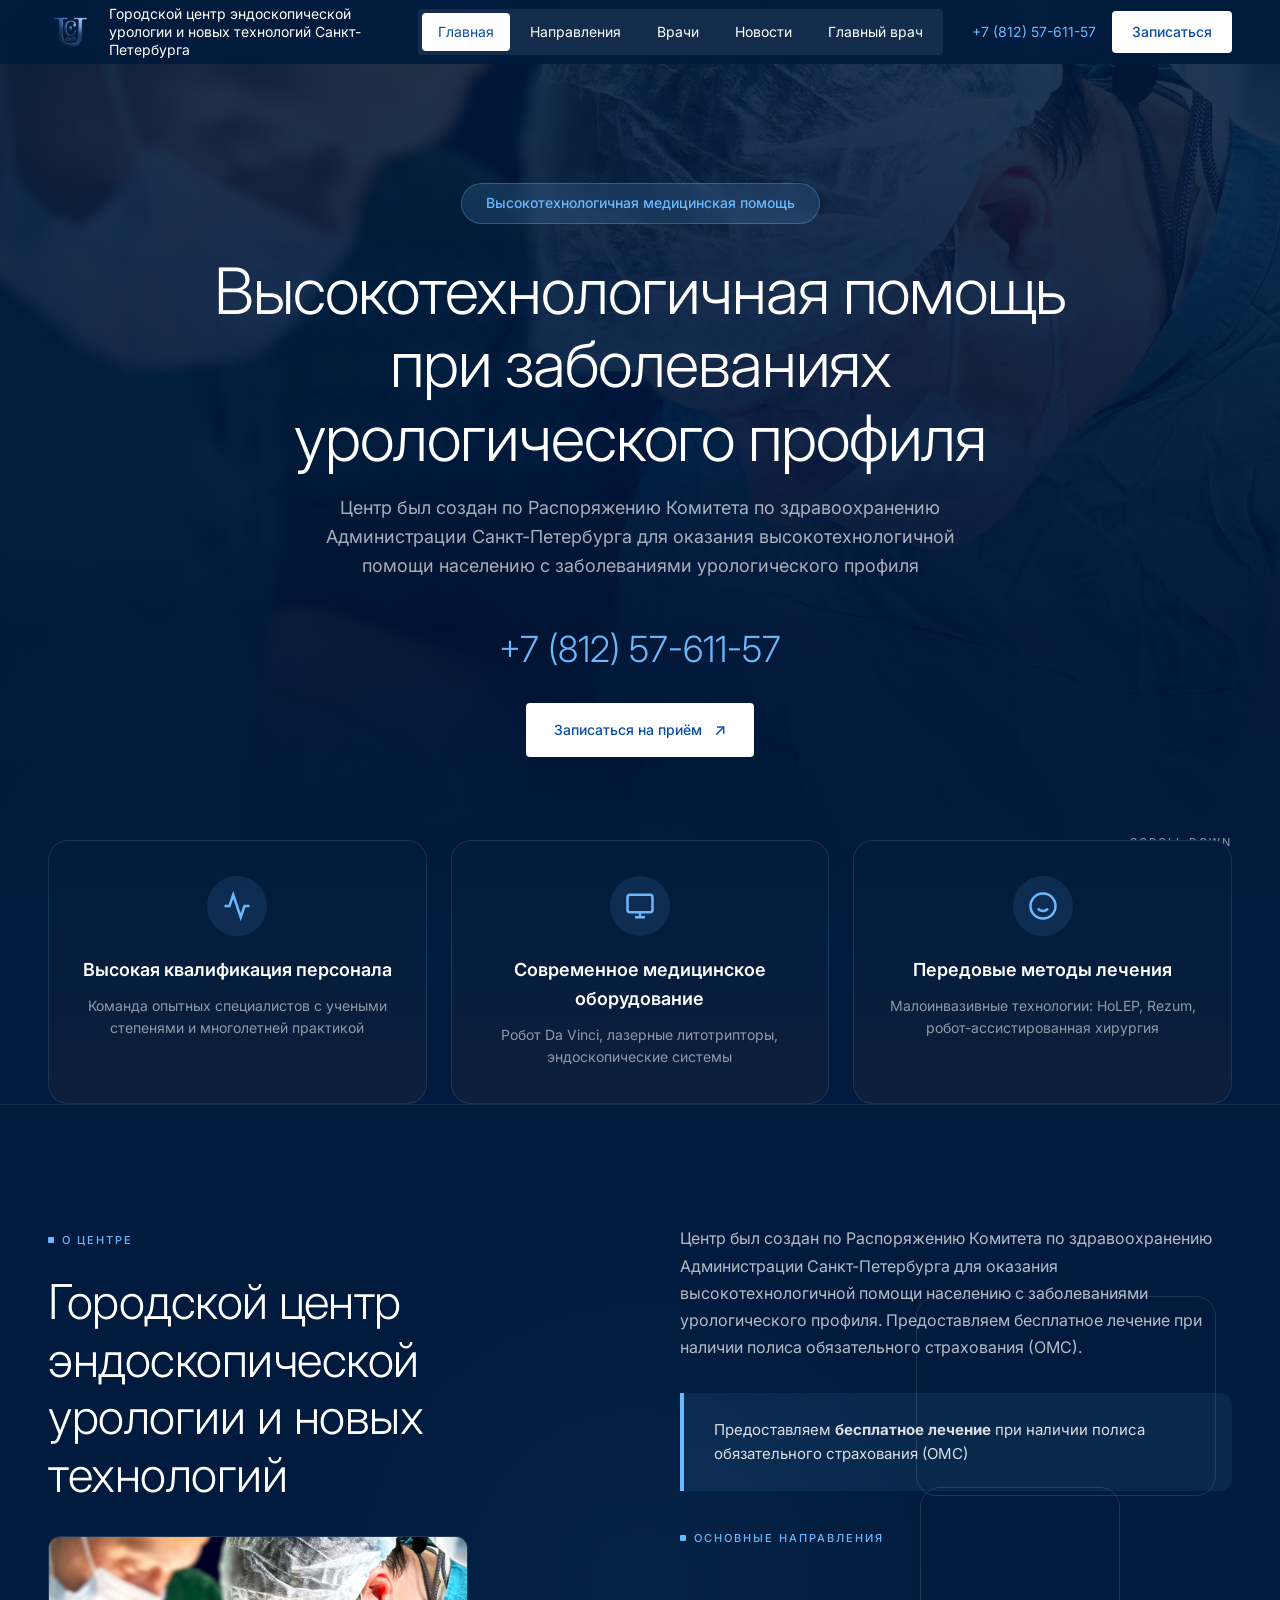
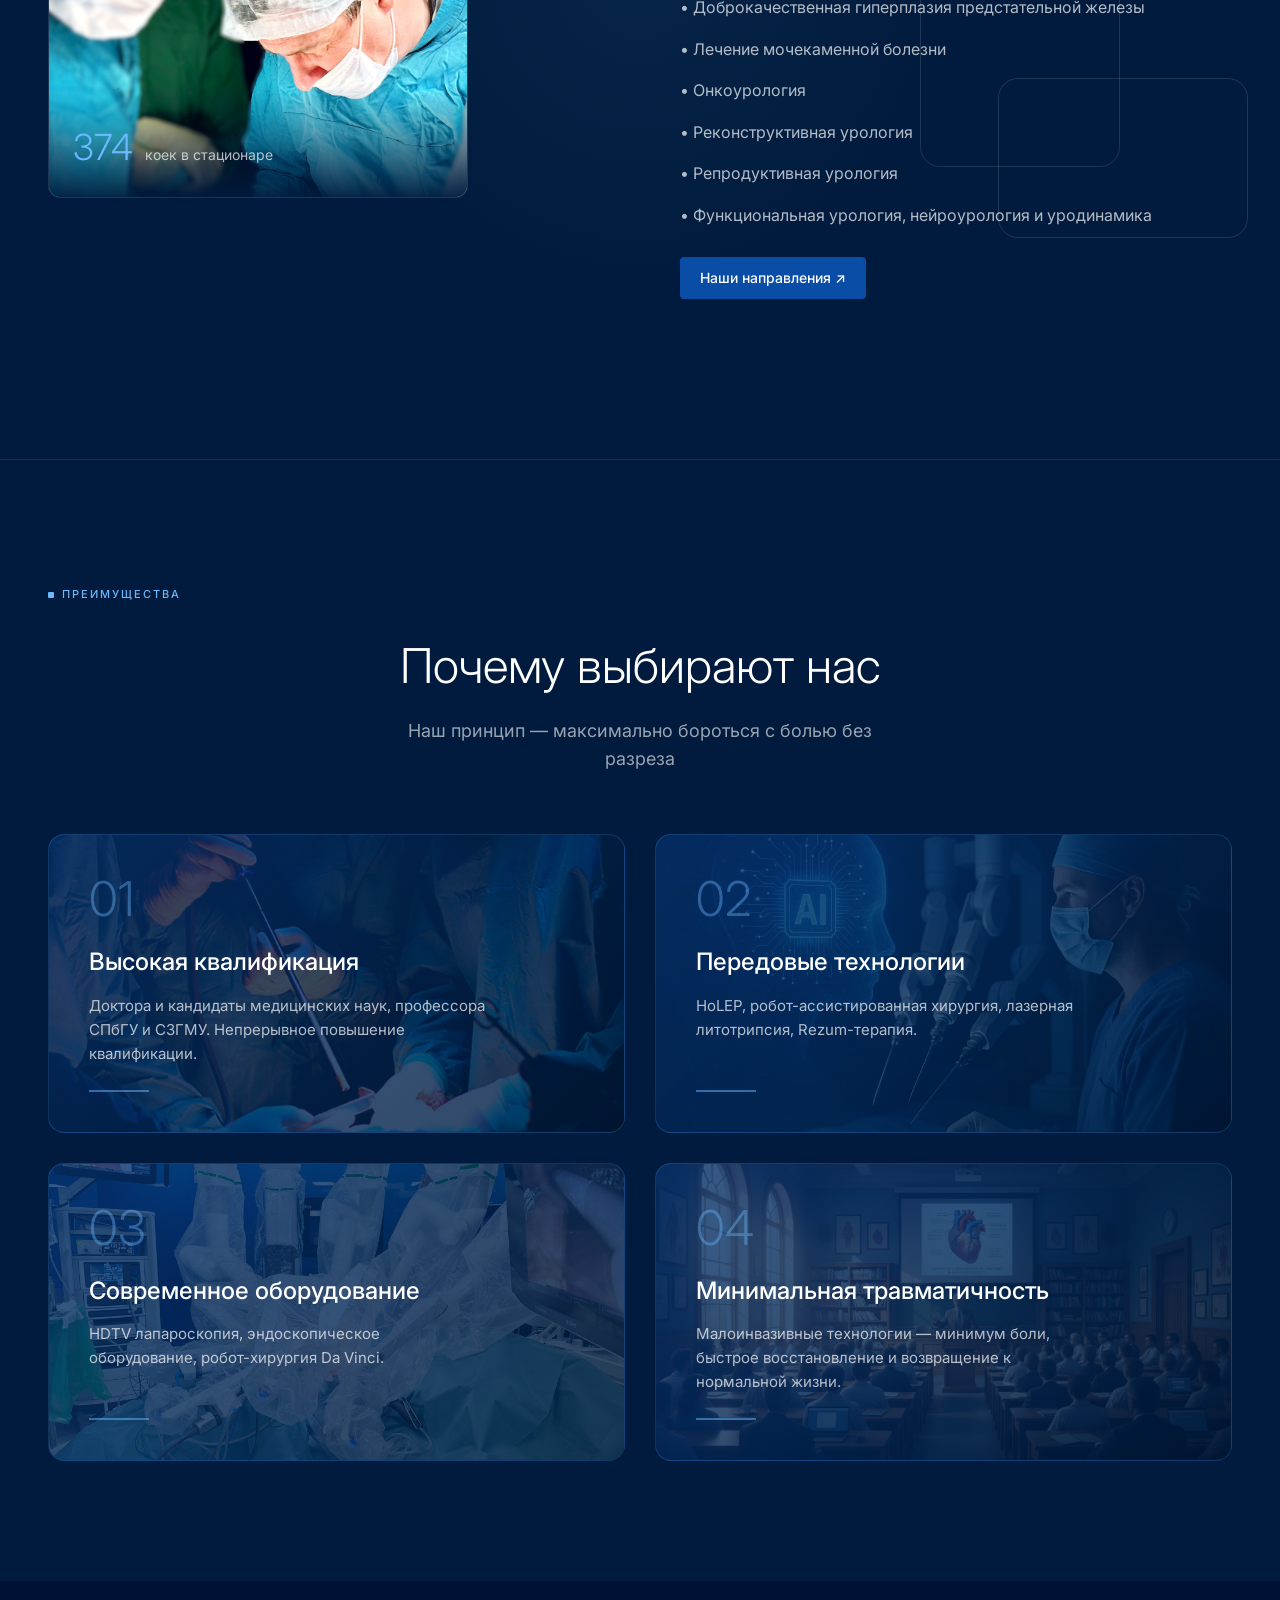
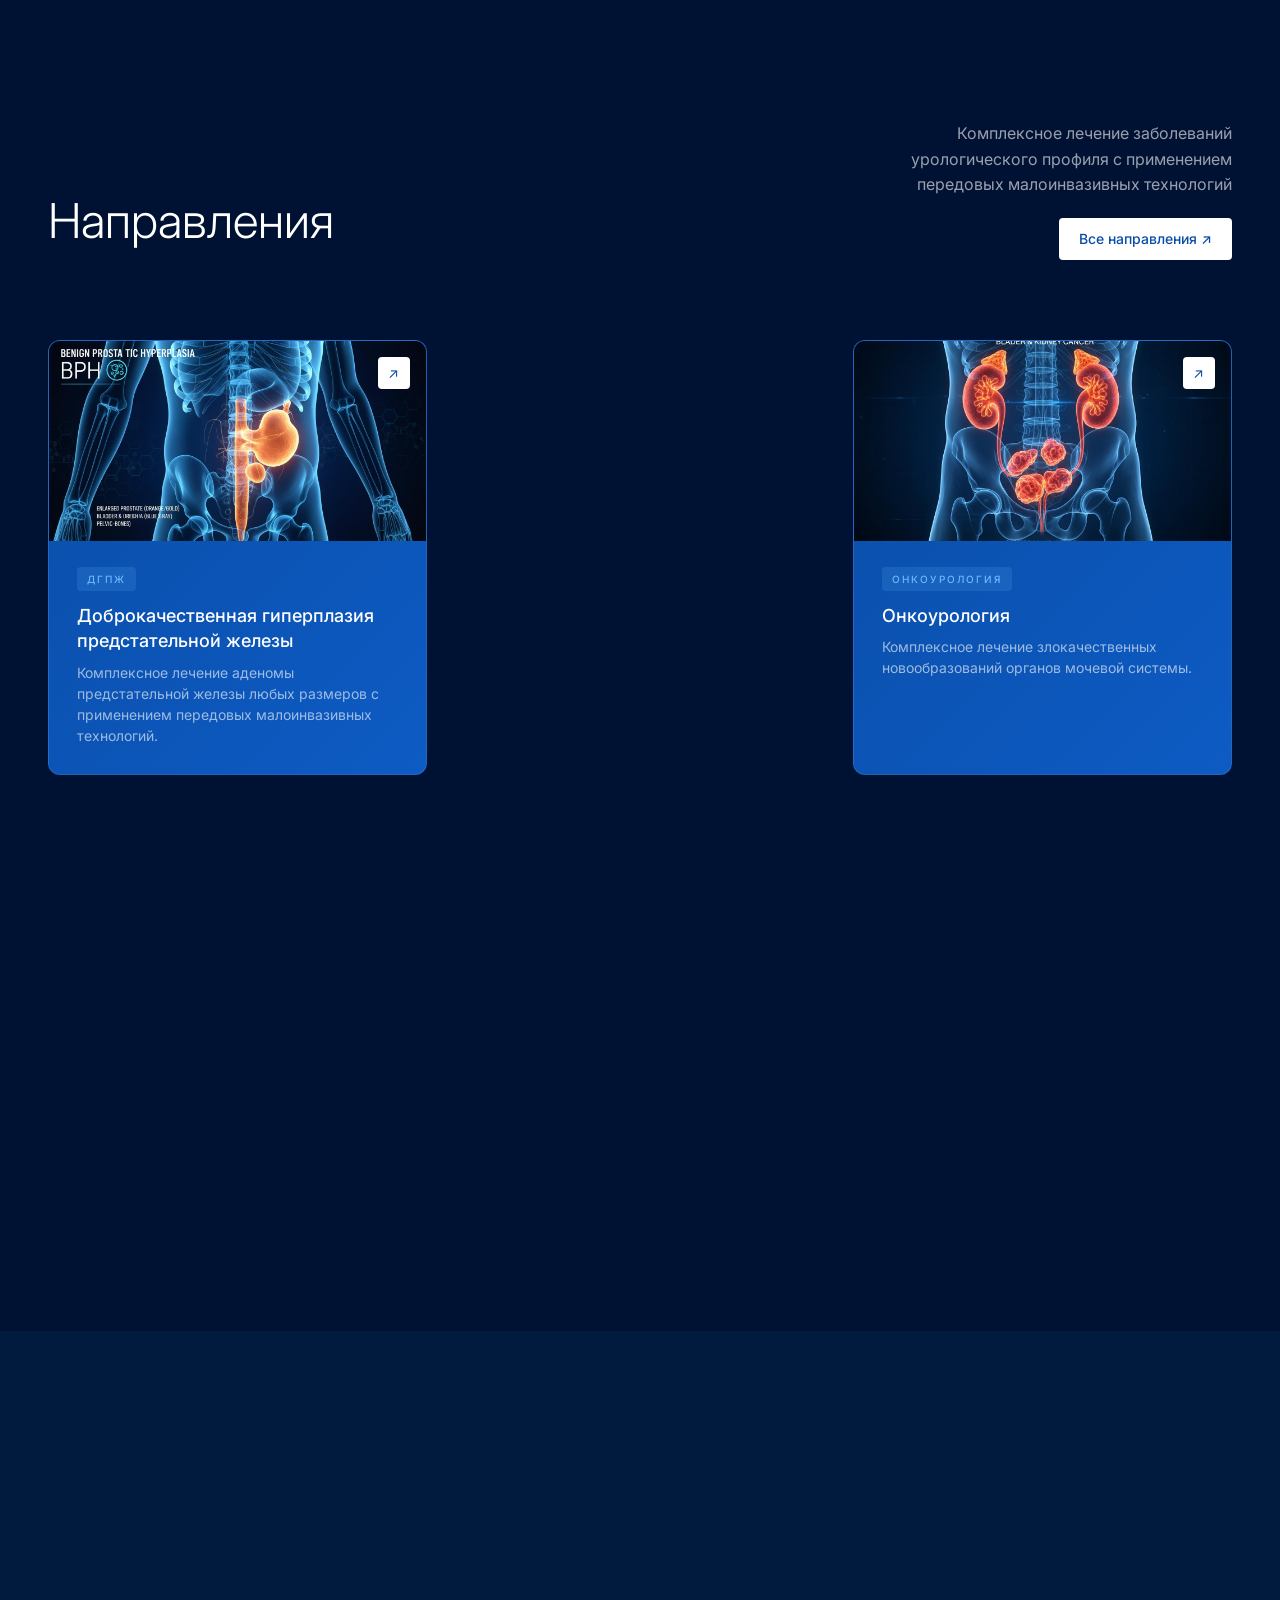
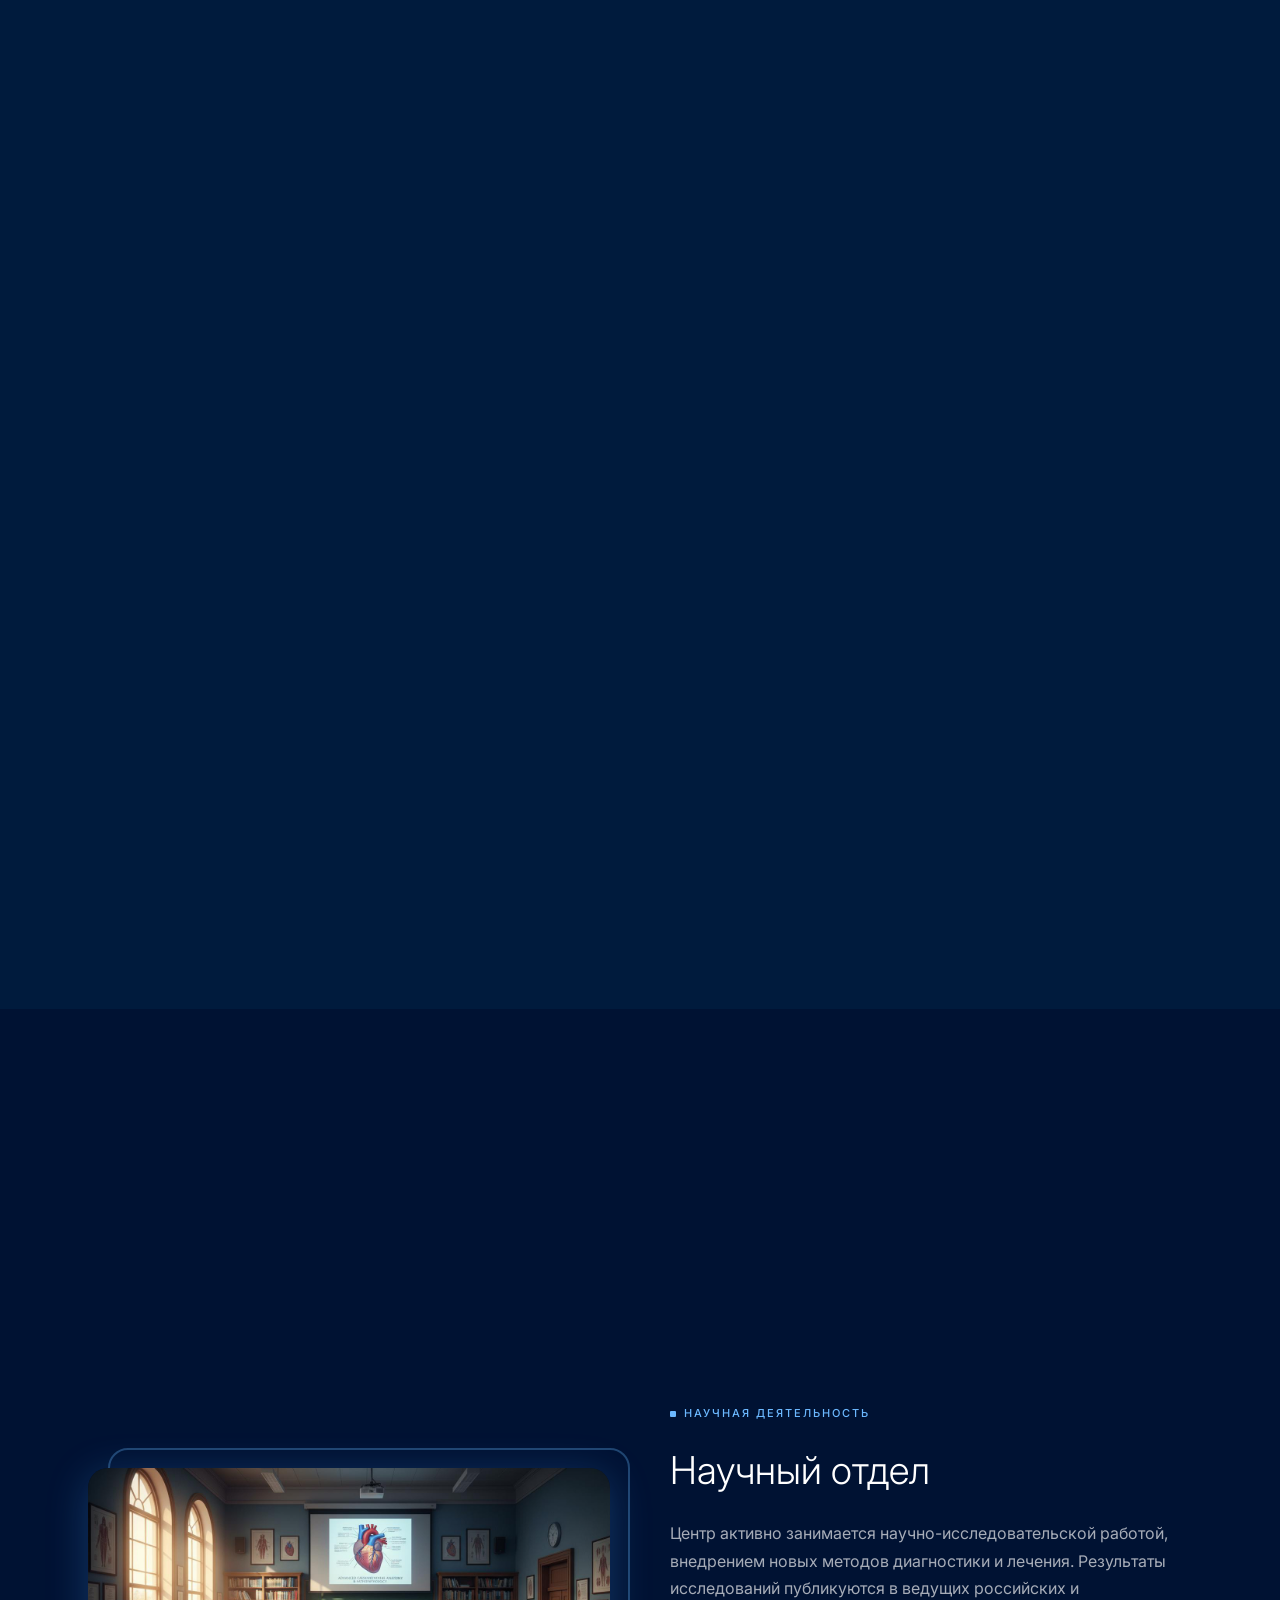
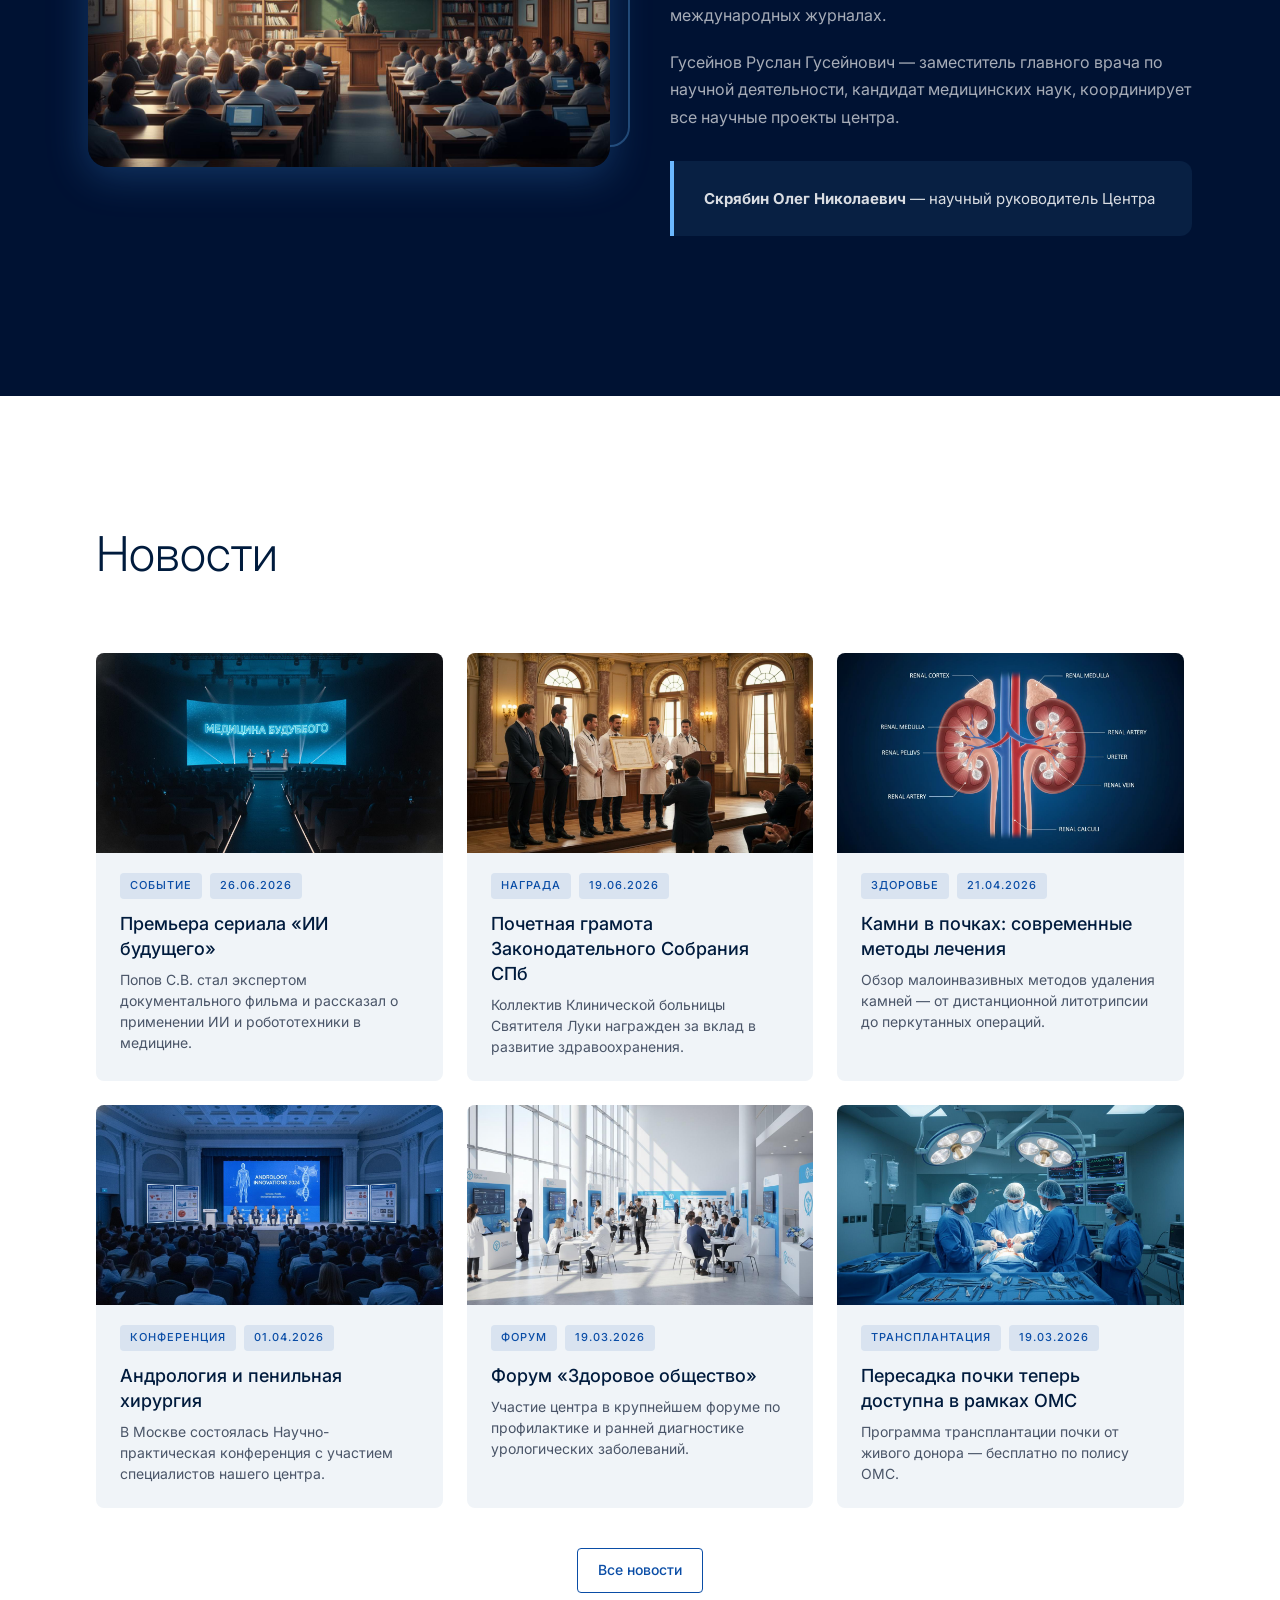
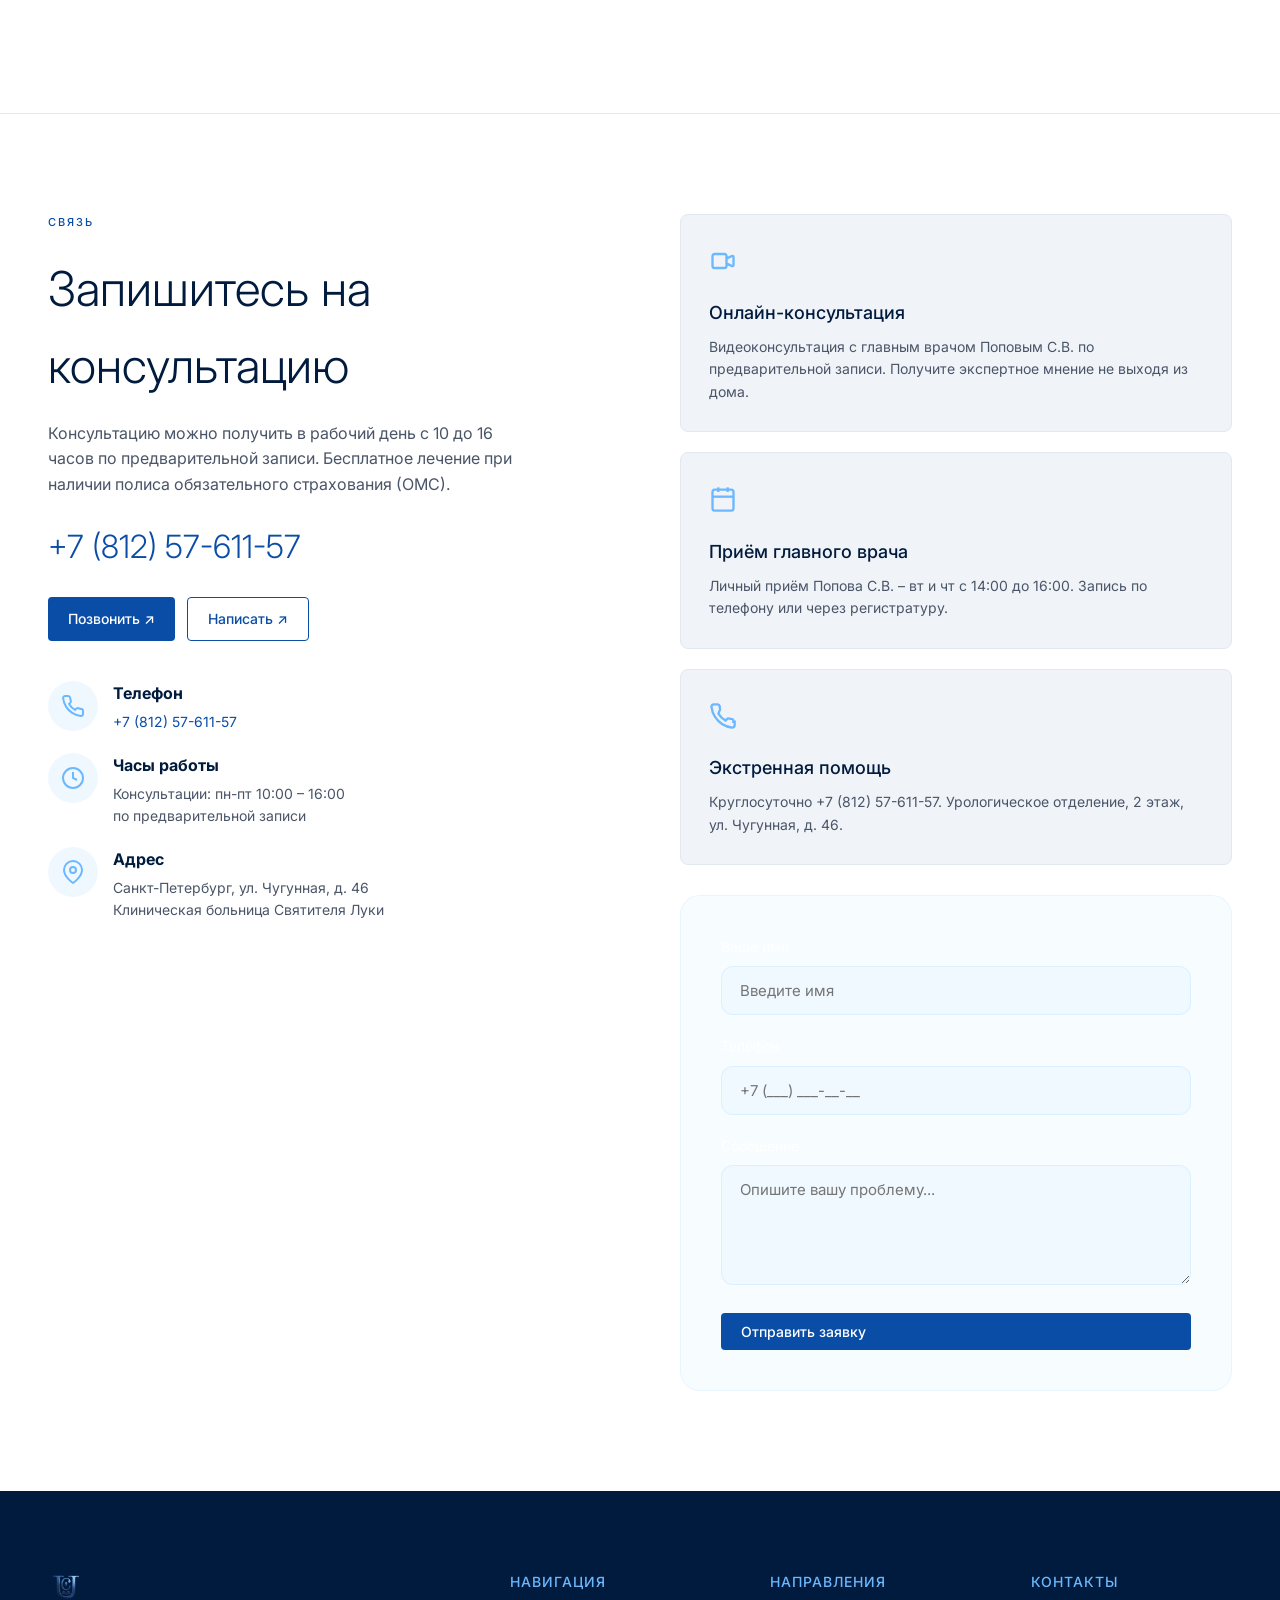
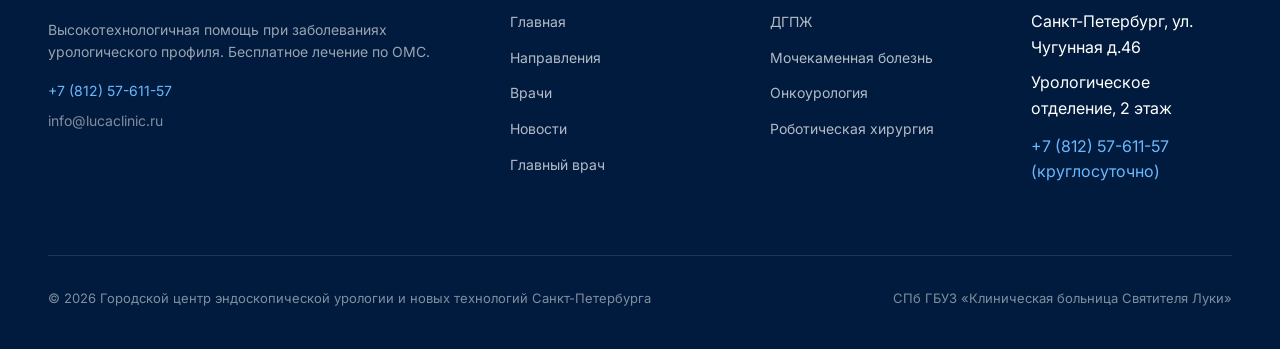
==== index.html @ 93023b6d "Add files via upload" ====
<!DOCTYPE html>
<html lang="ru">
<head>
  <meta charset="UTF-8">
  <meta name="viewport" content="width=device-width, initial-scale=1.0">
  <title>Городской центр эндоскопической урологии и новых технологий Санкт-Петербурга</title>
  <link rel="preconnect" href="https://fonts.googleapis.com">
  <link rel="preconnect" href="https://fonts.gstatic.com" crossorigin>
  <link href="https://fonts.googleapis.com/css2?family=Inter:wght@300;400;500;600;700&display=swap" rel="stylesheet">
  <link rel="stylesheet" href="style.css?v=2">
  <link rel="icon" href="images/logo.png" type="image/png">
</head>
<body>

  <!-- ============================================
       HEADER
       ============================================ -->
  <header class="header">
    <div class="header-left">
      <a href="index.html"><img src="images/logo.png" alt="Логотип" class="header-logo"></a>
      <span class="header-brand"><a href="index.html">Городской центр эндоскопической урологии и новых технологий Санкт-Петербурга</a></span>
    </div>
    <nav class="header-nav">
      <a href="index.html" class="nav-link active">Главная</a>
      <a href="directions.html" class="nav-link">Направления</a>
      <a href="doctors.html" class="nav-link">Врачи</a>
      <a href="news.html" class="nav-link">Новости</a>
      <a href="chief.html" class="nav-link">Главный врач</a>
    </nav>
    <div class="header-right">
      <a href="tel:+78125761157" class="header-phone">+7 (812) 57-611-57</a>
      <a href="tel:+78125761157" class="btn btn-white">Записаться</a>
      <button class="menu-toggle" aria-label="Menu">
        <span></span><span></span><span></span>
      </button>
    </div>
  </header>

  <!-- ============================================
       HERO (с фоновым фото из второго сайта)
       ============================================ -->
  <section class="hero">
    <div class="hero-bg">
      <img src="images/hero-surgery.jpg" alt="Операционная">
    </div>
    <div class="hero-overlay"></div>
    <div class="hero-content">
      <div class="hero-badge">Высокотехнологичная медицинская помощь</div>
      <h1 class="hero-title">Высокотехнологичная помощь<br>при заболеваниях<br>урологического профиля</h1>
      <p class="hero-subtitle">Центр был создан по Распоряжению Комитета по здравоохранению Администрации Санкт-Петербурга для оказания высокотехнологичной помощи населению с заболеваниями урологического профиля</p>
      <div class="hero-phone">+7 (812) 57-611-57</div>
      <a href="tel:+78125761157" class="hero-cta">Записаться на приём <span style="font-size:16px;">&#8599;</span></a>
    </div>
    <div class="hero-scroll">SCROLL DOWN</div>
  </section>

  <!-- ============================================
       FEATURES BAR (из второго сайта)
       ============================================ -->
  <div class="features-bar">
    <div class="features-grid">
      <div class="feature-card reveal">
        <div class="feature-icon">
          <svg width="30" height="30" viewBox="0 0 24 24" fill="none" stroke="#6BB8FF" stroke-width="2">
            <path d="M22 12h-4l-3 9L9 3l-3 9H2"/>
          </svg>
        </div>
        <h3>Высокая квалификация персонала</h3>
        <p>Команда опытных специалистов с учеными степенями и многолетней практикой</p>
      </div>
      <div class="feature-card reveal">
        <div class="feature-icon">
          <svg width="30" height="30" viewBox="0 0 24 24" fill="none" stroke="#6BB8FF" stroke-width="2">
            <rect x="2" y="3" width="20" height="14" rx="2" ry="2"/>
            <line x1="8" y1="21" x2="16" y2="21"/>
            <line x1="12" y1="17" x2="12" y2="21"/>
          </svg>
        </div>
        <h3>Современное медицинское оборудование</h3>
        <p>Робот Da Vinci, лазерные литотрипторы, эндоскопические системы</p>
      </div>
      <div class="feature-card reveal">
        <div class="feature-icon">
          <svg width="30" height="30" viewBox="0 0 24 24" fill="none" stroke="#6BB8FF" stroke-width="2">
            <circle cx="12" cy="12" r="10"/>
            <path d="M8 14s1.5 2 4 2 4-2 4-2"/>
            <line x1="9" y1="9" x2="9.01" y2="9"/>
            <line x1="15" y1="9" x2="15.01" y2="9"/>
          </svg>
        </div>
        <h3>Передовые методы лечения</h3>
        <p>Малоинвазивные технологии: HoLEP, Rezum, робот-ассистированная хирургия</p>
      </div>
    </div>
  </div>

  <!-- ============================================
       FOUNDATION / ABOUT
       ============================================ -->
  <section class="foundation">
    <div class="outlines">
      <div class="outline outline-1"></div>
      <div class="outline outline-2"></div>
      <div class="outline outline-3"></div>
    </div>
    <div class="section-bg-glow"></div>
    <div class="foundation-grid">
      <div>
        <div class="section-label reveal">О ЦЕНТРЕ</div>
        <h2 class="foundation-heading reveal">Городской центр эндоскопической урологии и новых технологий</h2>
        <div class="foundation-image-wrap reveal">
          <img src="images/hero-surgery.jpg" alt="Операционная" class="foundation-image">
          <div class="foundation-image-overlay">
            <span class="foundation-image-stat">374</span>
            <span class="foundation-image-label">коек в стационаре</span>
          </div>
        </div>
      </div>
      <div>
        <p class="foundation-text reveal">
          Центр был создан по Распоряжению Комитета по здравоохранению Администрации Санкт-Петербурга
          для оказания высокотехнологичной помощи населению с заболеваниями урологического профиля.
          Предоставляем бесплатное лечение при наличии полиса обязательного страхования (ОМС).
        </p>
        <div class="about-info-box reveal">
          <p>Предоставляем <strong>бесплатное лечение</strong> при наличии полиса обязательного страхования (ОМС)</p>
        </div>
        <div class="reveal" style="margin-top:32px;">
          <span class="section-label">ОСНОВНЫЕ НАПРАВЛЕНИЯ</span>
          <ul style="list-style:none;margin-top:16px;">
            <li style="padding:8px 0;color:rgba(255,255,255,0.7);">&#8226; Доброкачественная гиперплазия предстательной железы</li>
            <li style="padding:8px 0;color:rgba(255,255,255,0.7);">&#8226; Лечение мочекаменной болезни</li>
            <li style="padding:8px 0;color:rgba(255,255,255,0.7);">&#8226; Онкоурология</li>
            <li style="padding:8px 0;color:rgba(255,255,255,0.7);">&#8226; Реконструктивная урология</li>
            <li style="padding:8px 0;color:rgba(255,255,255,0.7);">&#8226; Репродуктивная урология</li>
            <li style="padding:8px 0;color:rgba(255,255,255,0.7);">&#8226; Функциональная урология, нейроурология и уродинамика</li>
          </ul>
          <a href="directions.html" class="btn btn-blue" style="margin-top:20px;">Наши направления &#8599;</a>
        </div>
      </div>
    </div>
  </section>

  <!-- ============================================
       ADVANTAGES / WHY CHOOSE US
       ============================================ -->
  <section class="advantages">
    <div class="advantages-container">
      <div class="section-label reveal" style="justify-content:center;">ПРЕИМУЩЕСТВА</div>
      <h2 class="advantages-heading reveal">Почему выбирают нас</h2>
      <p class="advantages-desc reveal">Наш принцип — максимально бороться с болью без разреза</p>
      <div class="advantages-grid">
        <div class="advantage-card reveal">
          <div class="advantage-card-bg" style="background-image:url('images/surgery.jpg')"></div>
          <div class="advantage-card-content">
            <div class="advantage-card-number">01</div>
            <h3 class="advantage-card-title">Высокая квалификация</h3>
            <p class="advantage-card-text">Доктора и кандидаты медицинских наук, профессора СПбГУ и СЗГМУ. Непрерывное повышение квалификации.</p>
            <div class="advantage-card-line"></div>
          </div>
        </div>
        <div class="advantage-card reveal">
          <div class="advantage-card-bg" style="background-image:url('images/robot-surgery.jpg')"></div>
          <div class="advantage-card-content">
            <div class="advantage-card-number">02</div>
            <h3 class="advantage-card-title">Передовые технологии</h3>
            <p class="advantage-card-text">HoLEP, робот-ассистированная хирургия, лазерная литотрипсия, Rezum-терапия.</p>
            <div class="advantage-card-line"></div>
          </div>
        </div>
        <div class="advantage-card reveal">
          <div class="advantage-card-bg" style="background-image:url('images/robot-da-vinci.jpg')"></div>
          <div class="advantage-card-content">
            <div class="advantage-card-number">03</div>
            <h3 class="advantage-card-title">Современное оборудование</h3>
            <p class="advantage-card-text">HDTV лапароскопия, эндоскопическое оборудование, робот-хирургия Da Vinci.</p>
            <div class="advantage-card-line"></div>
          </div>
        </div>
        <div class="advantage-card reveal">
          <div class="advantage-card-bg" style="background-image:url('images/scientific.jpg')"></div>
          <div class="advantage-card-content">
            <div class="advantage-card-number">04</div>
            <h3 class="advantage-card-title">Минимальная травматичность</h3>
            <p class="advantage-card-text">Малоинвазивные технологии — минимум боли, быстрое восстановление и возвращение к нормальной жизни.</p>
            <div class="advantage-card-line"></div>
          </div>
        </div>
      </div>
    </div>
  </section>

  <!-- ============================================
       DIRECTIONS
       ============================================ -->
  <section class="directions-home">
    <div class="directions-header">
      <h2 class="reveal">Направления</h2>
      <div style="text-align:right">
        <p class="reveal">Комплексное лечение заболеваний урологического профиля с применением передовых малоинвазивных технологий</p>
        <a href="directions.html" class="btn btn-white reveal" style="margin-top:20px;">Все направления &#8599;</a>
      </div>
    </div>
    <div class="directions-grid">
      <div class="direction-card reveal">
        <div class="direction-card-arrow">&#8599;</div>
        <img src="images/dir-dgpzh.jpg" alt="ДГПЖ" class="direction-card-img">
        <div class="direction-card-content">
          <span class="direction-card-label">ДГПЖ</span>
          <h3 class="direction-card-title">Доброкачественная гиперплазия предстательной железы</h3>
          <p class="direction-card-desc">Комплексное лечение аденомы предстательной железы любых размеров с применением передовых малоинвазивных технологий.</p>
        </div>
      </div>
      <div class="direction-card reveal">
        <div class="direction-card-arrow">&#8599;</div>
        <img src="images/dir-urolithiasis.jpg" alt="Мочекаменная болезнь" class="direction-card-img">
        <div class="direction-card-content">
          <span class="direction-card-label">МОЧЕКАМЕННАЯ БОЛЕЗНЬ</span>
          <h3 class="direction-card-title">Лечение мочекаменной болезни</h3>
          <p class="direction-card-desc">Современные методы диагностики и лечения мочекаменной болезни любой сложности.</p>
        </div>
      </div>
      <div class="direction-card reveal">
        <div class="direction-card-arrow">&#8599;</div>
        <img src="images/dir-oncology.jpg" alt="Онкоурология" class="direction-card-img">
        <div class="direction-card-content">
          <span class="direction-card-label">ОНКОУРОЛОГИЯ</span>
          <h3 class="direction-card-title">Онкоурология</h3>
          <p class="direction-card-desc">Комплексное лечение злокачественных новообразований органов мочевой системы.</p>
        </div>
      </div>
      <div class="direction-card reveal">
        <div class="direction-card-arrow">&#8599;</div>
        <img src="images/dir-reconstructive.jpg" alt="Реконструктивная" class="direction-card-img">
        <div class="direction-card-content">
          <span class="direction-card-label">РЕКОНСТРУКТИВНАЯ</span>
          <h3 class="direction-card-title">Реконструктивная урология</h3>
          <p class="direction-card-desc">Восстановительные операции на мочевыводящих путях, лечение стриктур, недержания, врожденных аномалий.</p>
        </div>
      </div>
      <div class="direction-card reveal">
        <div class="direction-card-arrow">&#8599;</div>
        <img src="images/dir-reproductive.jpg" alt="Репродуктивная" class="direction-card-img">
        <div class="direction-card-content">
          <span class="direction-card-label">РЕПРОДУКТИВНАЯ</span>
          <h3 class="direction-card-title">Репродуктивная урология</h3>
          <p class="direction-card-desc">Лечение заболеваний, влияющих на мужское репродуктивное здоровье и качество половой жизни.</p>
        </div>
      </div>
      <div class="direction-card reveal">
        <div class="direction-card-arrow">&#8599;</div>
        <img src="images/dir-functional.jpg" alt="Функциональная" class="direction-card-img">
        <div class="direction-card-content">
          <span class="direction-card-label">ФУНКЦИОНАЛЬНАЯ</span>
          <h3 class="direction-card-title">Функциональная урология, нейроурология и уродинамика</h3>
          <p class="direction-card-desc">Диагностика и лечение функциональных нарушений мочевыделительной системы.</p>
        </div>
      </div>
    </div>
  </section>

  <!-- ============================================
       TECH SHOWCASE (робот да Винчи)
       ============================================ -->
  <section class="section" style="background:var(--bg-dark); padding:100px 48px;">
    <div class="container" style="position:relative;z-index:1">
      <div class="tech-showcase reveal">
        <div class="tech-showcase-grid">
          <div class="tech-showcase-content">
            <span class="section-label">Роботизированная хирургия</span>
            <h2>Центр роботической хирургии</h2>
            <p>Робот-ассистированная хирургия открывает новые возможности в лечении сложных урологических заболеваний. Хирургический робот da Vinci обеспечивает высочайшую точность движений, 3D-визуализацию и минимальную травматичность.</p>
            <div style="margin-top: 20px;">
              <span class="tech-tag">Радикальная простатэктомия</span>
              <span class="tech-tag">Кистэктомия</span>
              <span class="tech-tag">Паренхимосохраняющие операции</span>
              <span class="tech-tag">Лимфаденэктомия</span>
              <span class="tech-tag">Реконструкция мочеточника</span>
            </div>
            <br>
            <a href="directions.html" class="btn btn-outline">Узнать больше</a>
          </div>
          <div class="tech-showcase-img">
            <img src="images/grok-image-22.png" alt="Хирургический робот da Vinci">
          </div>
        </div>
      </div>
    </div>
  </section>

  <!-- ============================================
       PRINCIPLE VIDEO
       ============================================ -->
  <section class="section" style="background:var(--bg-dark); padding-top:0;">
    <div class="container">
      <div class="video-section reveal">
        <video autoplay muted loop playsinline>
          <source src="images/surgery-video.mp4" type="video/mp4">
        </video>
        <div class="video-overlay">
          <h2>Наш принцип — максимально бороться с болью без разреза</h2>
        </div>
      </div>
    </div>
  </section>

  <!-- ============================================
       STATS
       ============================================ -->
  <section class="stats-section">
    <div class="container">
      <div class="stats-grid">
        <div class="stat-item reveal">
          <div class="stat-number">15+</div>
          <div class="stat-label">лет работы центра</div>
        </div>
        <div class="stat-item reveal">
          <div class="stat-number">30+</div>
          <div class="stat-label">врачей-специалистов</div>
        </div>
        <div class="stat-item reveal">
          <div class="stat-number">1000+</div>
          <div class="stat-label">операций ежегодно</div>
        </div>
        <div class="stat-item reveal">
          <div class="stat-number">6</div>
          <div class="stat-label">основных направлений</div>
        </div>
      </div>
    </div>
  </section>

  <!-- ============================================
       SCIENTIFIC DEPARTMENT
       ============================================ -->
  <section class="section" style="background:var(--bg-darker); padding-bottom:160px;">
    <div class="section-bg-glow"></div>
    <div class="container" style="position:relative;z-index:1">
      <div class="about-grid">
        <div class="about-image reveal">
          <img src="images/scientific.jpg" alt="Научная деятельность">
        </div>
        <div class="about-content reveal">
          <span class="section-label">Научная деятельность</span>
          <h2>Научный отдел</h2>
          <p>Центр активно занимается научно-исследовательской работой, внедрением новых методов диагностики и лечения. Результаты исследований публикуются в ведущих российских и международных журналах.</p>
          <p>Гусейнов Руслан Гусейнович — заместитель главного врача по научной деятельности, кандидат медицинских наук, координирует все научные проекты центра.</p>
          <div class="about-info-box">
            <p><strong>Скрябин Олег Николаевич</strong> — научный руководитель Центра</p>
          </div>
        </div>
      </div>
    </div>
  </section>

  <!-- ============================================
       NEWSROOM
       ============================================ -->
  <section class="newsroom">
    <div class="container">
      <h2 class="reveal">Новости</h2>
      <div class="news-grid">
        <div class="news-card reveal">
          <img src="images/news-1.jpg" alt="" class="news-card-img">
          <div class="news-card-content">
            <div class="news-card-tags">
              <span class="news-tag">СОБЫТИЕ</span>
              <span class="news-tag">26.06.2026</span>
            </div>
            <h3 class="news-card-title">Премьера сериала «ИИ будущего»</h3>
            <p class="news-card-desc">Попов С.В. стал экспертом документального фильма и рассказал о применении ИИ и робототехники в медицине.</p>
          </div>
        </div>
        <div class="news-card reveal">
          <img src="images/news-2.jpg" alt="" class="news-card-img">
          <div class="news-card-content">
            <div class="news-card-tags">
              <span class="news-tag">НАГРАДА</span>
              <span class="news-tag">19.06.2026</span>
            </div>
            <h3 class="news-card-title">Почетная грамота Законодательного Собрания СПб</h3>
            <p class="news-card-desc">Коллектив Клинической больницы Святителя Луки награжден за вклад в развитие здравоохранения.</p>
          </div>
        </div>
        <div class="news-card reveal">
          <img src="images/news-3.jpg" alt="" class="news-card-img">
          <div class="news-card-content">
            <div class="news-card-tags">
              <span class="news-tag">ЗДОРОВЬЕ</span>
              <span class="news-tag">21.04.2026</span>
            </div>
            <h3 class="news-card-title">Камни в почках: современные методы лечения</h3>
            <p class="news-card-desc">Обзор малоинвазивных методов удаления камней — от дистанционной литотрипсии до перкутанных операций.</p>
          </div>
        </div>
        <div class="news-card reveal">
          <img src="images/news-4.jpg" alt="" class="news-card-img">
          <div class="news-card-content">
            <div class="news-card-tags">
              <span class="news-tag">КОНФЕРЕНЦИЯ</span>
              <span class="news-tag">01.04.2026</span>
            </div>
            <h3 class="news-card-title">Андрология и пенильная хирургия</h3>
            <p class="news-card-desc">В Москве состоялась Научно-практическая конференция с участием специалистов нашего центра.</p>
          </div>
        </div>
        <div class="news-card reveal">
          <img src="images/news-5.jpg" alt="" class="news-card-img">
          <div class="news-card-content">
            <div class="news-card-tags">
              <span class="news-tag">ФОРУМ</span>
              <span class="news-tag">19.03.2026</span>
            </div>
            <h3 class="news-card-title">Форум «Здоровое общество»</h3>
            <p class="news-card-desc">Участие центра в крупнейшем форуме по профилактике и ранней диагностике урологических заболеваний.</p>
          </div>
        </div>
        <div class="news-card reveal">
          <img src="images/news-6.jpg" alt="" class="news-card-img">
          <div class="news-card-content">
            <div class="news-card-tags">
              <span class="news-tag">ТРАНСПЛАНТАЦИЯ</span>
              <span class="news-tag">19.03.2026</span>
            </div>
            <h3 class="news-card-title">Пересадка почки теперь доступна в рамках ОМС</h3>
            <p class="news-card-desc">Программа трансплантации почки от живого донора — бесплатно по полису ОМС.</p>
          </div>
        </div>
      </div>
      <div style="text-align:center; margin-top: 40px;">
        <a href="news.html" class="btn btn-outline-blue">Все новости</a>
      </div>
    </div>
  </section>

  <!-- ============================================
       CTA / CONTACT (объединённый)
       ============================================ -->
  <section class="cta-section">
    <div class="cta-inner">
      <div class="cta-top">
        <div class="cta-left">
          <div class="cta-label">СВЯЗЬ</div>
          <h2 class="cta-heading">Запишитесь на консультацию</h2>
          <p class="cta-subtext">Консультацию можно получить в рабочий день с 10 до 16 часов по предварительной записи. Бесплатное лечение при наличии полиса обязательного страхования (ОМС).</p>
          <a href="tel:+78125761157" class="cta-phone">+7 (812) 57-611-57</a>
          <div style="margin-top:20px;display:flex;gap:12px;flex-wrap:wrap;">
            <a href="tel:+78125761157" class="btn btn-blue">Позвонить &#8599;</a>
            <a href="mailto:info@lucaclinic.ru" class="btn btn-outline-blue">Написать &#8599;</a>
          </div>
          <!-- Contact items from second site -->
          <div style="margin-top:40px; display:flex; flex-direction:column; gap:20px;">
            <div class="contact-item" style="margin-bottom:0;">
              <div class="contact-item-icon">
                <svg width="24" height="24" viewBox="0 0 24 24" fill="none" stroke="#6BB8FF" stroke-width="2">
                  <path d="M22 16.92v3a2 2 0 0 1-2.18 2 19.79 19.79 0 0 1-8.63-3.07 19.5 19.5 0 0 1-6-6 19.79 19.79 0 0 1-3.07-8.67A2 2 0 0 1 4.11 2h3a2 2 0 0 1 2 1.72 12.84 12.84 0 0 0 .7 2.81 2 2 0 0 1-.45 2.11L8.09 9.91a16 16 0 0 0 6 6l1.27-1.27a2 2 0 0 1 2.11-.45 12.84 12.84 0 0 0 2.81.7A2 2 0 0 1 22 16.92z"/>
                </svg>
              </div>
              <div>
                <h4 style="color:var(--text-dark);font-size:16px;margin-bottom:4px;">Телефон</h4>
                <p style="color:#4A5568;font-size:14px;"><a href="tel:+78125761157" style="color:var(--bg-blue);">+7 (812) 57-611-57</a></p>
              </div>
            </div>
            <div class="contact-item" style="margin-bottom:0;">
              <div class="contact-item-icon">
                <svg width="24" height="24" viewBox="0 0 24 24" fill="none" stroke="#6BB8FF" stroke-width="2">
                  <circle cx="12" cy="12" r="10"/>
                  <path d="M12 6v6l4 2"/>
                </svg>
              </div>
              <div>
                <h4 style="color:var(--text-dark);font-size:16px;margin-bottom:4px;">Часы работы</h4>
                <p style="color:#4A5568;font-size:14px;">Консультации: пн-пт 10:00 &#8211; 16:00<br>по предварительной записи</p>
              </div>
            </div>
            <div class="contact-item" style="margin-bottom:0;">
              <div class="contact-item-icon">
                <svg width="24" height="24" viewBox="0 0 24 24" fill="none" stroke="#6BB8FF" stroke-width="2">
                  <path d="M21 10c0 7-9 13-9 13s-9-6-9-13a9 9 0 0 1 18 0z"/>
                  <circle cx="12" cy="10" r="3"/>
                </svg>
              </div>
              <div>
                <h4 style="color:var(--text-dark);font-size:16px;margin-bottom:4px;">Адрес</h4>
                <p style="color:#4A5568;font-size:14px;">Санкт-Петербург, ул. Чугунная, д. 46<br>Клиническая больница Святителя Луки</p>
              </div>
            </div>
          </div>
        </div>
        <div class="cta-right">
          <div class="cta-info-card reveal">
            <div class="cta-info-icon">
              <svg width="28" height="28" viewBox="0 0 24 24" fill="none" stroke="#6BB8FF" stroke-width="2"><path d="M15 10l4.553-2.276A1 1 0 0121 8.618v6.764a1 1 0 01-1.447.894L15 14M5 18h8a2 2 0 002-2V8a2 2 0 00-2-2H5a2 2 0 00-2 2v8a2 2 0 002 2z"/></svg>
            </div>
            <h4>Онлайн-консультация</h4>
            <p>Видеоконсультация с главным врачом Поповым С.В. по предварительной записи. Получите экспертное мнение не выходя из дома.</p>
          </div>
          <div class="cta-info-card reveal">
            <div class="cta-info-icon">
              <svg width="28" height="28" viewBox="0 0 24 24" fill="none" stroke="#6BB8FF" stroke-width="2"><rect x="3" y="4" width="18" height="18" rx="2" ry="2"/><line x1="16" y1="2" x2="16" y2="6"/><line x1="8" y1="2" x2="8" y2="6"/><line x1="3" y1="10" x2="21" y2="10"/></svg>
            </div>
            <h4>Приём главного врача</h4>
            <p>Личный приём Попова С.В. &#8211; вт и чт с 14:00 до 16:00. Запись по телефону или через регистратуру.</p>
          </div>
          <div class="cta-info-card reveal">
            <div class="cta-info-icon">
              <svg width="28" height="28" viewBox="0 0 24 24" fill="none" stroke="#6BB8FF" stroke-width="2"><path d="M22 16.92v3a2 2 0 0 1-2.18 2 19.79 19.79 0 0 1-8.63-3.07 19.5 19.5 0 0 1-6-6 19.79 19.79 0 0 1-3.07-8.67A2 2 0 0 1 4.11 2h3a2 2 0 0 1 2 1.72c.13.59.22 1.2.29 1.83a2 2 0 0 1-.45 2.11L8.09 9.91a16 16 0 0 0 6 6l1.27-1.27a2 2 0 0 1 2.11-.45c.63.07 1.24.16 1.83.29A2 2 0 0 1 21 16.92z"/></svg>
            </div>
            <h4>Экстренная помощь</h4>
            <p>Круглосуточно +7 (812) 57-611-57. Урологическое отделение, 2 этаж, ул. Чугунная, д. 46.</p>
          </div>
          <!-- Contact form from second site -->
          <div class="contact-form reveal" style="margin-top:10px;">
            <form onsubmit="handleSubmit(event)">
              <div class="form-group">
                <label>Ваше имя</label>
                <input type="text" placeholder="Введите имя" required>
              </div>
              <div class="form-group">
                <label>Телефон</label>
                <input type="tel" placeholder="+7 (___) ___-__-__" required>
              </div>
              <div class="form-group">
                <label>Сообщение</label>
                <textarea placeholder="Опишите вашу проблему..."></textarea>
              </div>
              <button type="submit" class="btn btn-blue" style="width:100%">Отправить заявку</button>
            </form>
          </div>
        </div>
      </div>
    </div>
  </section>

  <!-- ============================================
       FOOTER
       ============================================ -->
  <footer class="footer">
    <div class="footer-grid footer-grid-4">
      <div>
        <a href="index.html"><img src="images/logo.png" alt="" class="footer-logo" style="margin-bottom:16px;"></a>
        <p style="font-size:14px;color:rgba(255,255,255,0.6);margin-bottom:16px;line-height:1.6;">
          Высокотехнологичная помощь при заболеваниях урологического профиля. Бесплатное лечение по ОМС.
        </p>
        <p style="font-size:14px;color:var(--text-blue-light);">+7 (812) 57-611-57</p>
        <p style="font-size:14px;color:rgba(255,255,255,0.5);margin-top:8px;">info@lucaclinic.ru</p>
      </div>
      <div>
        <h4 class="footer-nav-title">Навигация</h4>
        <ul class="footer-nav-links">
          <li><a href="index.html">Главная</a></li>
          <li><a href="directions.html">Направления</a></li>
          <li><a href="doctors.html">Врачи</a></li>
          <li><a href="news.html">Новости</a></li>
          <li><a href="chief.html">Главный врач</a></li>
        </ul>
      </div>
      <div>
        <h4 class="footer-nav-title">Направления</h4>
        <ul class="footer-nav-links">
          <li><a href="directions.html#dgpzh">ДГПЖ</a></li>
          <li><a href="directions.html#urolithiasis">Мочекаменная болезнь</a></li>
          <li><a href="directions.html#oncology">Онкоурология</a></li>
          <li><a href="directions.html#robot">Роботическая хирургия</a></li>
        </ul>
      </div>
      <div>
        <h4 class="footer-nav-title">Контакты</h4>
        <ul class="footer-nav-links">
          <li>Санкт-Петербург, ул. Чугунная д.46</li>
          <li>Урологическое отделение, 2 этаж</li>
          <li style="margin-top:12px;color:var(--text-blue-light);">+7 (812) 57-611-57 (круглосуточно)</li>
        </ul>
      </div>
    </div>
    <div class="footer-bottom">
      <span class="footer-copyright">&copy; 2026 Городской центр эндоскопической урологии и новых технологий Санкт-Петербурга</a></span>
      <span class="footer-copyright">СПб ГБУЗ &laquo;Клиническая больница Святителя Луки&raquo;</span>
    </div>
  </footer>

  <script src="script.js?v=2"></script>
</body>
</html>
---- style.css ----
/* ============================================
   Городской центр эндоскопической урологии
   Объединённый стиль
   ============================================ */

:root {
  --bg-dark: #001B3D;
  --bg-darker: #001233;
  --bg-blue: #0A4DA6;
  --bg-card: #0D5BC4;
  --bg-light: #FFFFFF;
  --bg-news: #F0F4F8;
  --text-white: #FFFFFF;
  --text-blue-light: #6BB8FF;
  --text-dark: #001B3D;
  --border-light: rgba(255, 255, 255, 0.12);
  --gradient-blue: linear-gradient(135deg, #0A4DA6 0%, #0D5BC4 100%);
  --transition: all 0.3s ease;
  /* Дополнительные переменные из второго сайта */
  --color-sky: #4da6ff;
  --color-sky-light: #7accff;
  --color-text-muted: #8fb3d3;
  --shadow-blue: 0 0 30px rgba(77, 166, 255, 0.15);
  --shadow-glow: 0 8px 40px rgba(77, 166, 255, 0.25);
  --radius: 12px;
  --radius-lg: 20px;
}

* { margin: 0; padding: 0; box-sizing: border-box; }
html { scroll-behavior: smooth; }

body {
  font-family: 'Inter', -apple-system, BlinkMacSystemFont, sans-serif;
  background: var(--bg-dark);
  color: var(--text-white);
  line-height: 1.6;
  overflow-x: hidden;
  -webkit-font-smoothing: antialiased;
}

a { color: inherit; text-decoration: none; }
button { cursor: pointer; border: none; font-family: inherit; }
img { max-width: 100%; display: block; }

::-webkit-scrollbar { width: 6px; }
::-webkit-scrollbar-track { background: var(--bg-dark); }
::-webkit-scrollbar-thumb { background: var(--bg-blue); border-radius: 3px; }

/* ============================================
   HEADER
   ============================================ */
.header {
  position: fixed;
  top: 0; left: 0; right: 0;
  height: 64px;
  display: flex;
  align-items: center;
  justify-content: space-between;
  padding: 0 48px;
  z-index: 1000;
  transition: var(--transition);
  background: rgba(0, 27, 61, 0.95);
  backdrop-filter: blur(12px);
}

.header-left { display: flex; align-items: center; gap: 16px; }
.header-logo { height: 40px; width: auto; }
.header-brand {
  font-size: 14px; font-weight: 400; color: var(--text-white);
  max-width: 280px; line-height: 1.3;
}

.header-nav {
  display: flex; align-items: center; gap: 4px;
  background: rgba(255,255,255,0.08);
  border-radius: 4px; padding: 4px;
}

.nav-link {
  padding: 8px 16px; font-size: 14px; font-weight: 400;
  color: var(--text-white); border-radius: 4px;
  transition: var(--transition); white-space: nowrap;
}
.nav-link:hover { background: rgba(255,255,255,0.1); }
.nav-link.active { background: var(--text-white); color: var(--bg-blue); }

.header-right { display: flex; align-items: center; gap: 16px; }
.header-phone { font-size: 14px; color: var(--text-blue-light); white-space: nowrap; }

/* ============================================
   BUTTONS
   ============================================ */
.btn {
  display: inline-flex; align-items: center; gap: 8px;
  padding: 10px 20px; font-size: 14px; font-weight: 500;
  border-radius: 4px; transition: var(--transition); white-space: nowrap;
}
.btn-white { background: var(--text-white); color: var(--bg-blue); }
.btn-white:hover { transform: scale(1.02); box-shadow: 0 4px 20px rgba(255,255,255,0.15); }
.btn-blue { background: var(--bg-blue); color: var(--text-white); }
.btn-blue:hover { background: var(--bg-card); transform: scale(1.02); }
.btn-outline {
  background: transparent; color: var(--text-white);
  border: 1px solid var(--border-light);
}
.btn-outline:hover { border-color: var(--text-blue-light); }
.btn-outline-blue {
  background: transparent; color: var(--bg-blue);
  border: 1px solid var(--bg-blue);
}
.btn-outline-blue:hover { background: var(--bg-blue); color: var(--text-white); }

.menu-toggle {
  display: none; flex-direction: column; gap: 4px;
  background: none; padding: 8px;
}
.menu-toggle span { display: block; width: 24px; height: 2px; background: var(--text-white); }

/* ============================================
   HERO (с фоновым фото из второго сайта)
   ============================================ */
.hero {
  position: relative;
  min-height: 100vh;
  display: flex;
  align-items: center;
  justify-content: center;
  overflow: hidden;
}

.hero-bg {
  position: absolute;
  top: 0; left: 0; right: 0; bottom: 0;
  z-index: 0;
}

.hero-bg img {
  width: 100%;
  height: 100%;
  object-fit: cover;
  opacity: 0.35;
}

.hero-overlay {
  position: absolute;
  top: 0; left: 0; right: 0; bottom: 0;
  background: linear-gradient(180deg, rgba(0,27,61,0.6) 0%, rgba(0,18,51,0.9) 70%, var(--bg-dark) 100%);
  z-index: 1;
}

.hero-content {
  position: relative;
  z-index: 2;
  text-align: center;
  max-width: 900px;
  padding: 120px 20px 80px;
}

.hero-badge {
  display: inline-block;
  background: rgba(107, 184, 255, 0.15);
  border: 1px solid rgba(107, 184, 255, 0.3);
  color: var(--text-blue-light);
  padding: 8px 24px;
  border-radius: 30px;
  font-size: 14px;
  font-weight: 500;
  margin-bottom: 30px;
  backdrop-filter: blur(10px);
}

.hero-title {
  font-size: clamp(36px, 5vw, 64px);
  font-weight: 300;
  line-height: 1.15;
  letter-spacing: -1px;
  margin-bottom: 20px;
  text-shadow: 0 0 60px rgba(107, 184, 255, 0.3);
}

.hero-subtitle {
  font-size: 18px;
  color: rgba(255,255,255,0.65);
  margin-bottom: 40px;
  max-width: 700px;
  margin-left: auto;
  margin-right: auto;
}

.hero-phone {
  font-size: 36px;
  font-weight: 300;
  color: var(--text-blue-light);
  margin-bottom: 25px;
  display: block;
}

.hero-cta {
  display: inline-flex; align-items: center; gap: 12px;
  padding: 14px 28px; background: var(--text-white); color: var(--bg-blue);
  font-size: 14px; font-weight: 500; border-radius: 4px; transition: var(--transition);
}
.hero-cta:hover { transform: scale(1.02); box-shadow: 0 4px 24px rgba(255,255,255,0.2); }

.hero-scroll {
  position: absolute; bottom: 48px; right: 48px; z-index: 2;
  font-size: 11px; font-weight: 500; letter-spacing: 2px;
  text-transform: uppercase; color: rgba(255,255,255,0.5);
  animation: bounce 2s infinite;
}
@keyframes bounce { 0%,100%{transform:translateY(0)} 50%{transform:translateY(8px)} }

/* ============================================
   FEATURES BAR (из второго сайта)
   ============================================ */
.features-bar {
  position: relative;
  z-index: 3;
  margin-top: -60px;
  padding: 0 48px;
}

.features-grid {
  display: grid;
  grid-template-columns: repeat(3, 1fr);
  gap: 24px;
  max-width: 1200px;
  margin: 0 auto;
}

.feature-card {
  background: linear-gradient(180deg, #001B3D 0%, #0d1f3c 100%);
  border: 1px solid rgba(107, 184, 255, 0.15);
  border-radius: var(--radius-lg);
  padding: 35px 30px;
  text-align: center;
  transition: var(--transition);
  position: relative;
  overflow: hidden;
}

.feature-card::before {
  content: '';
  position: absolute;
  top: 0; left: 0; right: 0;
  height: 3px;
  background: linear-gradient(135deg, var(--bg-blue) 0%, var(--text-blue-light) 100%);
  transform: scaleX(0);
  transition: transform 0.3s ease;
}

.feature-card:hover {
  transform: translateY(-5px);
  box-shadow: var(--shadow-blue);
  border-color: rgba(107, 184, 255, 0.3);
}

.feature-card:hover::before {
  transform: scaleX(1);
}

.feature-icon {
  width: 60px;
  height: 60px;
  margin: 0 auto 20px;
  background: rgba(107, 184, 255, 0.1);
  border-radius: 50%;
  display: flex;
  align-items: center;
  justify-content: center;
  font-size: 28px;
}

.feature-card h3 {
  color: var(--text-white);
  font-size: 18px;
  font-weight: 600;
  margin-bottom: 10px;
}

.feature-card p {
  color: rgba(255,255,255,0.55);
  font-size: 14px;
  line-height: 1.6;
}

/* ============================================
   SECTION LABELS & COMMON
   ============================================ */
.section-label {
  display: inline-flex; align-items: center; gap: 8px;
  font-size: 11px; font-weight: 500; letter-spacing: 2px;
  text-transform: uppercase; color: var(--text-blue-light); margin-bottom: 24px;
}
.section-label::before { content:''; width: 6px; height: 6px;
  background: var(--text-blue-light); border-radius: 1px; }

.container {
  max-width: 1200px;
  margin: 0 auto;
  padding: 0 48px;
}

.divider {
  height: 1px;
  background: linear-gradient(to right, transparent, rgba(107,184,255,0.2), transparent);
  margin: 0 48px;
}

/* ============================================
   ABOUT / FOUNDATION SECTION
   ============================================ */
.foundation {
  background: var(--bg-dark); padding: 120px 48px 160px;
  border-top: 1px solid rgba(255,255,255,0.08);
  position: relative; overflow: hidden;
}
.foundation-grid {
  display: grid; grid-template-columns: 1fr 1fr;
  gap: 80px; max-width: 1200px; margin: 0 auto;
  position: relative; z-index: 2;
}
.foundation-heading {
  font-size: clamp(32px, 4vw, 48px); font-weight: 300;
  line-height: 1.2; letter-spacing: -0.5px; margin-bottom: 32px;
}
.foundation-text { font-size: 16px; color: rgba(255,255,255,0.7);
  line-height: 1.7; margin-bottom: 32px; }
.foundation-image-wrap {
  position: relative; border-radius: 12px; overflow: hidden;
  border: 1px solid var(--border-light); max-width: 420px;
}
.foundation-image { width: 100%; height: 260px; object-fit: cover; display: block; }
.foundation-image-overlay {
  position: absolute; bottom: 0; left: 0; right: 0;
  background: linear-gradient(to top, rgba(0,27,61,0.95), transparent);
  padding: 32px 24px 20px; display: flex; align-items: baseline; gap: 12px;
}
.foundation-image-stat { font-size: 36px; font-weight: 300; color: var(--text-blue-light); }
.foundation-image-label { font-size: 14px; color: rgba(255,255,255,0.7); }

/* About section (from second site, adapted) */
.about-grid {
  display: grid; grid-template-columns: 1fr 1fr;
  gap: 60px; align-items: center;
}
.about-content h2 {
  font-size: clamp(28px, 3vw, 40px); font-weight: 300;
  line-height: 1.3; margin-bottom: 24px;
}
.about-content p {
  color: rgba(255,255,255,0.65);
  font-size: 16px; margin-bottom: 20px; line-height: 1.7;
}
.about-info-box {
  background: rgba(107, 184, 255, 0.08);
  border-left: 4px solid var(--text-blue-light);
  padding: 25px 30px;
  border-radius: 0 12px 12px 0;
  margin-top: 30px;
}
.about-info-box p {
  margin: 0;
  color: rgba(255,255,255,0.85);
  font-size: 15px;
}
.about-image {
  position: relative;
}
.about-image img {
  border-radius: 20px;
  box-shadow: var(--shadow-glow);
  width: 100%;
}
.about-image::after {
  content: '';
  position: absolute;
  top: -20px; right: -20px;
  bottom: 20px; left: 20px;
  border: 2px solid var(--text-blue-light);
  border-radius: 20px;
  opacity: 0.3;
  z-index: -1;
}

/* Decorative outlines for foundation */
.outlines { position: absolute; top: 0; right: 0; width: 50%; height: 100%;
  z-index: 1; pointer-events: none; }
.outline { position: absolute; border: 1px solid rgba(255,255,255,0.12);
  border-radius: 20px; animation: float 6s ease-in-out infinite alternate; }
.outline-1 { width: 300px; height: 200px; top: 20%; right: 10%; }
.outline-2 { width: 200px; height: 280px; top: 40%; right: 25%; animation-delay: -2s; }
.outline-3 { width: 250px; height: 160px; top: 60%; right: 5%; animation-delay: -4s; }
@keyframes float { from{transform:translateY(0)} to{transform:translateY(-10px)} }

/* Section background glow */
.section-bg-glow {
  position: absolute;
  top: 50%;
  left: 50%;
  transform: translate(-50%, -50%);
  width: 600px;
  height: 600px;
  background: radial-gradient(circle, rgba(107,184,255,0.06) 0%, transparent 70%);
  pointer-events: none;
  z-index: 0;
}

/* ============================================
   ADVANTAGES / WHY CHOOSE US
   ============================================ */
.advantages {
  background: var(--bg-dark); padding: 120px 48px;
  border-top: 1px solid rgba(255,255,255,0.08);
  position: relative;
  overflow: hidden;
}
.advantages-container { max-width: 1200px; margin: 0 auto; }
.advantages-heading { font-size: clamp(32px, 4vw, 48px); font-weight: 300;
  text-align: center; margin-bottom: 12px; }
.advantages-desc { font-size: 18px; color: rgba(255,255,255,0.6);
  text-align: center; max-width: 500px; margin: 0 auto 60px; }

/* Advantages grid from second site */
.advantages-grid {
  display: grid;
  grid-template-columns: repeat(2, 1fr);
  gap: 30px;
  max-width: 1200px;
  margin: 0 auto;
}

.advantage-card {
  position: relative;
  border-radius: 16px;
  overflow: hidden;
  min-height: 280px;
  border: 1px solid rgba(107, 184, 255, 0.15);
  transition: var(--transition);
  background: linear-gradient(135deg, rgba(10,77,166,0.5) 0%, rgba(0,27,61,0.8) 100%);
}

.advantage-card:hover {
  transform: translateY(-6px);
  border-color: rgba(107, 184, 255, 0.3);
  box-shadow: 0 20px 60px rgba(10,77,166,0.3);
}

.advantage-card-bg {
  position: absolute;
  top: 0; left: 0; width: 100%; height: 100%;
  background-size: cover;
  background-position: center;
  opacity: 0.2;
  transition: var(--transition);
}

.advantage-card:hover .advantage-card-bg {
  opacity: 0.35;
}

.advantage-card-content {
  position: relative;
  z-index: 2;
  padding: 40px;
  height: 100%;
  display: flex;
  flex-direction: column;
}

.advantage-card-number {
  font-size: 48px;
  font-weight: 300;
  color: var(--text-blue-light);
  opacity: 0.4;
  line-height: 1;
  margin-bottom: 20px;
}

.advantage-card-title {
  font-size: 24px;
  font-weight: 500;
  margin-bottom: 12px;
}

.advantage-card-text {
  font-size: 15px;
  color: rgba(255,255,255,0.7);
  line-height: 1.6;
  max-width: 400px;
}

.advantage-card-line {
  margin-top: auto;
  padding-top: 24px;
}

.advantage-card-line::after {
  content: '';
  display: block;
  width: 60px;
  height: 2px;
  background: var(--text-blue-light);
  opacity: 0.5;
  transition: var(--transition);
}

.advantage-card:hover .advantage-card-line::after {
  width: 100px;
  opacity: 1;
}

/* ============================================
   DIRECTIONS HOME
   ============================================ */
.directions-home { background: var(--bg-darker); padding: 140px 48px; }
.directions-header {
  display: flex; align-items: flex-end; justify-content: space-between;
  max-width: 1200px; margin: 0 auto 80px; gap: 48px;
}
.directions-header h2 { font-size: clamp(36px, 4vw, 48px); font-weight: 300; flex-shrink: 0; }
.directions-header p { font-size: 16px; color: rgba(255,255,255,0.6);
  max-width: 400px; text-align: right; }

.directions-grid {
  display: grid; grid-template-columns: repeat(3, 1fr);
  gap: 24px; max-width: 1200px; margin: 0 auto;
}
.direction-card {
  background: var(--gradient-blue); border: 1px solid rgba(255,255,255,0.1);
  border-radius: 12px; overflow: hidden; transition: var(--transition); position: relative;
}
.direction-card:nth-child(odd) { transform: translateY(-40px); }
.direction-card:hover { transform: translateY(-44px); border-color: rgba(255,255,255,0.25);
  box-shadow: 0 12px 40px rgba(10,77,166,0.4); }
.direction-card-img { width: 100%; height: 200px; object-fit: cover; }
.direction-card-content { padding: 24px 28px 28px; }
.direction-card-label {
  display: inline-block; font-size: 10px; font-weight: 500;
  letter-spacing: 2px; text-transform: uppercase; color: var(--text-blue-light);
  background: rgba(107,184,255,0.15); padding: 4px 10px; border-radius: 4px; margin-bottom: 12px;
}
.direction-card-title { font-size: 18px; font-weight: 500; line-height: 1.4; margin-bottom: 8px; }
.direction-card-desc { font-size: 14px; color: rgba(255,255,255,0.6); line-height: 1.5; }
.direction-card-arrow {
  position: absolute; top: 16px; right: 16px; width: 32px; height: 32px;
  background: var(--text-white); border-radius: 4px;
  display: flex; align-items: center; justify-content: center;
  color: var(--bg-blue); font-size: 14px;
}

/* ============================================
   TECH SHOWCASE (из второго сайта)
   ============================================ */
.tech-showcase {
  position: relative;
  overflow: hidden;
  border-radius: var(--radius-lg);
  background: linear-gradient(135deg, #0d1f3c 0%, #1a3a5c 50%, #0d1f3c 100%);
  border: 1px solid rgba(107, 184, 255, 0.2);
}

.tech-showcase-grid {
  display: grid;
  grid-template-columns: 1fr 1fr;
  align-items: center;
}

.tech-showcase-content {
  padding: 60px;
}

.tech-showcase-content h2 {
  font-size: clamp(24px, 3vw, 36px);
  color: var(--text-white);
  margin-bottom: 20px;
  font-weight: 300;
}

.tech-showcase-content p {
  color: rgba(255,255,255,0.6);
  font-size: 16px;
  margin-bottom: 30px;
  line-height: 1.8;
}

.tech-showcase-img {
  position: relative;
  padding: 40px;
  display: flex;
  align-items: center;
  justify-content: center;
}

.tech-showcase-img img {
  max-height: 450px;
  filter: drop-shadow(0 0 40px rgba(107, 184, 255, 0.4));
  transition: transform 0.5s ease;
}

.tech-showcase:hover .tech-showcase-img img {
  transform: scale(1.03);
}

.tech-tag {
  display: inline-block;
  background: rgba(107, 184, 255, 0.15);
  border: 1px solid rgba(107, 184, 255, 0.3);
  color: var(--text-blue-light);
  padding: 6px 16px;
  border-radius: 20px;
  font-size: 12px;
  font-weight: 500;
  margin-right: 10px;
  margin-bottom: 10px;
}

/* ============================================
   VIDEO SECTION
   ============================================ */
.video-section {
  position: relative;
  border-radius: 20px;
  overflow: hidden;
  max-width: 1200px;
  margin: 0 auto;
}

.video-section video {
  width: 100%;
  height: 400px;
  object-fit: cover;
  display: block;
}

.video-overlay {
  position: absolute;
  top: 0; left: 0; right: 0; bottom: 0;
  background: linear-gradient(135deg, rgba(0,27,61,0.7) 0%, rgba(10,77,166,0.5) 100%);
  display: flex;
  align-items: center;
  justify-content: center;
  padding: 40px;
}

.video-overlay h2 {
  font-size: clamp(24px, 3vw, 36px);
  font-weight: 300;
  text-align: center;
  max-width: 700px;
  text-shadow: 0 0 40px rgba(0,27,61,0.5);
}

/* ============================================
   STATS
   ============================================ */
.stats-section { background: var(--bg-darker); padding: 100px 48px; }
.stats-section h2 { font-size: clamp(28px, 3vw, 40px); font-weight: 300;
  text-align: center; margin-bottom: 60px; }
.stats-grid { display: grid; grid-template-columns: repeat(4, 1fr);
  gap: 24px; max-width: 900px; margin: 0 auto; text-align: center; }
.stat-item {
  padding: 40px 20px;
  background: rgba(107, 184, 255, 0.05);
  border-radius: var(--radius);
  border: 1px solid rgba(107, 184, 255, 0.1);
  transition: var(--transition);
}
.stat-item:hover {
  background: rgba(107, 184, 255, 0.1);
  transform: translateY(-5px);
}
.stat-number { font-size: 48px; font-weight: 300; color: var(--text-blue-light); margin-bottom: 8px; }
.stat-label { font-size: 14px; color: rgba(255,255,255,0.6); }

/* ============================================
   NEWSROOM
   ============================================ */
.newsroom { background: var(--bg-light); padding: 120px 48px; position: relative; overflow: hidden; }
.newsroom h2 { font-size: clamp(32px, 4vw, 48px); font-weight: 300;
  color: var(--text-dark); margin-bottom: 60px; }
.news-grid {
  display: grid; grid-template-columns: repeat(3, 1fr);
  gap: 24px; max-width: 1200px; margin: 0 auto;
}
.news-card { background: var(--bg-news); border-radius: 8px;
  overflow: hidden; transition: var(--transition); }
.news-card:hover { transform: translateY(-4px); box-shadow: 0 8px 24px rgba(0,27,61,0.1); }
.news-card-img { width: 100%; height: 200px; object-fit: cover; }
.news-card-content { padding: 20px 24px 24px; }
.news-card-tags { display: flex; gap: 8px; margin-bottom: 12px; flex-wrap: wrap; }
.news-tag { font-size: 11px; font-weight: 500; letter-spacing: 1px;
  text-transform: uppercase; color: var(--bg-blue);
  background: rgba(10,77,166,0.1); padding: 4px 10px; border-radius: 4px; }
.news-card-title { font-size: 18px; font-weight: 500; color: var(--text-dark);
  line-height: 1.4; margin-bottom: 8px; }
.news-card-desc { font-size: 14px; color: #4A5568; line-height: 1.5; }
.news-date { color: var(--bg-blue); font-size: 13px; font-weight: 500; margin-bottom: 10px; }

/* ============================================
   CTA / CONTACT
   ============================================ */
.cta-section { background: var(--bg-light); padding: 100px 48px;
  border-top: 1px solid #E2E8F0; }
.cta-inner { max-width: 1200px; margin: 0 auto; }
.cta-top { display: grid; grid-template-columns: 1fr 1fr;
  gap: 80px; align-items: start; }
.cta-label { font-size: 11px; font-weight: 500; letter-spacing: 2px;
  text-transform: uppercase; color: var(--bg-blue); margin-bottom: 20px; }
.cta-heading { font-size: clamp(32px, 4vw, 48px); font-weight: 300;
  color: var(--text-dark); margin-bottom: 16px; }
.cta-subtext { font-size: 16px; color: #4A5568; margin-bottom: 24px;
  max-width: 480px; line-height: 1.6; }
.cta-phone { font-size: 32px; font-weight: 300; color: var(--bg-blue);
  display: block; margin: 24px 0; }
.cta-right { display: flex; flex-direction: column; gap: 20px; }
.cta-info-card { background: var(--bg-news); border-radius: 8px; padding: 28px;
  border: 1px solid #E2E8F0; transition: var(--transition); }
.cta-info-card:hover { border-color: var(--bg-blue); box-shadow: 0 4px 16px rgba(10,77,166,0.1); }
.cta-info-icon { font-size: 28px; margin-bottom: 12px; }
.cta-info-card h4 { font-size: 18px; font-weight: 500; color: var(--text-dark); margin-bottom: 8px; }
.cta-info-card p { font-size: 14px; color: #4A5568; line-height: 1.6; }

/* Contact section from second site */
.contact-grid {
  display: grid;
  grid-template-columns: 1fr 1fr;
  gap: 50px;
}

.contact-info h2 {
  font-size: 32px;
  color: var(--text-white);
  margin-bottom: 25px;
  font-weight: 300;
}

.contact-item {
  display: flex;
  align-items: flex-start;
  gap: 15px;
  margin-bottom: 25px;
}

.contact-item-icon {
  width: 50px;
  height: 50px;
  background: rgba(107, 184, 255, 0.1);
  border-radius: 50%;
  display: flex;
  align-items: center;
  justify-content: center;
  flex-shrink: 0;
  font-size: 20px;
}

.contact-item h4 {
  color: var(--text-white);
  font-size: 16px;
  margin-bottom: 5px;
}

.contact-item p {
  color: rgba(255,255,255,0.55);
  font-size: 14px;
}

.contact-form {
  background: rgba(107, 184, 255, 0.05);
  padding: 40px;
  border-radius: var(--radius-lg);
  border: 1px solid rgba(107, 184, 255, 0.1);
}

.form-group {
  margin-bottom: 20px;
}

.form-group label {
  display: block;
  color: rgba(255,255,255,0.8);
  margin-bottom: 8px;
  font-size: 14px;
  font-weight: 500;
}

.form-group input,
.form-group textarea {
  width: 100%;
  padding: 14px 18px;
  background: rgba(107, 184, 255, 0.05);
  border: 1px solid rgba(107, 184, 255, 0.15);
  border-radius: var(--radius);
  color: var(--text-white);
  font-size: 15px;
  transition: var(--transition);
  font-family: inherit;
}

.form-group input:focus,
.form-group textarea:focus {
  outline: none;
  border-color: var(--text-blue-light);
  background: rgba(107, 184, 255, 0.1);
}

.form-group textarea {
  min-height: 120px;
  resize: vertical;
}

/* ============================================
   FOOTER
   ============================================ */
.footer { background: var(--bg-dark); padding: 80px 48px 40px; }
.footer-grid { display: grid; grid-template-columns: 1.2fr 1fr 1fr;
  gap: 60px; max-width: 1200px; margin: 0 auto 60px; }
.footer-grid-4 { grid-template-columns: 2fr 1fr 1fr 1fr; }
.footer-title { font-size: 24px; font-weight: 300; margin-bottom: 20px; }
.footer-nav-title { font-size: 14px; font-weight: 500; letter-spacing: 1px;
  text-transform: uppercase; color: var(--text-blue-light); margin-bottom: 16px; }
.footer-nav-links, .footer-links { list-style: none; }
.footer-nav-links li, .footer-links li { margin-bottom: 10px; }
.footer-nav-links a, .footer-links a { font-size: 14px; color: rgba(255,255,255,0.7); transition: var(--transition); }
.footer-nav-links a:hover, .footer-links a:hover { color: var(--text-white); }
.footer-bottom { display: flex; align-items: center; justify-content: space-between;
  max-width: 1200px; margin: 0 auto; padding-top: 32px;
  border-top: 1px solid var(--border-light); }
.footer-logo { height: 32px; }
.footer-copyright { font-size: 13px; color: rgba(255,255,255,0.5); }

/* ============================================
   PAGE HEADER
   ============================================ */
.page-header { background: var(--bg-dark); padding: 160px 48px 80px;
  position: relative; overflow: hidden; }
.page-header-centered { text-align: center; }
.page-header-centered p { max-width: 700px; margin: 0 auto; }
.breadcrumb { font-size: 14px; color: rgba(255,255,255,0.5); margin-bottom: 24px; }
.breadcrumb a { transition: var(--transition); }
.breadcrumb a:hover { color: var(--text-white); }
.page-header h1 { font-size: clamp(36px, 5vw, 56px); font-weight: 300; margin-bottom: 20px; }
.page-header p { font-size: 18px; color: rgba(255,255,255,0.7); max-width: 600px; line-height: 1.6; }

/* ============================================
   DIRECTIONS PAGE (expanded from second site)
   ============================================ */
.directions-page { background: var(--bg-darker); padding: 100px 48px; }

.direction-section {
  margin-bottom: 50px;
}

.direction-section-header {
  display: flex;
  align-items: center;
  gap: 20px;
  margin-bottom: 30px;
  padding-bottom: 25px;
  border-bottom: 1px solid rgba(107, 184, 255, 0.15);
}

.direction-section-header img {
  width: 100px;
  height: 100px;
  object-fit: cover;
  border-radius: var(--radius);
  border: 1px solid rgba(107, 184, 255, 0.2);
}

.direction-section-header h2 {
  font-size: clamp(22px, 3vw, 32px);
  font-weight: 300;
  margin-bottom: 10px;
}

.direction-section-header p {
  color: rgba(255,255,255,0.6);
  font-size: 16px;
}

.treatment-list {
  display: grid;
  grid-template-columns: 1fr 1fr;
  gap: 15px;
  list-style: none;
}

.treatment-item {
  background: rgba(107, 184, 255, 0.05);
  border: 1px solid rgba(107, 184, 255, 0.12);
  border-radius: var(--radius);
  padding: 24px 28px;
  transition: var(--transition);
}

.treatment-item:hover {
  border-color: rgba(107, 184, 255, 0.3);
  background: rgba(107, 184, 255, 0.08);
}

.treatment-item h4 {
  color: var(--text-blue-light);
  font-size: 16px;
  font-weight: 500;
  margin-bottom: 10px;
}

.treatment-item p {
  color: rgba(255,255,255,0.55);
  font-size: 14px;
  line-height: 1.6;
}

/* Direction expanded cards (original style) */
.direction-expanded { background: var(--gradient-blue);
  border: 1px solid rgba(255,255,255,0.1); border-radius: 12px;
  overflow: hidden; margin-bottom: 24px; transition: var(--transition); }
.direction-expanded:hover { border-color: rgba(255,255,255,0.25); }
.direction-expanded-img { width: 100%; height: 240px; object-fit: cover; }
.direction-expanded-content { padding: 32px; }
.direction-expanded-label { font-size: 11px; font-weight: 500; letter-spacing: 2px;
  text-transform: uppercase; color: var(--text-blue-light); margin-bottom: 12px; }
.direction-expanded-title { font-size: 24px; font-weight: 500; margin-bottom: 12px; }
.direction-expanded-desc { font-size: 16px; color: rgba(255,255,255,0.7);
  line-height: 1.6; margin-bottom: 20px; }
.direction-subitems { list-style: none; display: grid; grid-template-columns: repeat(2, 1fr); gap: 8px; }
.direction-subitems li { font-size: 14px; color: rgba(255,255,255,0.7);
  padding-left: 16px; position: relative; }
.direction-subitems li::before { content:''; position: absolute; left: 0; top: 10px;
  width: 6px; height: 6px; background: var(--text-blue-light); border-radius: 50%; }

/* ============================================
   ADDITIONAL DIRECTIONS
   ============================================ */
.additional-section { background: var(--bg-dark); padding: 100px 48px; }
.additional-section h2 { font-size: clamp(28px, 3vw, 40px); font-weight: 300; margin-bottom: 60px; }
.additional-grid { display: grid; grid-template-columns: repeat(3, 1fr);
  gap: 24px; max-width: 1200px; }
.additional-card { background: var(--bg-card); border-radius: 8px;
  overflow: hidden; transition: var(--transition); }
.additional-card:hover { transform: translateY(-4px); }
.additional-card-img { width: 100%; height: 200px; object-fit: cover; }
.additional-card-content { padding: 24px; }
.additional-card-title { font-size: 20px; font-weight: 500; margin-bottom: 8px; }
.additional-card-desc { font-size: 14px; color: rgba(255,255,255,0.6); line-height: 1.5; }

/* ============================================
   EDUCATION
   ============================================ */
.education-section { background: var(--bg-darker); padding: 100px 48px;
  position: relative; overflow: hidden; }
.education-visual { position: absolute; top: 0; left: 0; width: 100%; height: 100%;
  z-index: 1; pointer-events: none; }
.edu-circle { position: absolute; border-radius: 50%; border: 1px solid rgba(107,184,255,0.1); }
.edu-circle-1 { width: 400px; height: 400px; top: -100px; right: -100px; }
.edu-circle-2 { width: 250px; height: 250px; bottom: 10%; left: -80px; }
.edu-circle-3 { width: 150px; height: 150px; top: 40%; right: 20%;
  background: rgba(107,184,255,0.03); }
.edu-line { position: absolute; background: linear-gradient(to right, transparent, rgba(107,184,255,0.15), transparent); height: 1px; }
.edu-line-1 { width: 60%; top: 30%; left: 20%; }
.edu-line-2 { width: 40%; bottom: 25%; right: 10%; }
.edu-dot { position: absolute; width: 8px; height: 8px;
  background: var(--text-blue-light); border-radius: 50%; opacity: 0.3; }
.edu-dot-1 { top: 20%; left: 15%; }
.edu-dot-2 { top: 60%; right: 30%; }
.edu-dot-3 { bottom: 20%; left: 40%; }

.education-grid { display: grid; grid-template-columns: 1fr 1fr;
  gap: 80px; max-width: 1200px; align-items: center; position: relative; z-index: 2; }
.education-content h2 { font-size: clamp(24px, 3vw, 40px); font-weight: 300; margin-bottom: 20px; }
.education-content > p { font-size: 16px; color: rgba(255,255,255,0.6);
  margin-bottom: 32px; line-height: 1.6; }
.education-list { list-style: none; }
.education-list li { font-size: 15px; color: rgba(255,255,255,0.8);
  padding: 14px 0; padding-left: 24px; position: relative;
  border-bottom: 1px solid var(--border-light); line-height: 1.5; }
.education-list li::before { content:''; position: absolute; left: 0; top: 22px;
  width: 8px; height: 8px; background: var(--text-blue-light); border-radius: 2px; }
.education-visual-col { position: relative; }
.education-img { width: 100%; border-radius: 12px; border: 1px solid var(--border-light); margin-bottom: 24px; }
.edu-stats { display: flex; gap: 32px; }
.edu-stat { text-align: center; }
.edu-stat-num { display: block; font-size: 32px; font-weight: 300; color: var(--text-blue-light); }
.edu-stat-label { font-size: 13px; color: rgba(255,255,255,0.55); }

/* ============================================
   DOCTORS PAGE
   ============================================ */
.leadership-section { margin-bottom: 80px; max-width: 1200px; margin-left: auto; margin-right: auto; }
.leadership-section h2 { font-size: 32px; font-weight: 300;
  color: var(--text-blue-light); margin-bottom: 40px; }

/* Doctor cards - main site style */
.doc-grid { display: grid; grid-template-columns: repeat(4, 1fr);
  gap: 24px; max-width: 1200px; margin: 0 auto; }
.doc-card { text-align: center; transition: var(--transition); }
.doc-card:hover { transform: translateY(-4px); }
.doc-card-photo {
  aspect-ratio: 1 / 1;
  background: #DEE5EC;
  border-radius: 12px;
  overflow: hidden;
  margin-bottom: 20px;
  display: flex;
  align-items: center;
  justify-content: center;
}
.doc-card-photo img {
  width: 100%;
  height: 100%;
  object-fit: cover;
  display: block;
}
.doc-card-initials {
  font-size: 72px;
  font-weight: 300;
  color: var(--bg-blue);
  text-transform: uppercase;
  line-height: 1;
}
.doc-card-name {
  font-size: 18px;
  font-weight: 500;
  color: var(--text-white);
  margin-bottom: 6px;
}
.doc-card-name a { color: white; transition: var(--transition); }
.doc-card-name a:hover { color: var(--bg-blue); }
.doc-card-role {
  font-size: 11px;
  font-weight: 500;
  letter-spacing: 1.5px;
  text-transform: uppercase;
  color: #6B7B8F;
  margin-bottom: 4px;
  line-height: 1.4;
}
.doc-card-degree {
  font-size: 13px;
  color: #8A9AAF;
}

/* Dark background variant */
.doc-card-photo-dark {
  aspect-ratio: 1 / 1;
  background: #DEE5EC;
  border-radius: 12px;
  overflow: hidden;
  margin-bottom: 20px;
  display: flex;
  align-items: center;
  justify-content: center;
}
.doc-card-initials-dark {
  font-size: 72px;
  font-weight: 300;
  color: var(--bg-blue);
  text-transform: uppercase;
  line-height: 1;
}
.doc-card-name-dark {
  font-size: 18px;
  font-weight: 500;
  color: var(--text-white);
  margin-bottom: 6px;
}
.doc-card-name-dark a { color: inherit; transition: var(--transition); }
.doc-card-name-dark a:hover { color: var(--text-blue-light); }
.doc-card-role-dark {
  font-size: 11px;
  font-weight: 500;
  letter-spacing: 1.5px;
  text-transform: uppercase;
  color: rgba(255,255,255,0.5);
  margin-bottom: 4px;
  line-height: 1.4;
}
.doc-card-degree-dark {
  font-size: 13px;
  color: var(--text-blue-light);
}

/* ============================================
   CHIEF DOCTOR PAGE
   ============================================ */
.chief-profile-section { background: var(--bg-dark); padding: 60px 48px 100px; }
.chief-grid { display: grid; grid-template-columns: 45% 55%;
  gap: 60px; max-width: 1200px; margin: 0 auto; align-items: start; }

.chief-photo-main {
  width: 100%; max-width: 420px; border-radius: 12px;
  border: 1px solid var(--border-light);
  position: relative;
}

.chief-photo-main img {
  width: 100%;
  border-radius: 12px;
  box-shadow: var(--shadow-glow);
}

/* Decorative frame around portrait */
.chief-photo-wrap {
  position: relative;
  display: inline-block;
}

.chief-photo-wrap::before {
  content: '';
  position: absolute;
  top: -15px; left: -15px;
  right: 15px; bottom: 15px;
  border: 2px solid var(--text-blue-light);
  border-radius: 12px;
  opacity: 0.3;
  z-index: -1;
}

.chief-photo-secondary { width: 100%; max-width: 420px; border-radius: 12px;
  margin-top: 24px; border: 1px solid var(--border-light); }
.chief-name { font-size: clamp(28px, 3vw, 42px); font-weight: 300; margin-bottom: 12px; }
.chief-degree { display: inline-block; font-size: 13px; font-weight: 500;
  letter-spacing: 2px; text-transform: uppercase; color: var(--text-blue-light);
  background: rgba(107,184,255,0.1); padding: 6px 12px; border-radius: 4px; margin-bottom: 16px; }
.chief-title { font-size: 20px; color: rgba(255,255,255,0.8);
  margin-bottom: 32px; line-height: 1.5; }
.chief-divider { height: 1px; background: rgba(255,255,255,0.15); margin: 32px 0; }
.chief-about { font-size: 16px; color: rgba(255,255,255,0.7); line-height: 1.7; margin-bottom: 32px; }
.chief-subsection-title { font-size: 11px; font-weight: 500; letter-spacing: 2px;
  text-transform: uppercase; color: var(--text-blue-light); margin-bottom: 16px; }
.chief-list { list-style: none; margin-bottom: 32px; }
.chief-list li { font-size: 16px; color: rgba(255,255,255,0.85);
  padding: 6px 0 6px 20px; position: relative; }
.chief-list li::before { content:''; position: absolute; left: 0; top: 16px;
  width: 6px; height: 6px; background: var(--text-blue-light); border-radius: 50%; }

/* Chief info blocks (from second site) */
.chief-info-block {
  background: rgba(107, 184, 255, 0.05);
  border-radius: var(--radius);
  padding: 30px;
  margin-bottom: 25px;
  border: 1px solid rgba(107, 184, 255, 0.1);
}

.chief-info-block h3 {
  color: var(--text-blue-light);
  font-size: 18px;
  margin-bottom: 15px;
  font-weight: 500;
}

.chief-info-block p {
  color: rgba(255,255,255,0.65);
  font-size: 15px;
  line-height: 1.8;
}

.chief-info-block ul {
  list-style: none;
  padding: 0;
}

.chief-info-block ul li {
  color: rgba(255,255,255,0.65);
  padding: 8px 0;
  padding-left: 25px;
  position: relative;
  font-size: 15px;
}

.chief-info-block ul li::before {
  content: '+';
  position: absolute;
  left: 0;
  color: var(--text-blue-light);
  font-weight: bold;
}

/* Chief gallery */
.chief-gallery { margin-top: 40px; }
.chief-gallery-title { font-size: 11px; font-weight: 500; letter-spacing: 2px;
  text-transform: uppercase; color: var(--text-blue-light); margin-bottom: 16px; }
.chief-gallery-grid { display: grid; grid-template-columns: repeat(2, 1fr);
  gap: 12px; max-width: 420px; }
.chief-gallery-img { width: 100%; height: 120px; object-fit: cover;
  border-radius: 4px; border: 1px solid var(--border-light); transition: var(--transition); }
.chief-gallery-img:hover { transform: scale(1.05); border-color: var(--text-blue-light); }

/* Chief consult */
.chief-consult { display: flex; gap: 20px;
  background: linear-gradient(135deg, rgba(10,77,166,0.3) 0%, rgba(0,27,61,0.5) 100%);
  border: 1px solid rgba(107,184,255,0.2); border-radius: 12px;
  padding: 32px; margin-top: 16px; transition: var(--transition); }
.chief-consult:hover { border-color: rgba(107,184,255,0.4);
  box-shadow: 0 8px 32px rgba(10,77,166,0.2); }
.chief-consult-icon { flex-shrink: 0; width: 48px; height: 48px;
  background: rgba(107,184,255,0.15); border-radius: 8px;
  display: flex; align-items: center; justify-content: center; color: var(--text-blue-light); }
.chief-consult-content h4 { font-size: 20px; font-weight: 500; margin-bottom: 8px; }
.chief-consult-content p { font-size: 15px; color: rgba(255,255,255,0.7);
  line-height: 1.6; margin-bottom: 16px; }
.chief-consult-tags { display: flex; flex-wrap: wrap; gap: 8px; margin-bottom: 16px; }
.chief-consult-tag { font-size: 12px; color: var(--text-blue-light);
  background: rgba(107,184,255,0.1); padding: 6px 12px; border-radius: 4px;
  border: 1px solid rgba(107,184,255,0.2); }

/* Quote */
.quote-section { background: var(--bg-dark); padding: 80px 48px;
  border-top: 1px solid rgba(255,255,255,0.08);
  border-bottom: 1px solid rgba(255,255,255,0.08);
  position: relative; overflow: hidden;
}
.quote-decor { position: absolute; top: 20px; left: 50%; transform: translateX(-50%); }
.quote-text { font-size: clamp(20px, 2.5vw, 28px); font-weight: 300;
  font-style: italic; text-align: center; max-width: 800px;
  margin: 0 auto; line-height: 1.5; position: relative; z-index: 2; }
.quote-author { font-size: 16px; color: var(--text-blue-light);
  text-align: center; margin-top: 24px; position: relative; z-index: 2; }

/* ============================================
   BACKGROUND GRAPHICS (circles, lines, dots)
   ============================================ */
.bg-graphics {
  position: absolute;
  top: 0; left: 0;
  width: 100%; height: 100%;
  z-index: 0;
  pointer-events: none;
  overflow: hidden;
}

.bg-circle {
  position: absolute;
  border-radius: 50%;
  border: 1px solid rgba(107,184,255,0.1);
}

.bg-circle-1 { width: 500px; height: 500px; top: -150px; right: -100px; }
.bg-circle-2 { width: 300px; height: 300px; bottom: 5%; left: -100px; }
.bg-circle-3 { width: 200px; height: 200px; top: 40%; right: 15%;
  background: rgba(107,184,255,0.03); }

.bg-line {
  position: absolute;
  background: linear-gradient(to right, transparent, rgba(107,184,255,0.12), transparent);
  height: 1px;
}

.bg-line-1 { width: 60%; top: 25%; left: 20%; }
.bg-line-2 { width: 40%; bottom: 30%; right: 10%; }

.bg-dot {
  position: absolute;
  width: 6px; height: 6px;
  background: var(--text-blue-light);
  border-radius: 50%;
  opacity: 0.25;
}

.bg-dot-1 { top: 15%; left: 10%; }
.bg-dot-2 { top: 55%; right: 25%; }
.bg-dot-3 { bottom: 15%; left: 35%; }

/* ============================================
   ANIMATIONS
   ============================================ */
.reveal {
  opacity: 0; transform: translateY(40px);
  transition: opacity 0.8s ease, transform 0.8s ease;
}
.reveal.visible { opacity: 1; transform: translateY(0); }

.animate {
  opacity: 0;
  transform: translateY(30px);
  transition: opacity 0.6s ease, transform 0.6s ease;
}

.animate.visible {
  opacity: 1;
  transform: translateY(0);
}

@keyframes fadeInUp {
  from {
    opacity: 0;
    transform: translateY(30px);
  }
  to {
    opacity: 1;
    transform: translateY(0);
  }
}

/* ============================================
   LEADERSHIP ROW (horizontal vertical cards)
   ============================================ */
.leadership-row {
  display: flex;
  gap: 32px;
  justify-content: center;
  flex-wrap: wrap;
  max-width: 1200px;
  margin: 0 auto;
}
.leader-card-vertical {
  flex: 1;
  min-width: 280px;
  max-width: 360px;
  background: var(--bg-card);
  border: 1px solid rgba(255,255,255,0.1);
  border-radius: 12px;
  padding: 0;
  overflow: hidden;
  transition: var(--transition);
  text-align: center;
}
.leader-card-vertical:hover {
  transform: translateY(-6px);
  border-color: rgba(107,184,255,0.3);
  box-shadow: 0 12px 32px rgba(10,77,166,0.35);
}
.leader-card-vertical-photo {
  width: 100%;
  height: 200px;
  display: flex;
  align-items: center;
  justify-content: center;
  background: var(--bg-blue);
  position: relative;
}
.leader-card-vertical-photo img {
  width: 100%;
  height: 100%;
  object-fit: cover;
}
.leader-card-vertical-initials {
  font-size: 64px;
  font-weight: 200;
  color: rgba(255,255,255,0.25);
  text-transform: uppercase;
  letter-spacing: 4px;
}
.leader-card-vertical-info {
  padding: 28px 24px;
}
.leader-card-vertical-info h3 {
  font-size: 20px;
  font-weight: 500;
  margin-bottom: 8px;
}
.leader-card-vertical-info p {
  font-size: 14px;
  color: rgba(255,255,255,0.6);
  line-height: 1.5;
  margin-bottom: 8px;
}

/* ============================================
   LIGHTBOX (Gallery)
   ============================================ */
.lightbox {
  display: none;
  position: fixed;
  top: 0; left: 0; right: 0; bottom: 0;
  background: rgba(0,18,51,0.95);
  backdrop-filter: blur(10px);
  z-index: 9999;
  align-items: center;
  justify-content: center;
  padding: 40px;
  cursor: pointer;
}
.lightbox.active {
  display: flex;
}
.lightbox-img {
  max-width: 90%;
  max-height: 90%;
  object-fit: contain;
  border-radius: 8px;
  box-shadow: 0 20px 60px rgba(0,0,0,0.5);
}
.lightbox-close {
  position: absolute;
  top: 24px;
  right: 36px;
  font-size: 36px;
  color: rgba(255,255,255,0.6);
  cursor: pointer;
  transition: var(--transition);
  line-height: 1;
}
.lightbox-close:hover { color: var(--text-white); }
.lightbox-prev,
.lightbox-next {
  position: absolute;
  top: 50%;
  transform: translateY(-50%);
  width: 48px;
  height: 48px;
  background: rgba(255,255,255,0.1);
  border: 1px solid rgba(255,255,255,0.15);
  border-radius: 50%;
  color: var(--text-white);
  font-size: 20px;
  cursor: pointer;
  transition: var(--transition);
  display: flex;
  align-items: center;
  justify-content: center;
  z-index: 2;
}
.lightbox-prev:hover,
.lightbox-next:hover {
  background: rgba(107,184,255,0.2);
  border-color: var(--text-blue-light);
}
.lightbox-prev { left: 24px; }
.lightbox-next { right: 24px; }
.lightbox-caption {
  position: absolute;
  bottom: 24px;
  left: 50%;
  transform: translateX(-50%);
  font-size: 14px;
  color: rgba(255,255,255,0.6);
  background: rgba(0,27,61,0.7);
  padding: 8px 20px;
  border-radius: 4px;
}
.chief-gallery-img {
  cursor: pointer;
  transition: var(--transition);
}
.chief-gallery-img:hover {
  transform: scale(1.05);
  border-color: var(--text-blue-light);
  box-shadow: 0 4px 20px rgba(107,184,255,0.3);
}

/* ============================================
   MOBILE
   ============================================ */
@media (max-width: 1024px) {
  .header-brand { display: none; }
  .foundation-grid { gap: 40px; }
  .features-grid { grid-template-columns: repeat(2, 1fr); }
  .directions-grid { grid-template-columns: repeat(2, 1fr); }
  .direction-card:nth-child(odd) { transform: none; }
  .news-grid { grid-template-columns: repeat(2, 1fr); }
  .additional-grid { grid-template-columns: repeat(2, 1fr); }
  .leadership-grid { grid-template-columns: repeat(2, 1fr); }
  .advantages-grid { grid-template-columns: 1fr; }
  .about-grid { grid-template-columns: 1fr; gap: 40px; }
  .tech-showcase-grid { grid-template-columns: 1fr; }
  .contact-grid { grid-template-columns: 1fr; }
  .treatment-list { grid-template-columns: 1fr; }
  .stats-grid { grid-template-columns: repeat(2, 1fr); }
  .footer-grid, .footer-grid-4 { grid-template-columns: 1fr 1fr; }
}

@media (max-width: 768px) {
  .header { padding: 0 16px; }
  .header-nav { display: none; position: absolute; top: 64px; left: 0; right: 0;
    background: rgba(0,27,61,0.98); flex-direction: column; padding: 16px;
    gap: 8px; border-radius: 0; }
  .header-nav.open { display: flex; }
  .nav-link { width: 100%; text-align: center; }
  .header-phone { display: none; }
  .menu-toggle { display: flex; }

  .hero { min-height: 80vh; }
  .hero-content { padding: 100px 20px 60px; }
  .hero-phone { font-size: 24px; }
  .hero-scroll { right: 50%; transform: translateX(50%); }

  .features-bar { padding: 0 24px; margin-top: -30px; }
  .features-grid { grid-template-columns: 1fr; }

  .foundation { padding: 80px 24px; }
  .foundation-grid { grid-template-columns: 1fr; }
  .outlines { display: none; }
  .foundation-image-wrap { max-width: 100%; }

  .advantages { padding: 80px 24px; }
  .advantage-card { min-height: 240px; }

  .directions-home { padding: 80px 24px; }
  .directions-header { flex-direction: column; align-items: flex-start; }
  .directions-header p { text-align: left; }
  .directions-grid { grid-template-columns: 1fr; }
  .directions-page { padding: 60px 24px; }
  .direction-section-header { flex-direction: column; text-align: center; }
  .direction-subitems { grid-template-columns: 1fr; }

  .tech-showcase-content { padding: 30px; }
  .tech-showcase-img { padding: 20px; }

  .video-section video { height: 250px; }

  .newsroom { padding: 80px 24px; }
  .news-grid { grid-template-columns: 1fr; }

  .cta-section { padding: 60px 24px; }
  .cta-top { grid-template-columns: 1fr; gap: 40px; }
  .cta-phone { font-size: 24px; }

  .container { padding: 0 24px; }
  .divider { margin: 0 24px; }

  .footer { padding: 60px 24px 32px; }
  .footer-grid, .footer-grid-4 { grid-template-columns: 1fr; gap: 40px; }
  .footer-bottom { flex-direction: column; gap: 16px; text-align: center; }

  .page-header { padding: 140px 24px 60px; }

  .additional-section { padding: 60px 24px; }
  .additional-grid { grid-template-columns: 1fr; }

  .education-section { padding: 60px 24px; }
  .education-grid { grid-template-columns: 1fr; gap: 40px; }
  .edu-stats { justify-content: center; }

  .doctors-page { padding: 60px 24px; }
  .leadership-grid { grid-template-columns: 1fr; }
  .leader-card { flex-direction: column; text-align: center; }
  .leader-photo { margin: 0 auto; }
  .doctors-grid-v2 { grid-template-columns: 1fr; }

  .chief-profile-section { padding: 40px 24px 80px; }
  .chief-grid { grid-template-columns: 1fr; gap: 40px; }
  .chief-photo-main, .chief-photo-secondary { max-width: 300px; margin: 0 auto; }
  .chief-photo-secondary { margin-top: 16px; }
  .chief-gallery { max-width: 300px; margin: 40px auto 0; }
  .chief-consult { flex-direction: column; }

  .stats-section { padding: 60px 24px; }
  .stats-grid { grid-template-columns: repeat(2, 1fr); }

  .quote-section { padding: 60px 24px; }

  .contact-form { padding: 24px; }
}
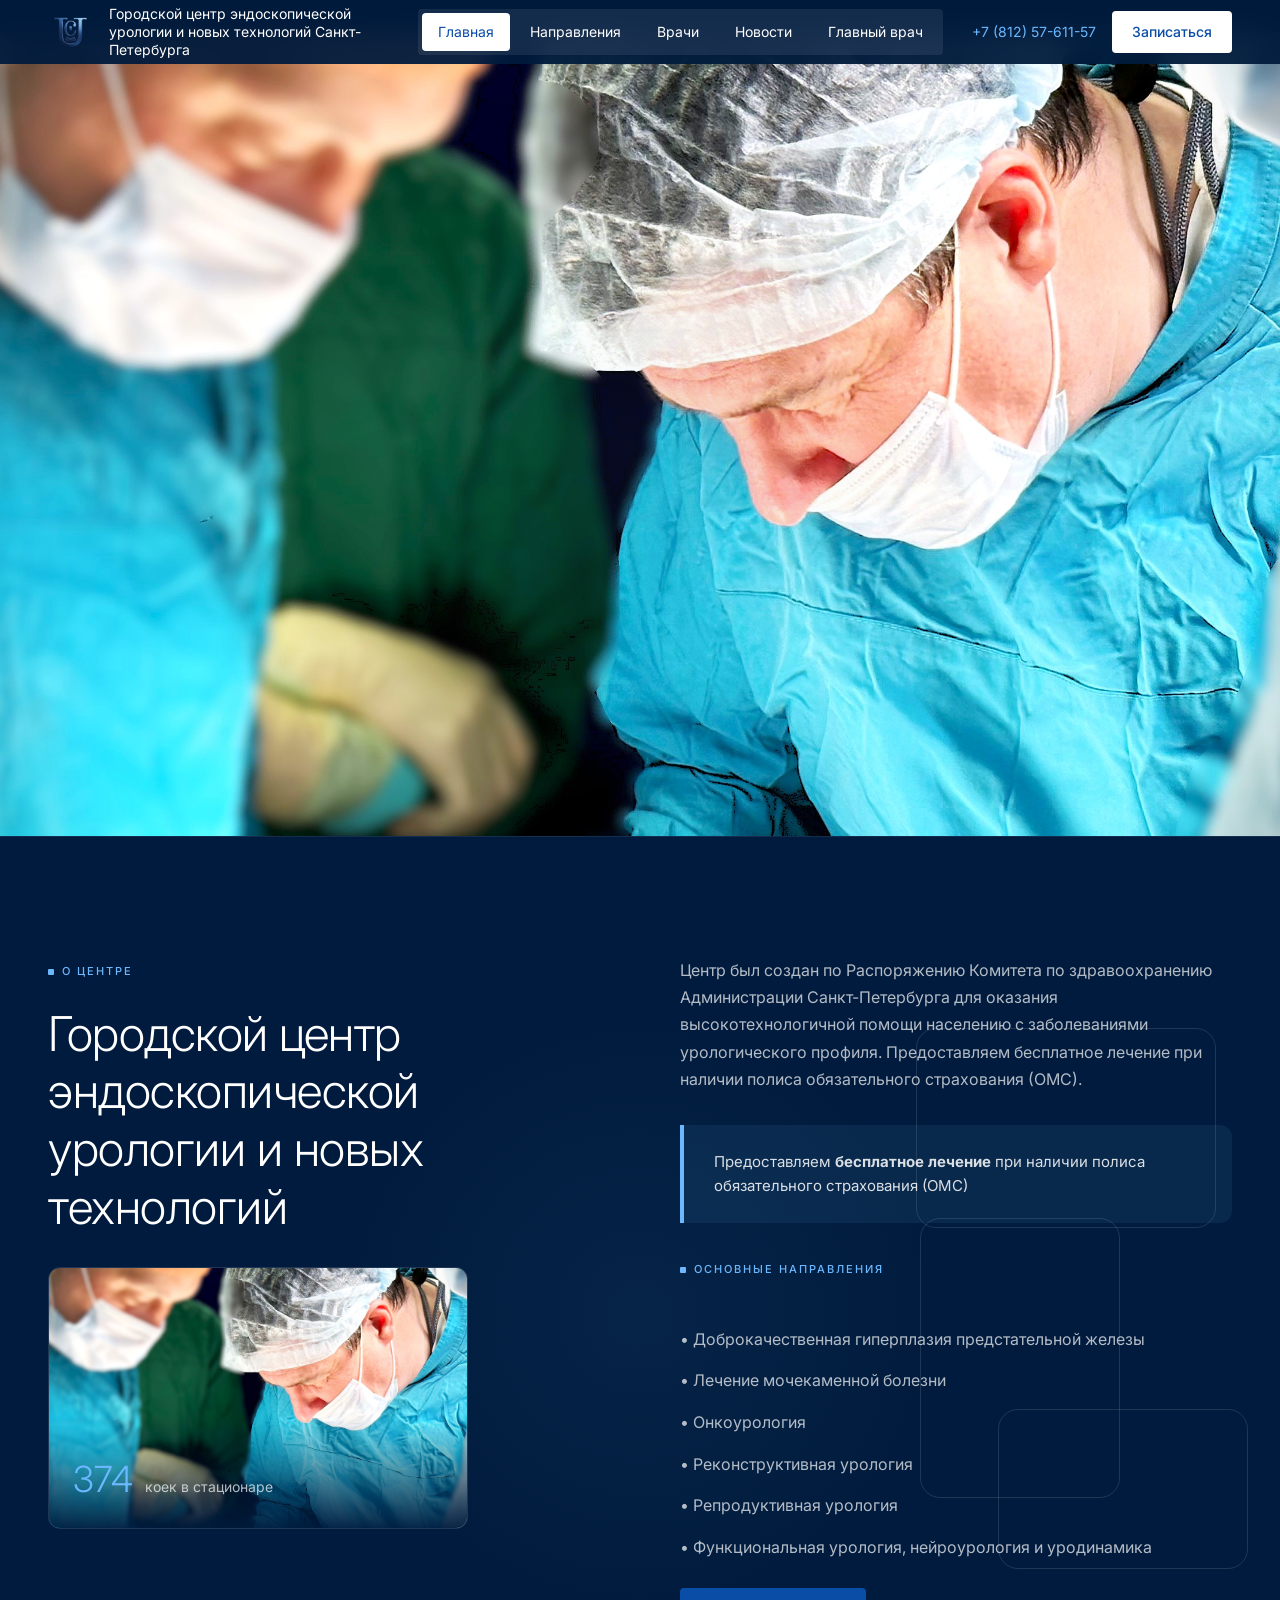
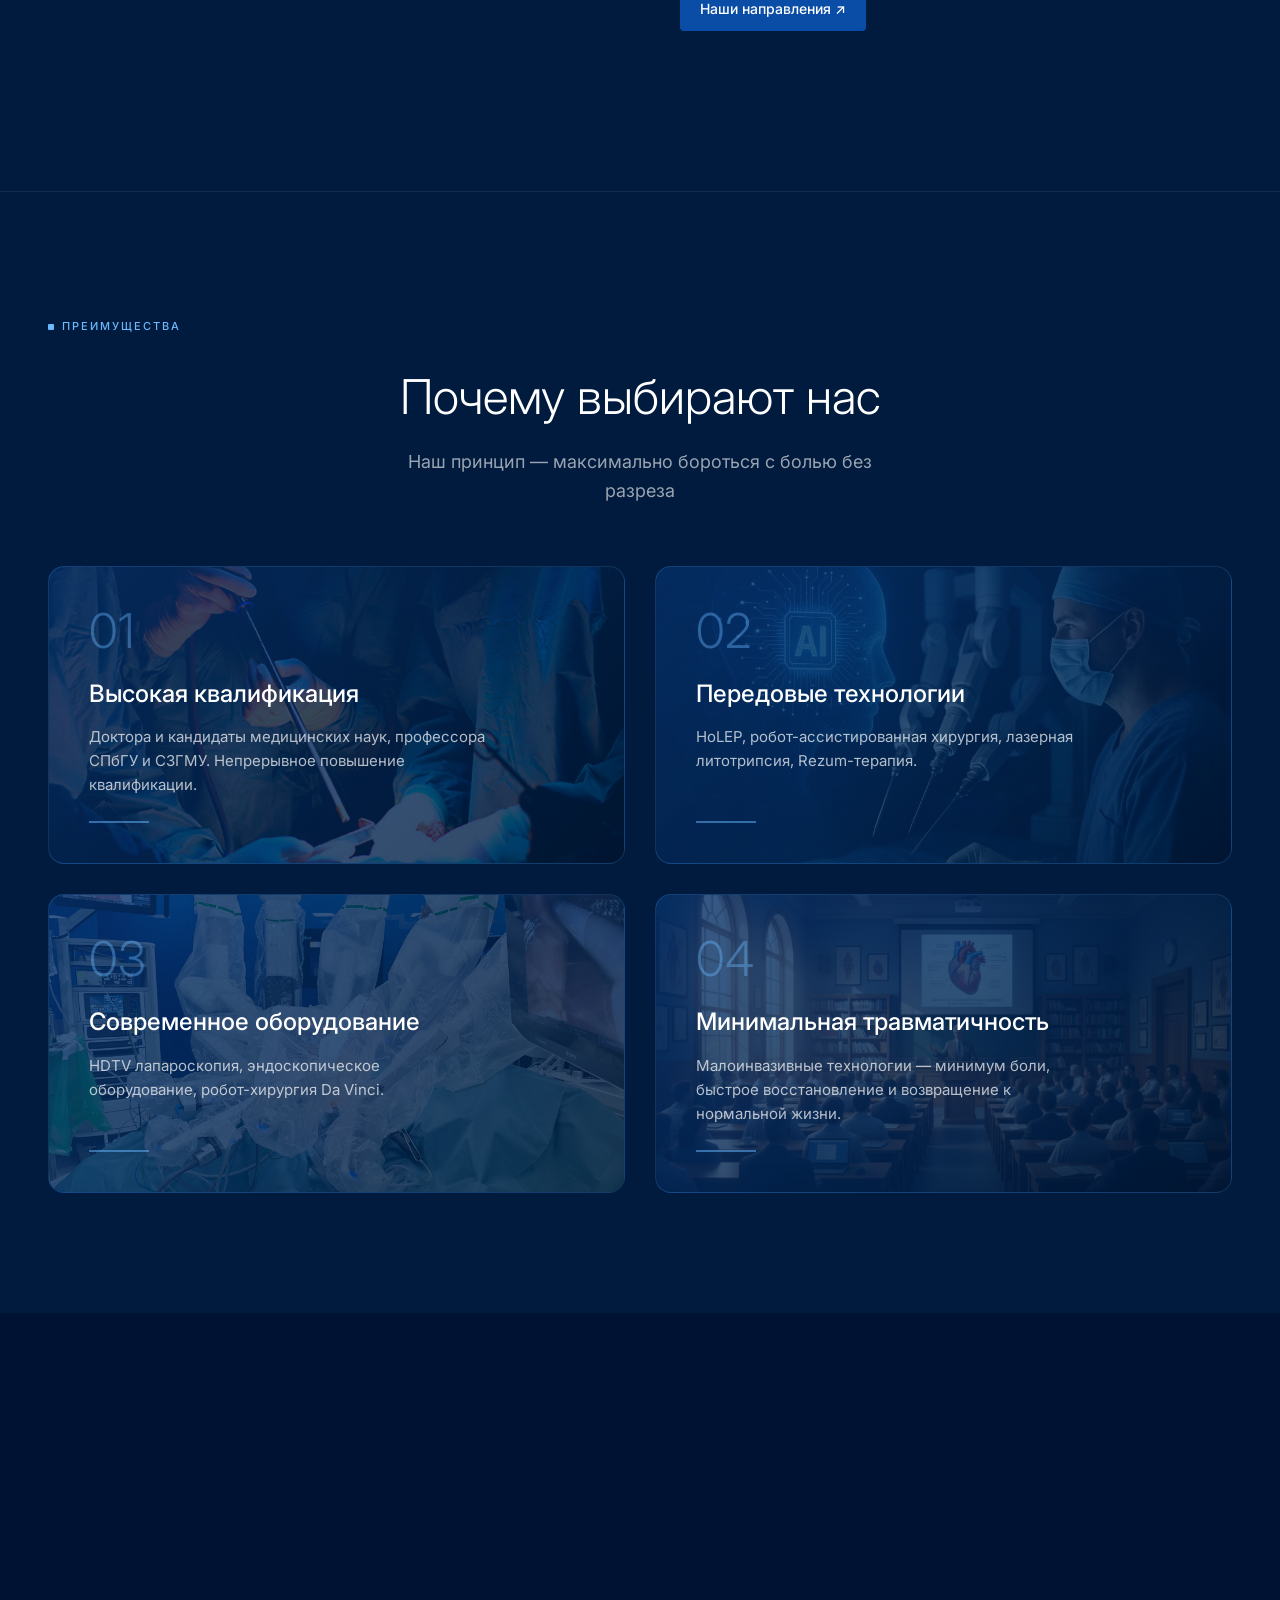
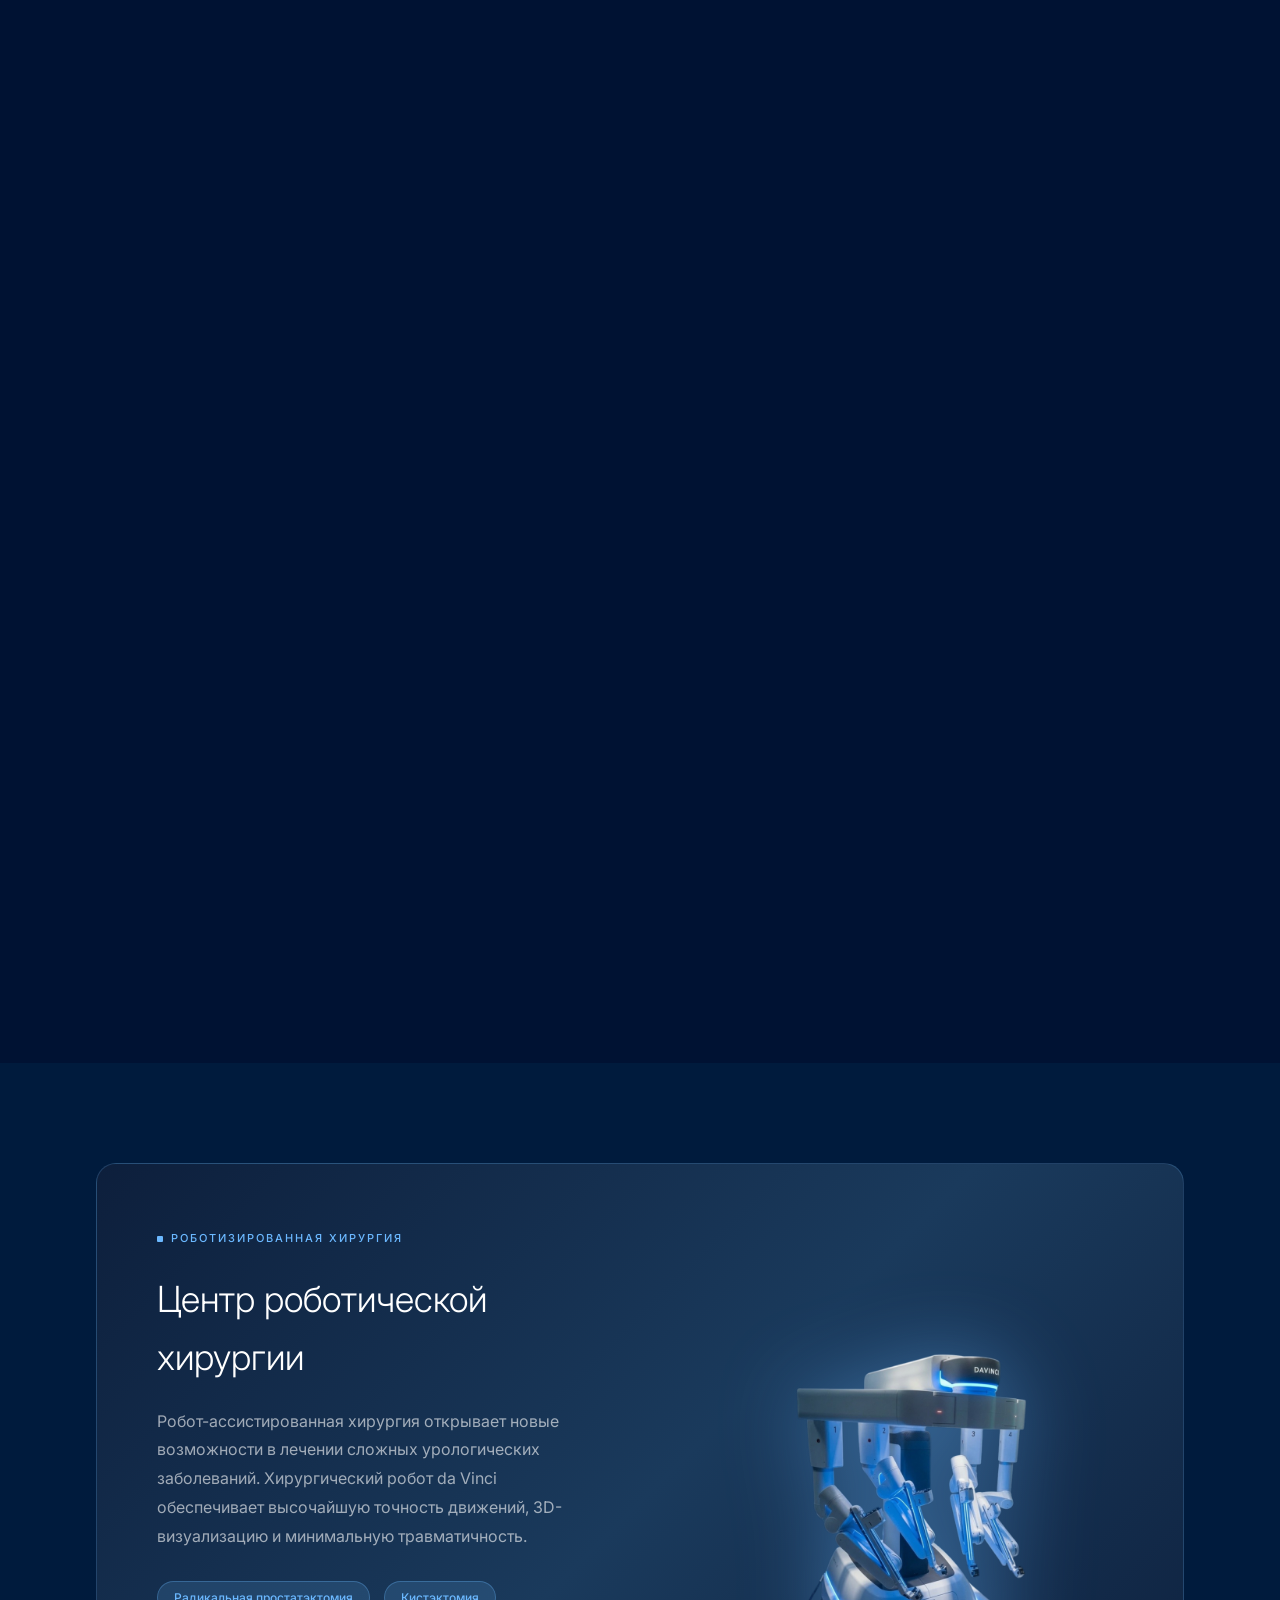
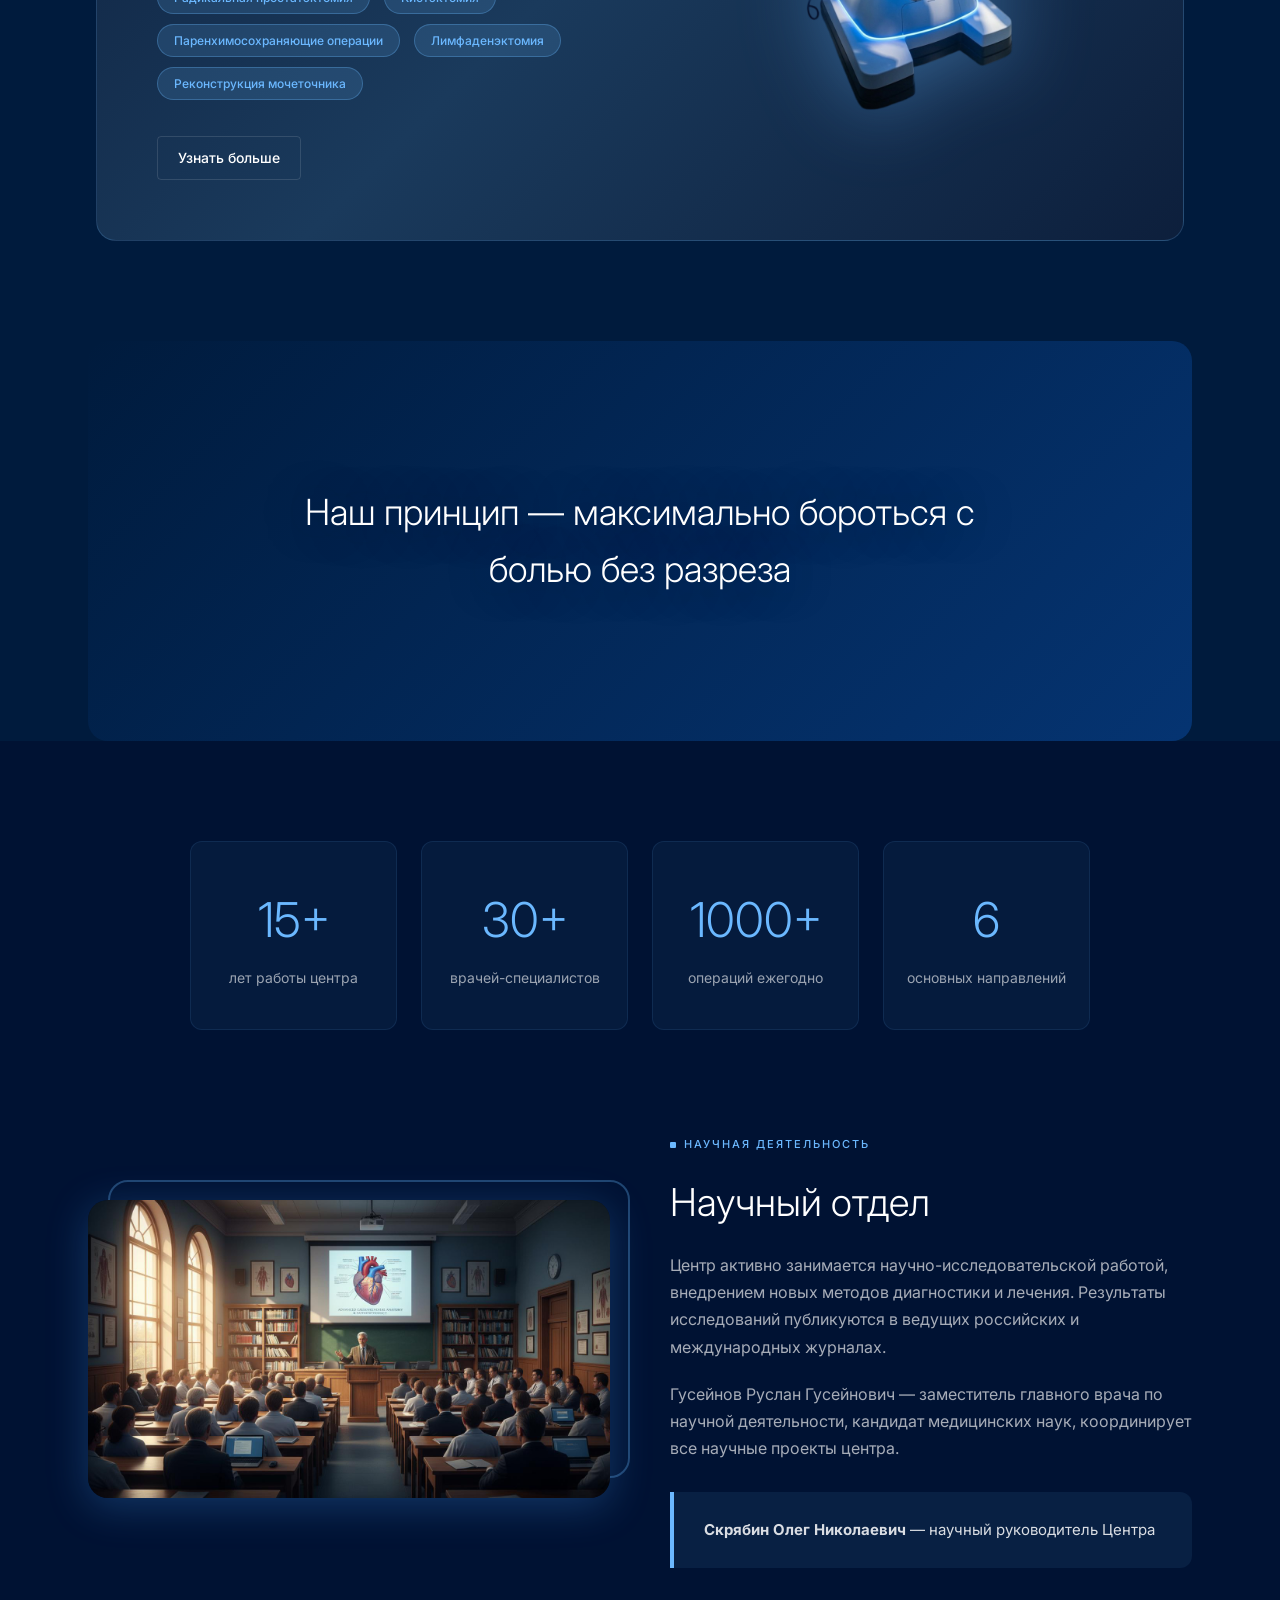
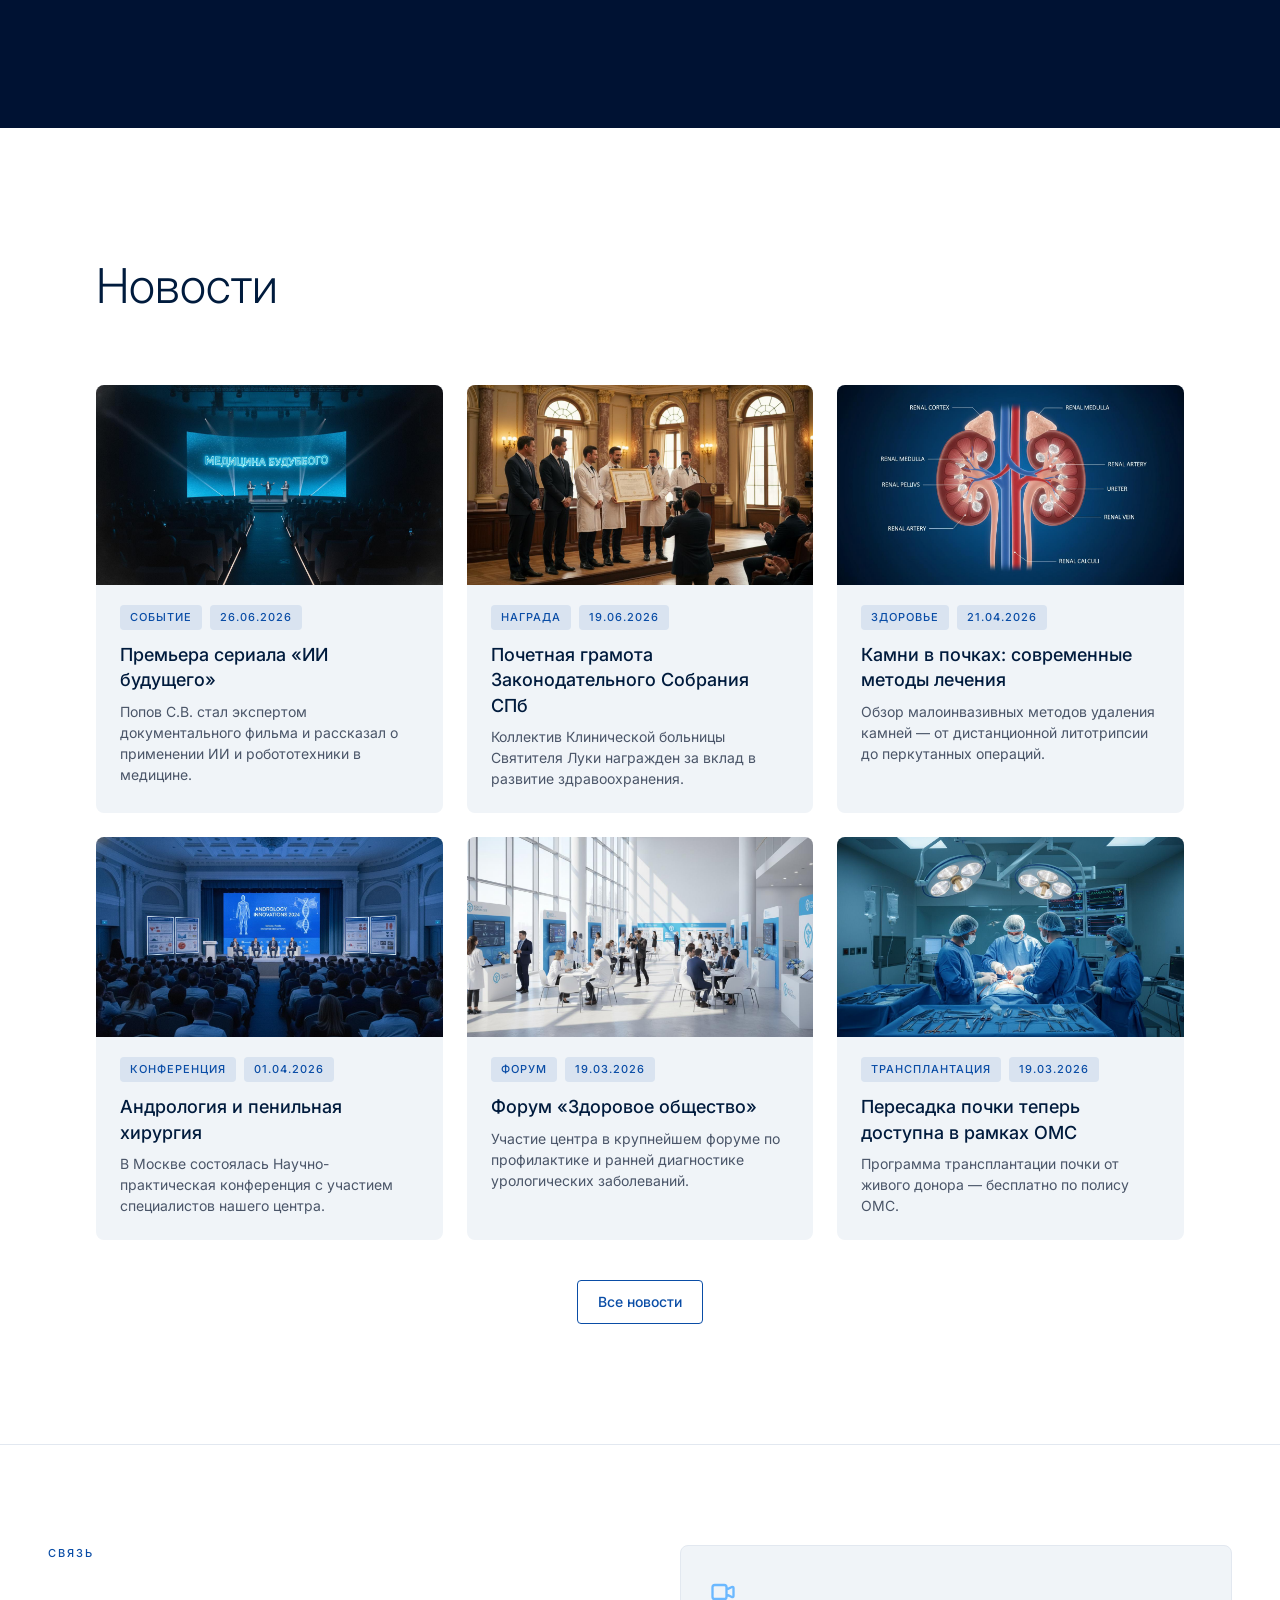
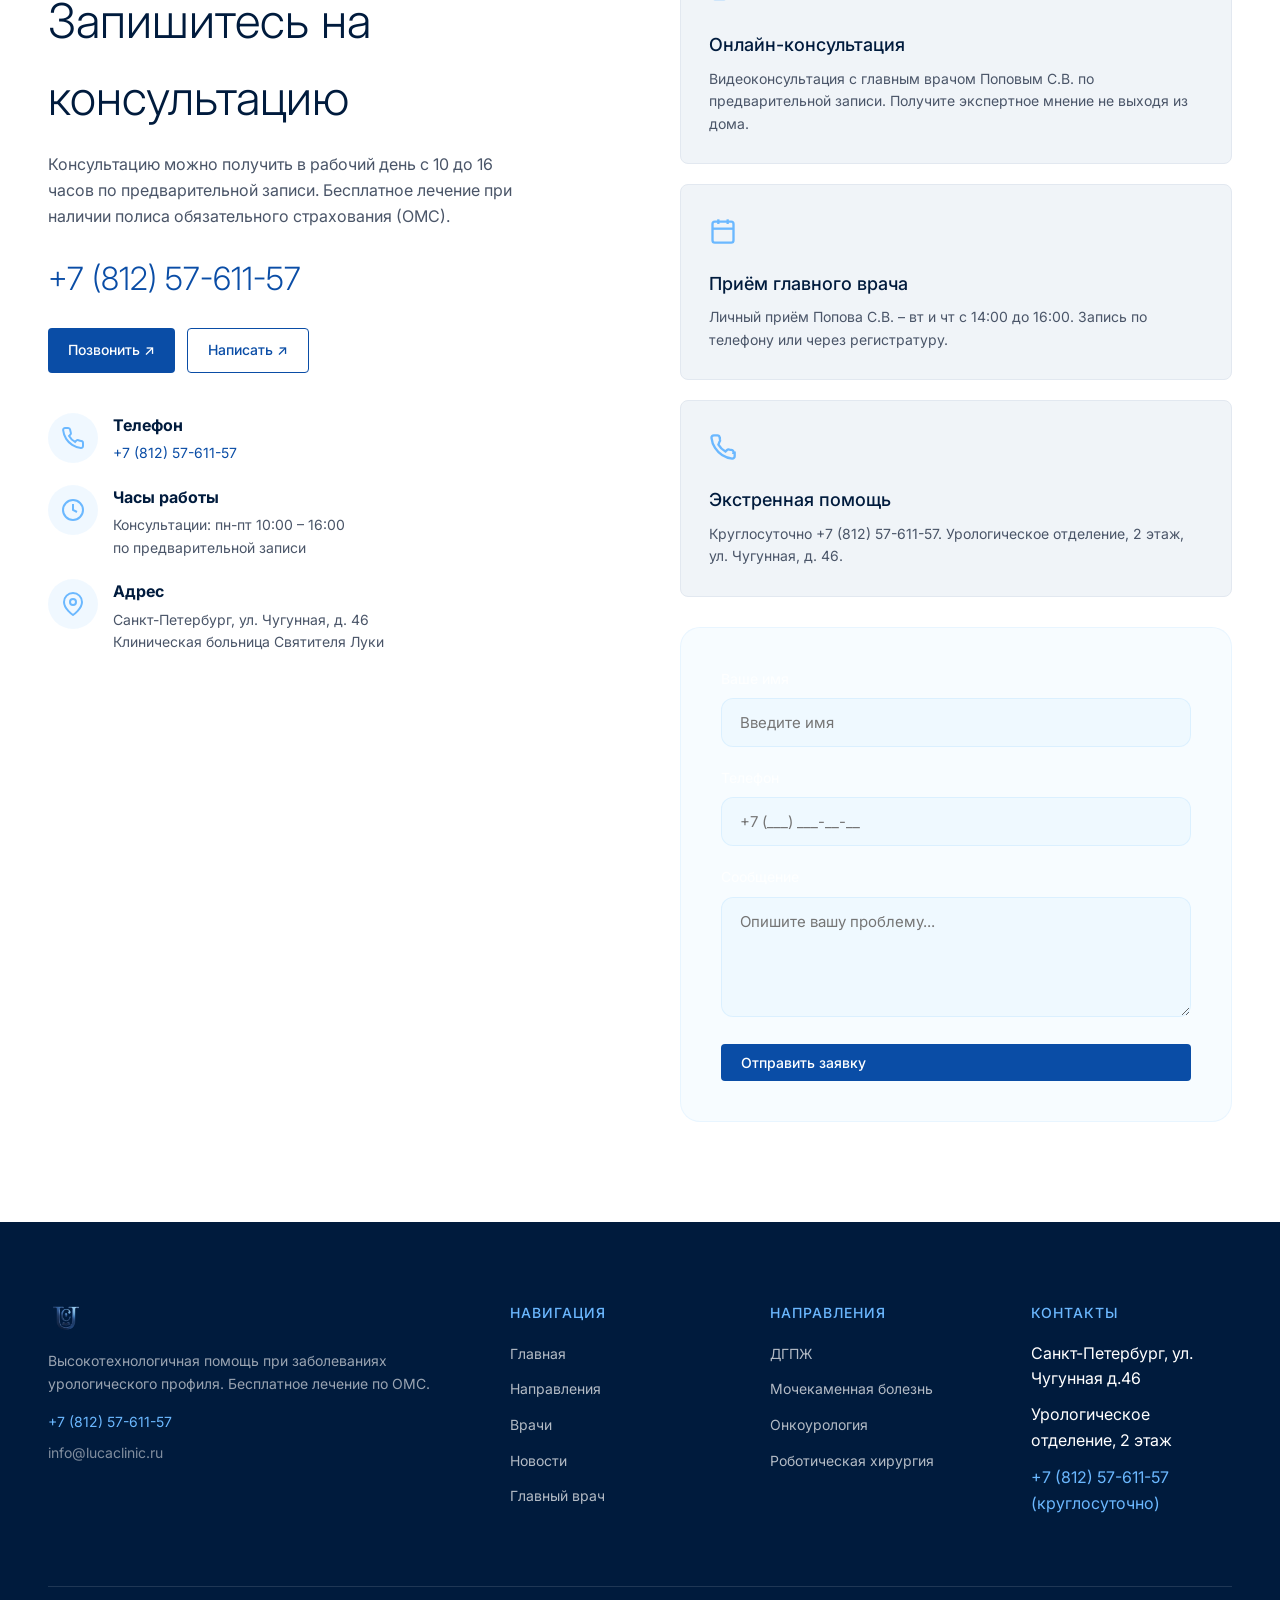
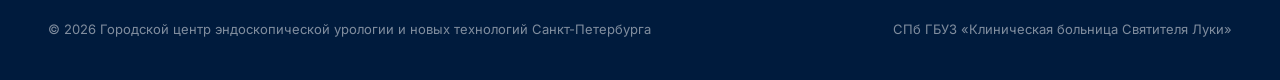
==== commit bded9c76: "Add files via upload" ====
--- a/index.html
+++ b/index.html
@@ -7,7 +7,7 @@
   <link rel="preconnect" href="https://fonts.googleapis.com">
   <link rel="preconnect" href="https://fonts.gstatic.com" crossorigin>
   <link href="https://fonts.googleapis.com/css2?family=Inter:wght@300;400;500;600;700&display=swap" rel="stylesheet">
-  <link rel="stylesheet" href="style.css?v=2">
+  <link rel="stylesheet" href="style.css?v=7">
   <link rel="icon" href="images/logo.png" type="image/png">
 </head>
 <body>
@@ -39,60 +39,11 @@
   <!-- ============================================
        HERO (с фоновым фото из второго сайта)
        ============================================ -->
-  <section class="hero">
-    <div class="hero-bg">
-      <img src="images/hero-surgery.jpg" alt="Операционная">
-    </div>
-    <div class="hero-overlay"></div>
-    <div class="hero-content">
-      <div class="hero-badge">Высокотехнологичная медицинская помощь</div>
-      <h1 class="hero-title">Высокотехнологичная помощь<br>при заболеваниях<br>урологического профиля</h1>
-      <p class="hero-subtitle">Центр был создан по Распоряжению Комитета по здравоохранению Администрации Санкт-Петербурга для оказания высокотехнологичной помощи населению с заболеваниями урологического профиля</p>
-      <div class="hero-phone">+7 (812) 57-611-57</div>
-      <a href="tel:+78125761157" class="hero-cta">Записаться на приём <span style="font-size:16px;">&#8599;</span></a>
-    </div>
-    <div class="hero-scroll">SCROLL DOWN</div>
-  </section>
-
-  <!-- ============================================
-       FEATURES BAR (из второго сайта)
-       ============================================ -->
-  <div class="features-bar">
-    <div class="features-grid">
-      <div class="feature-card reveal">
-        <div class="feature-icon">
-          <svg width="30" height="30" viewBox="0 0 24 24" fill="none" stroke="#6BB8FF" stroke-width="2">
-            <path d="M22 12h-4l-3 9L9 3l-3 9H2"/>
-          </svg>
-        </div>
-        <h3>Высокая квалификация персонала</h3>
-        <p>Команда опытных специалистов с учеными степенями и многолетней практикой</p>
-      </div>
-      <div class="feature-card reveal">
-        <div class="feature-icon">
-          <svg width="30" height="30" viewBox="0 0 24 24" fill="none" stroke="#6BB8FF" stroke-width="2">
-            <rect x="2" y="3" width="20" height="14" rx="2" ry="2"/>
-            <line x1="8" y1="21" x2="16" y2="21"/>
-            <line x1="12" y1="17" x2="12" y2="21"/>
-          </svg>
-        </div>
-        <h3>Современное медицинское оборудование</h3>
-        <p>Робот Da Vinci, лазерные литотрипторы, эндоскопические системы</p>
-      </div>
-      <div class="feature-card reveal">
-        <div class="feature-icon">
-          <svg width="30" height="30" viewBox="0 0 24 24" fill="none" stroke="#6BB8FF" stroke-width="2">
-            <circle cx="12" cy="12" r="10"/>
-            <path d="M8 14s1.5 2 4 2 4-2 4-2"/>
-            <line x1="9" y1="9" x2="9.01" y2="9"/>
-            <line x1="15" y1="9" x2="15.01" y2="9"/>
-          </svg>
-        </div>
-        <h3>Передовые методы лечения</h3>
-        <p>Малоинвазивные технологии: HoLEP, Rezum, робот-ассистированная хирургия</p>
-      </div>
-    </div>
-  </div>
+  <section class="hero hero-video" style="min-height:auto; height:calc(100vh - 64px); margin:0; padding:0; overflow:hidden; background:var(--bg-dark);">
+    <video id="heroVideo" autoplay muted playsinline poster="images/hero-surgery.jpg" onended="this.pause(); this.currentTime = this.duration;" style="width:100%; height:100%; object-fit:cover; display:block; margin-top:64px;">
+      <source src="images/hero-video.mp4" type="video/mp4">
+    </video>
+  </section>
 
   <!-- ============================================
        FOUNDATION / ABOUT
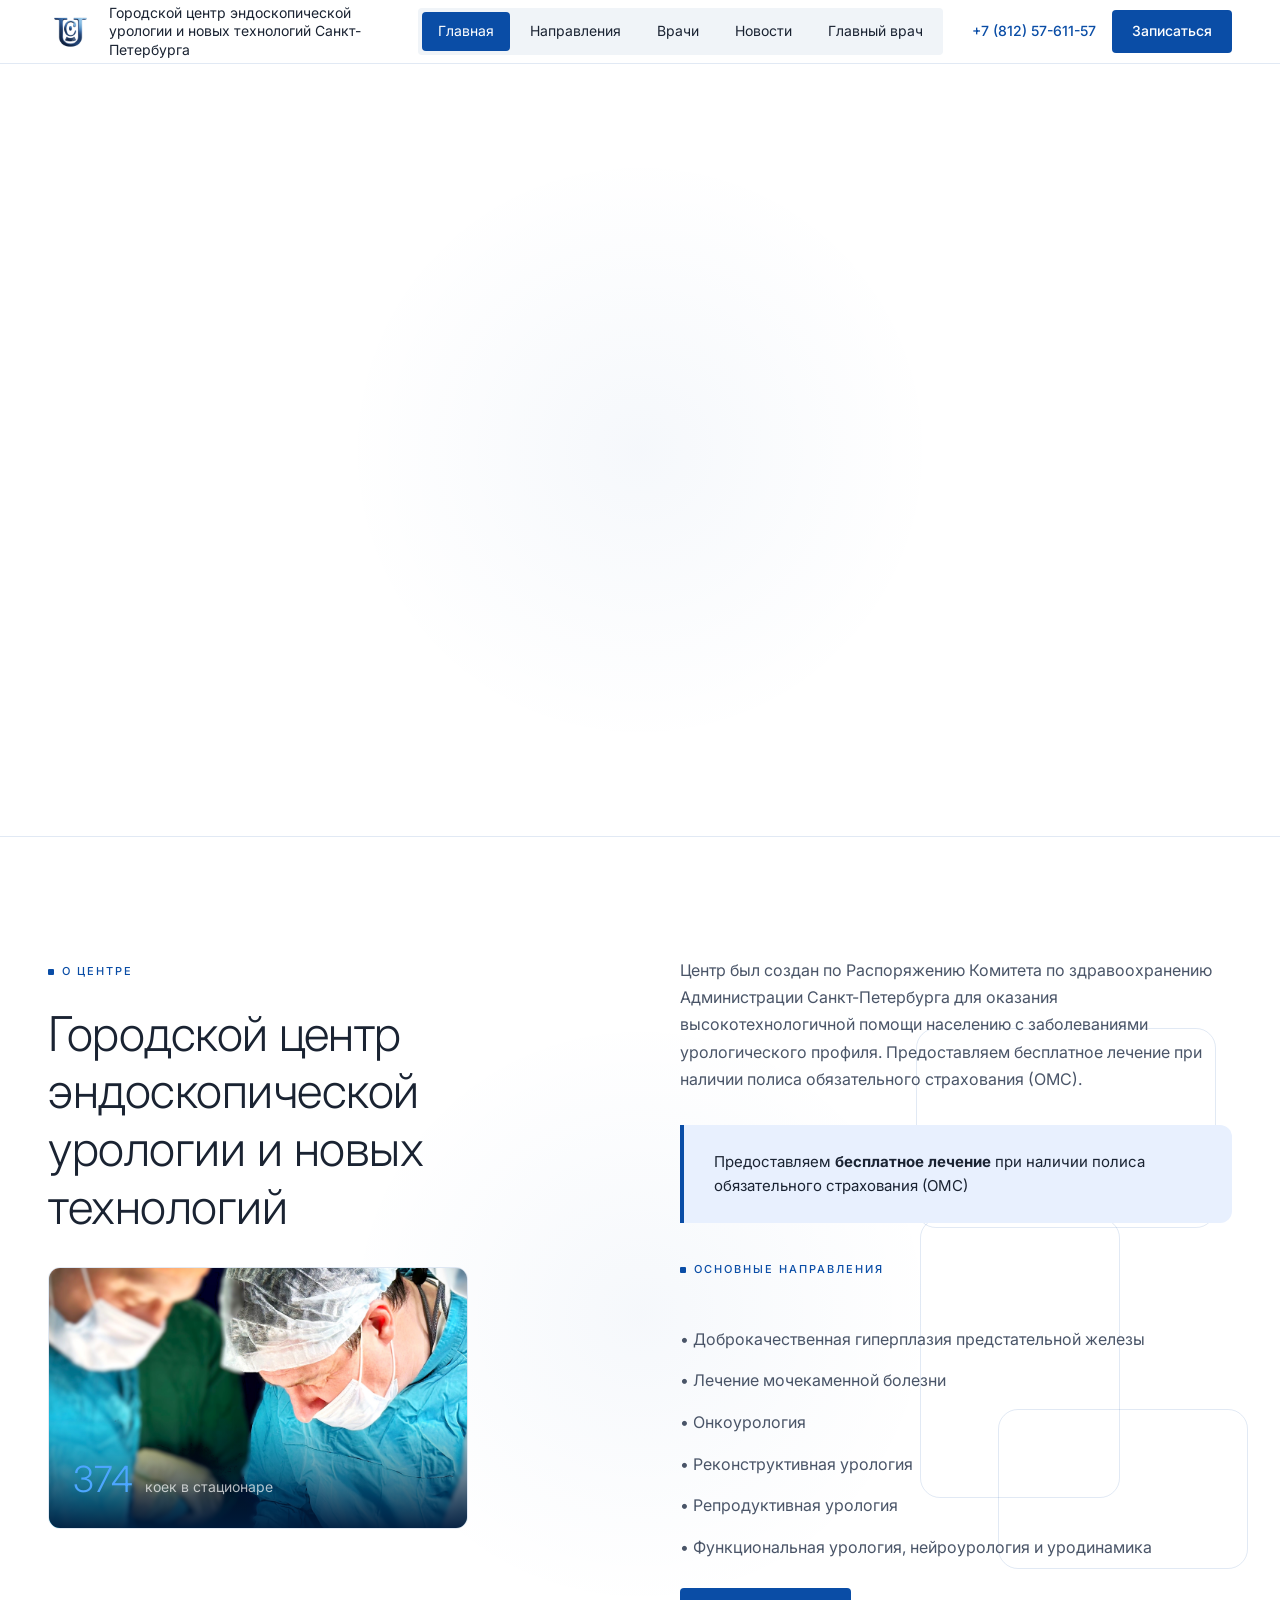
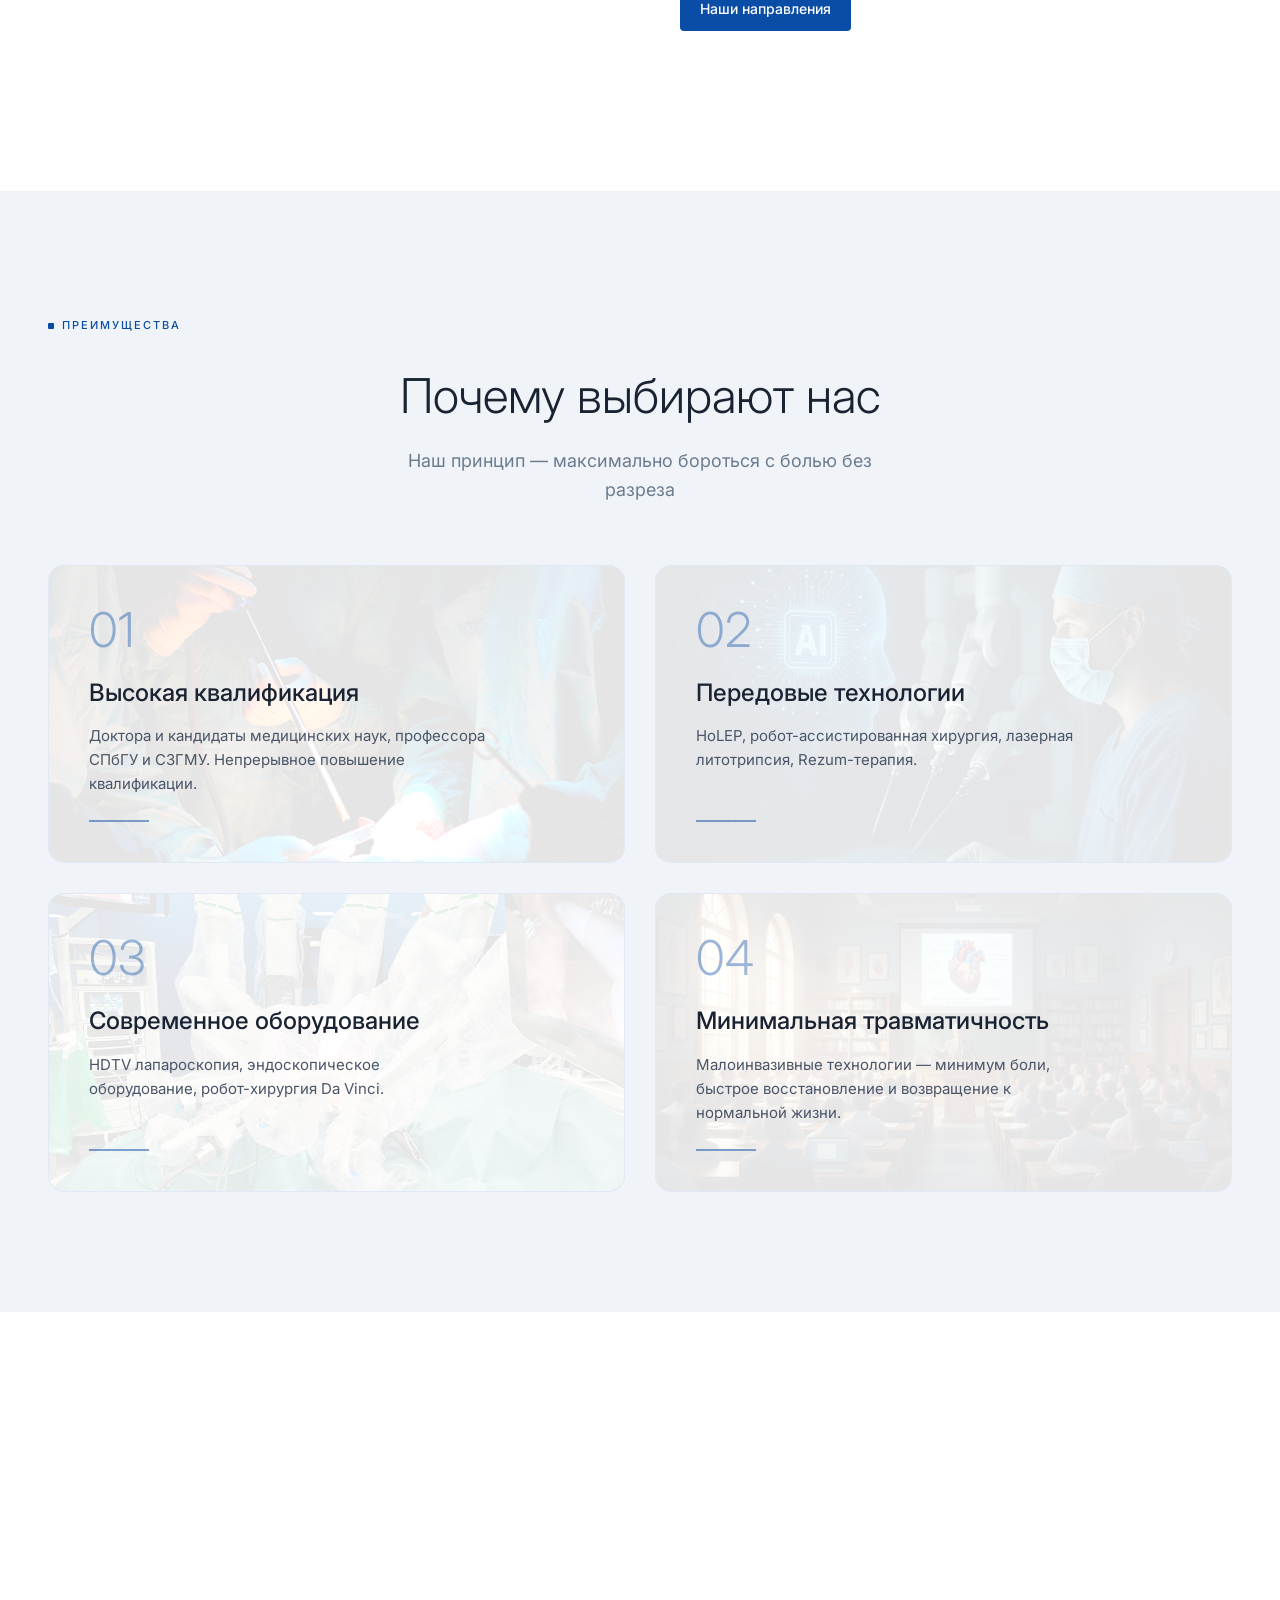
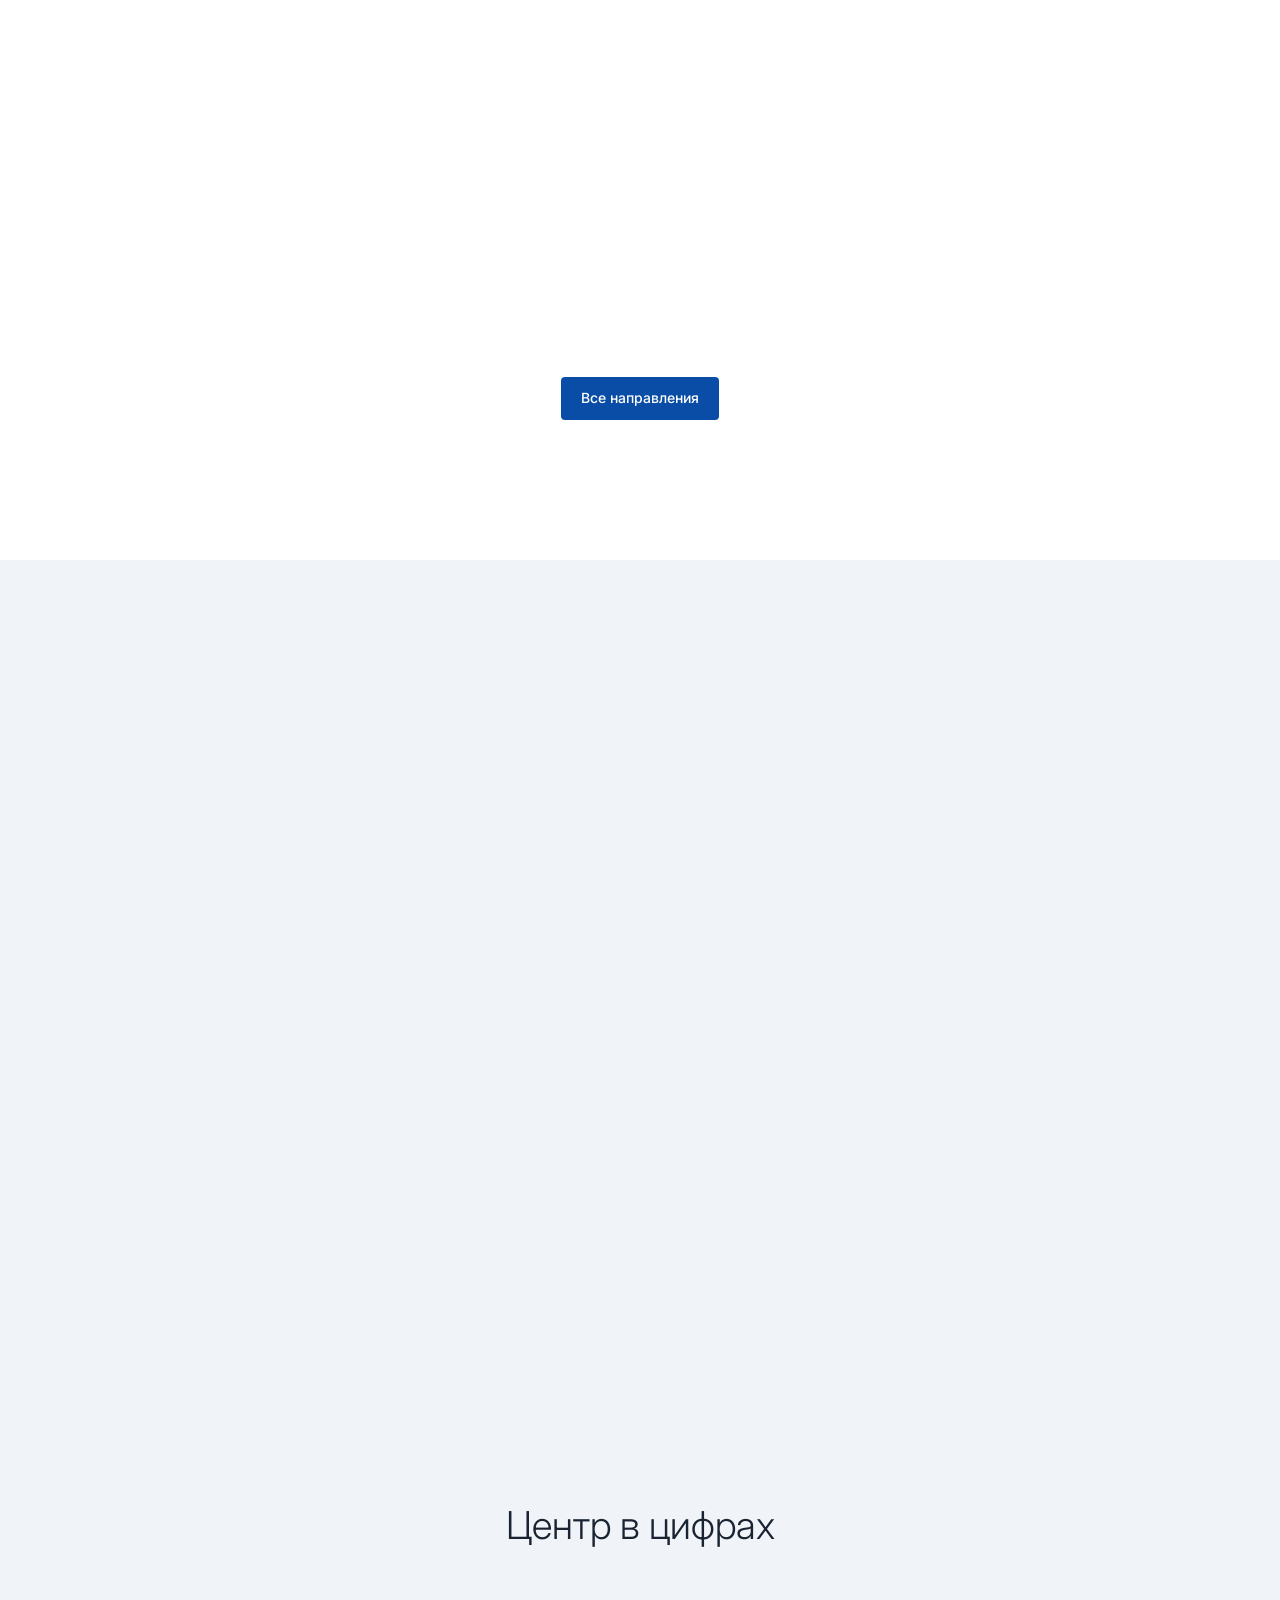
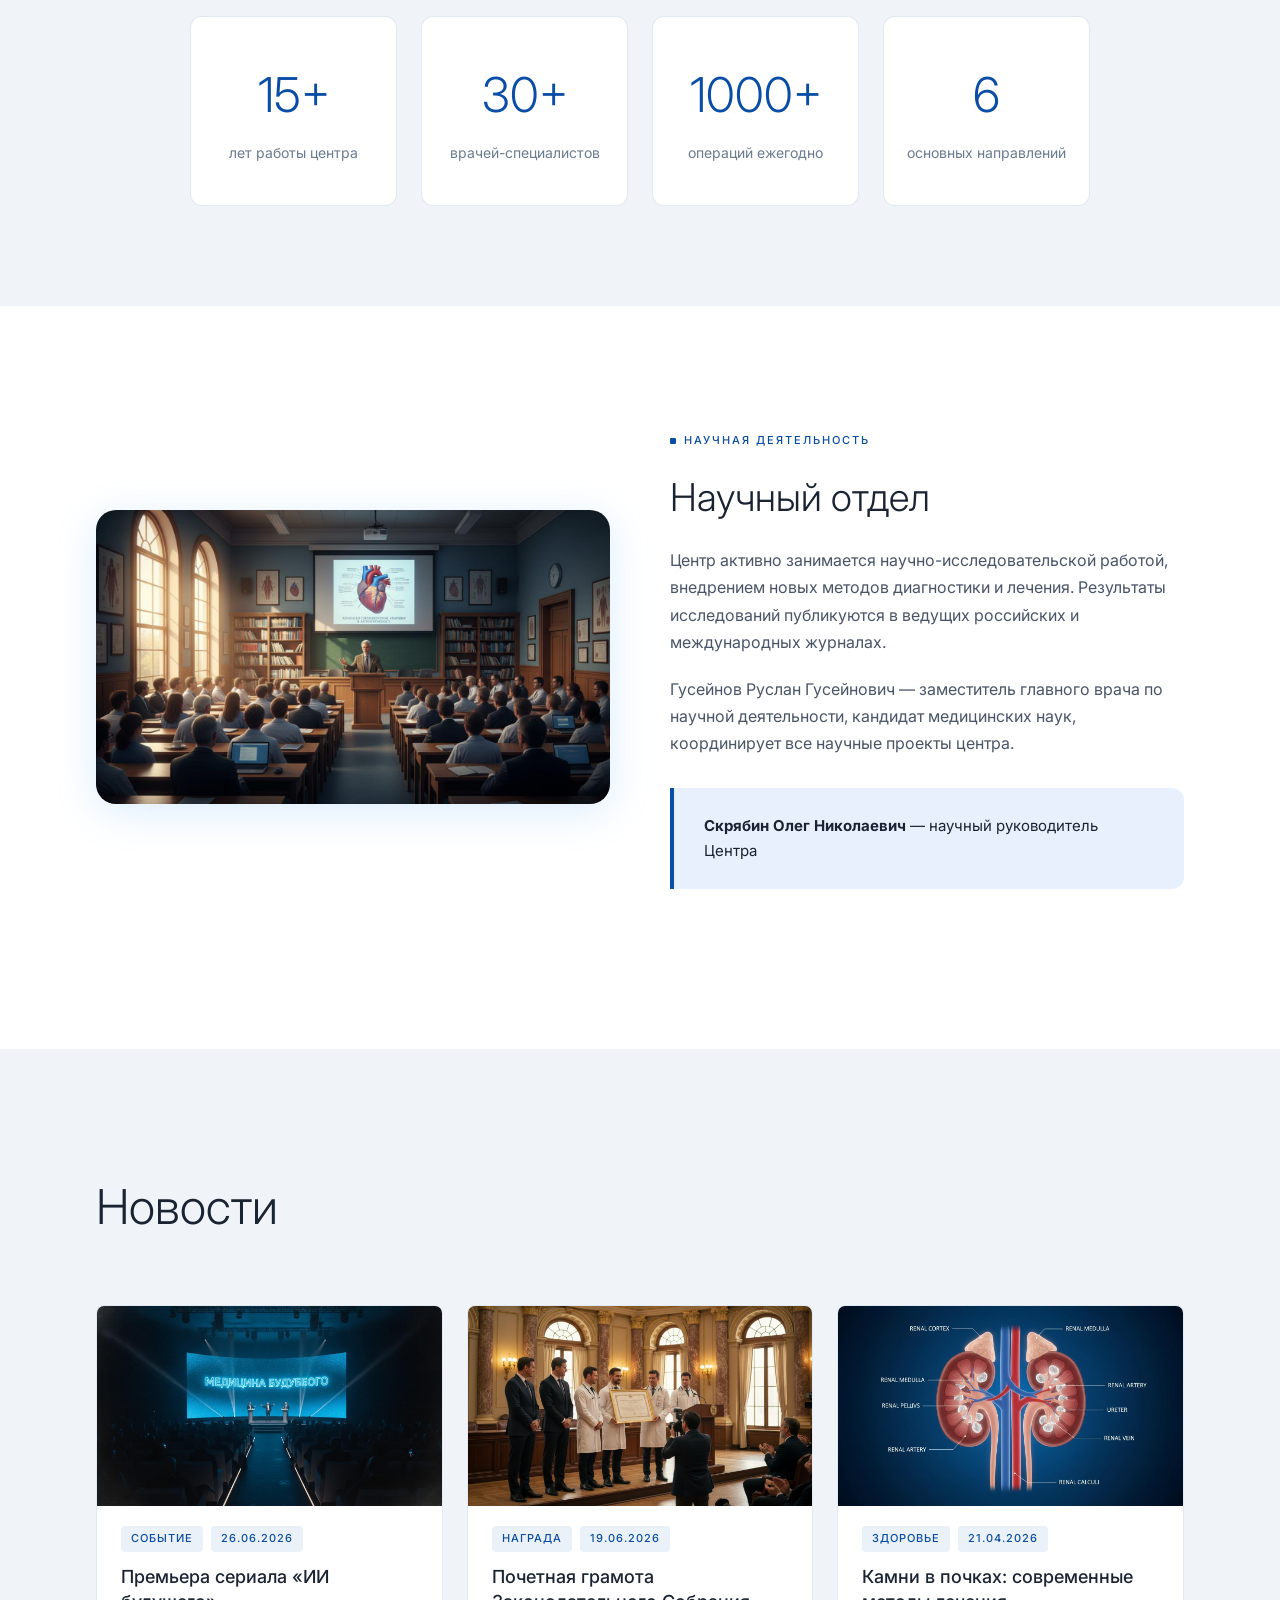
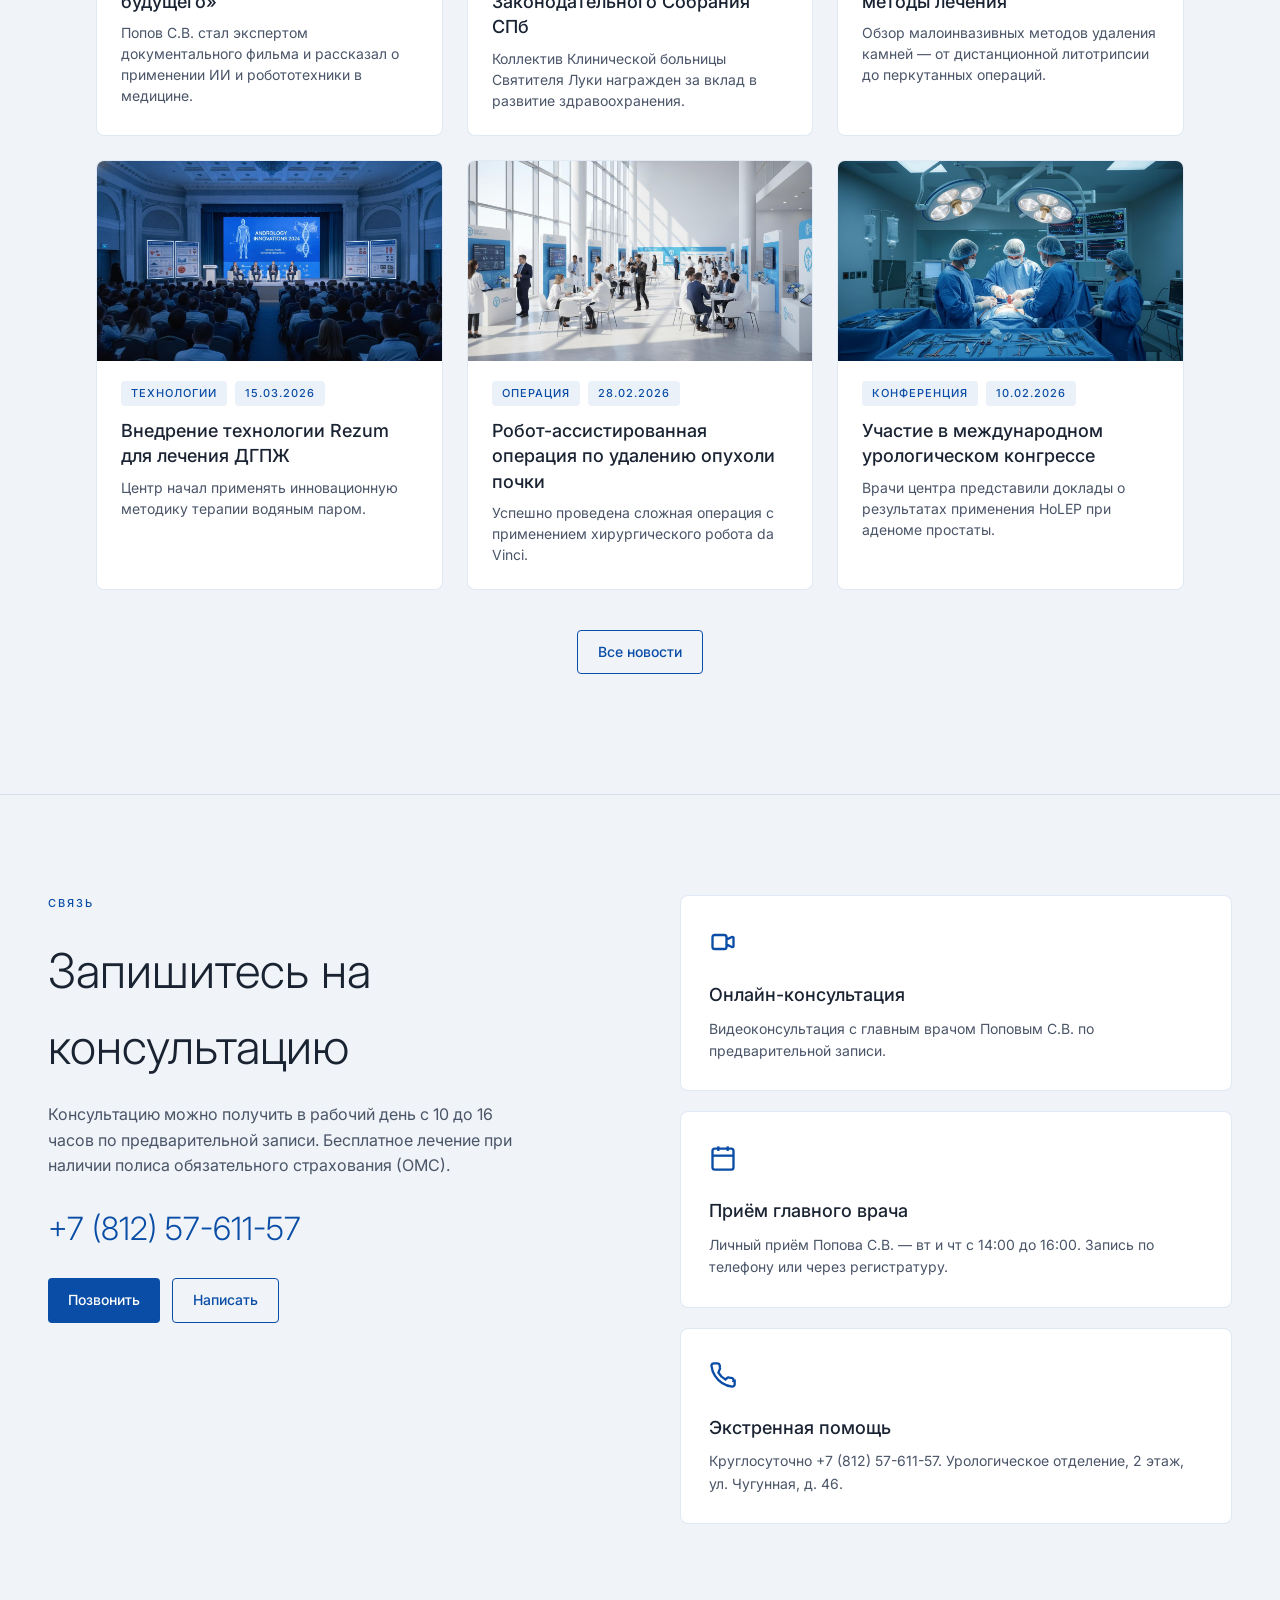
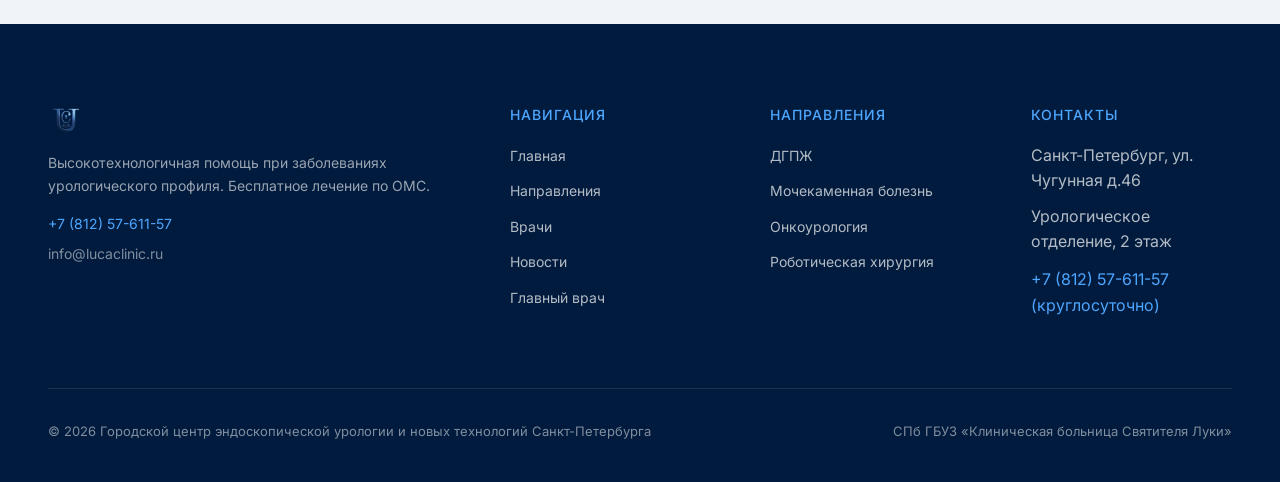
==== commit 671c038f: "Add files via upload" ====
--- a/index.html
+++ b/index.html
@@ -7,14 +7,12 @@
   <link rel="preconnect" href="https://fonts.googleapis.com">
   <link rel="preconnect" href="https://fonts.gstatic.com" crossorigin>
   <link href="https://fonts.googleapis.com/css2?family=Inter:wght@300;400;500;600;700&display=swap" rel="stylesheet">
-  <link rel="stylesheet" href="style.css?v=7">
+  <link rel="stylesheet" href="style.css?v=8">
   <link rel="icon" href="images/logo.png" type="image/png">
 </head>
 <body>
 
-  <!-- ============================================
-       HEADER
-       ============================================ -->
+  <!-- HEADER -->
   <header class="header">
     <div class="header-left">
       <a href="index.html"><img src="images/logo.png" alt="Логотип" class="header-logo"></a>
@@ -30,25 +28,19 @@
     <div class="header-right">
       <a href="tel:+78125761157" class="header-phone">+7 (812) 57-611-57</a>
       <a href="tel:+78125761157" class="btn btn-white">Записаться</a>
-      <button class="menu-toggle" aria-label="Menu">
-        <span></span><span></span><span></span>
-      </button>
+      <button class="menu-toggle" aria-label="Menu"><span></span><span></span><span></span></button>
     </div>
   </header>
 
-  <!-- ============================================
-       HERO (с фоновым фото из второго сайта)
-       ============================================ -->
-  <section class="hero hero-video" style="min-height:auto; height:calc(100vh - 64px); margin:0; padding:0; overflow:hidden; background:var(--bg-dark);">
-    <video id="heroVideo" autoplay muted playsinline poster="images/hero-surgery.jpg" onended="this.pause(); this.currentTime = this.duration;" style="width:100%; height:100%; object-fit:cover; display:block; margin-top:64px;">
+  <!-- HERO VIDEO -->
+  <section class="hero hero-video" style="height:calc(100vh - 64px); margin:0; padding:0; overflow:hidden; background:#FFFFFF;">
+    <video id="heroVideo" autoplay muted playsinline onended="this.pause(); this.currentTime = this.duration;" style="width:100%; height:100%; object-fit:cover; display:block; margin-top:64px;">
       <source src="images/hero-video.mp4" type="video/mp4">
     </video>
   </section>
 
-  <!-- ============================================
-       FOUNDATION / ABOUT
-       ============================================ -->
-  <section class="foundation">
+  <!-- FOUNDATION / ABOUT -->
+  <section class="foundation" style="background:#FFFFFF;">
     <div class="outlines">
       <div class="outline outline-1"></div>
       <div class="outline outline-2"></div>
@@ -79,22 +71,20 @@
         <div class="reveal" style="margin-top:32px;">
           <span class="section-label">ОСНОВНЫЕ НАПРАВЛЕНИЯ</span>
           <ul style="list-style:none;margin-top:16px;">
-            <li style="padding:8px 0;color:rgba(255,255,255,0.7);">&#8226; Доброкачественная гиперплазия предстательной железы</li>
-            <li style="padding:8px 0;color:rgba(255,255,255,0.7);">&#8226; Лечение мочекаменной болезни</li>
-            <li style="padding:8px 0;color:rgba(255,255,255,0.7);">&#8226; Онкоурология</li>
-            <li style="padding:8px 0;color:rgba(255,255,255,0.7);">&#8226; Реконструктивная урология</li>
-            <li style="padding:8px 0;color:rgba(255,255,255,0.7);">&#8226; Репродуктивная урология</li>
-            <li style="padding:8px 0;color:rgba(255,255,255,0.7);">&#8226; Функциональная урология, нейроурология и уродинамика</li>
+            <li style="padding:8px 0;color:var(--text-secondary);">&#8226; Доброкачественная гиперплазия предстательной железы</li>
+            <li style="padding:8px 0;color:var(--text-secondary);">&#8226; Лечение мочекаменной болезни</li>
+            <li style="padding:8px 0;color:var(--text-secondary);">&#8226; Онкоурология</li>
+            <li style="padding:8px 0;color:var(--text-secondary);">&#8226; Реконструктивная урология</li>
+            <li style="padding:8px 0;color:var(--text-secondary);">&#8226; Репродуктивная урология</li>
+            <li style="padding:8px 0;color:var(--text-secondary);">&#8226; Функциональная урология, нейроурология и уродинамика</li>
           </ul>
-          <a href="directions.html" class="btn btn-blue" style="margin-top:20px;">Наши направления &#8599;</a>
-        </div>
-      </div>
-    </div>
-  </section>
-
-  <!-- ============================================
-       ADVANTAGES / WHY CHOOSE US
-       ============================================ -->
+          <a href="directions.html" class="btn btn-blue" style="margin-top:20px;">Наши направления</a>
+        </div>
+      </div>
+    </div>
+  </section>
+
+  <!-- ADVANTAGES -->
   <section class="advantages">
     <div class="advantages-container">
       <div class="section-label reveal" style="justify-content:center;">ПРЕИМУЩЕСТВА</div>
@@ -141,79 +131,83 @@
     </div>
   </section>
 
-  <!-- ============================================
-       DIRECTIONS
-       ============================================ -->
-  <section class="directions-home">
+  <!-- DIRECTIONS (compact list) -->
+  <section class="directions-home" style="background:#FFFFFF;">
     <div class="directions-header">
       <h2 class="reveal">Направления</h2>
       <div style="text-align:right">
         <p class="reveal">Комплексное лечение заболеваний урологического профиля с применением передовых малоинвазивных технологий</p>
-        <a href="directions.html" class="btn btn-white reveal" style="margin-top:20px;">Все направления &#8599;</a>
-      </div>
-    </div>
-    <div class="directions-grid">
-      <div class="direction-card reveal">
-        <div class="direction-card-arrow">&#8599;</div>
-        <img src="images/dir-dgpzh.jpg" alt="ДГПЖ" class="direction-card-img">
-        <div class="direction-card-content">
-          <span class="direction-card-label">ДГПЖ</span>
-          <h3 class="direction-card-title">Доброкачественная гиперплазия предстательной железы</h3>
-          <p class="direction-card-desc">Комплексное лечение аденомы предстательной железы любых размеров с применением передовых малоинвазивных технологий.</p>
-        </div>
-      </div>
-      <div class="direction-card reveal">
-        <div class="direction-card-arrow">&#8599;</div>
-        <img src="images/dir-urolithiasis.jpg" alt="Мочекаменная болезнь" class="direction-card-img">
-        <div class="direction-card-content">
-          <span class="direction-card-label">МОЧЕКАМЕННАЯ БОЛЕЗНЬ</span>
-          <h3 class="direction-card-title">Лечение мочекаменной болезни</h3>
-          <p class="direction-card-desc">Современные методы диагностики и лечения мочекаменной болезни любой сложности.</p>
-        </div>
-      </div>
-      <div class="direction-card reveal">
-        <div class="direction-card-arrow">&#8599;</div>
-        <img src="images/dir-oncology.jpg" alt="Онкоурология" class="direction-card-img">
-        <div class="direction-card-content">
-          <span class="direction-card-label">ОНКОУРОЛОГИЯ</span>
-          <h3 class="direction-card-title">Онкоурология</h3>
-          <p class="direction-card-desc">Комплексное лечение злокачественных новообразований органов мочевой системы.</p>
-        </div>
-      </div>
-      <div class="direction-card reveal">
-        <div class="direction-card-arrow">&#8599;</div>
-        <img src="images/dir-reconstructive.jpg" alt="Реконструктивная" class="direction-card-img">
-        <div class="direction-card-content">
-          <span class="direction-card-label">РЕКОНСТРУКТИВНАЯ</span>
-          <h3 class="direction-card-title">Реконструктивная урология</h3>
-          <p class="direction-card-desc">Восстановительные операции на мочевыводящих путях, лечение стриктур, недержания, врожденных аномалий.</p>
-        </div>
-      </div>
-      <div class="direction-card reveal">
-        <div class="direction-card-arrow">&#8599;</div>
-        <img src="images/dir-reproductive.jpg" alt="Репродуктивная" class="direction-card-img">
-        <div class="direction-card-content">
-          <span class="direction-card-label">РЕПРОДУКТИВНАЯ</span>
-          <h3 class="direction-card-title">Репродуктивная урология</h3>
-          <p class="direction-card-desc">Лечение заболеваний, влияющих на мужское репродуктивное здоровье и качество половой жизни.</p>
-        </div>
-      </div>
-      <div class="direction-card reveal">
-        <div class="direction-card-arrow">&#8599;</div>
-        <img src="images/dir-functional.jpg" alt="Функциональная" class="direction-card-img">
-        <div class="direction-card-content">
-          <span class="direction-card-label">ФУНКЦИОНАЛЬНАЯ</span>
-          <h3 class="direction-card-title">Функциональная урология, нейроурология и уродинамика</h3>
-          <p class="direction-card-desc">Диагностика и лечение функциональных нарушений мочевыделительной системы.</p>
-        </div>
-      </div>
-    </div>
-  </section>
-
-  <!-- ============================================
-       TECH SHOWCASE (робот да Винчи)
-       ============================================ -->
-  <section class="section" style="background:var(--bg-dark); padding:100px 48px;">
+      </div>
+    </div>
+    <div class="directions-list-compact">
+      <a href="directions.html#dgpzh" class="direction-item-compact reveal">
+        <div class="direction-item-icon">
+          <svg width="20" height="20" viewBox="0 0 24 24" fill="none" stroke="currentColor" stroke-width="2"><circle cx="12" cy="12" r="10"/><path d="M12 6v6l4 2"/></svg>
+        </div>
+        <div class="direction-item-text">
+          <h4>Доброкачественная гиперплазия предстательной железы</h4>
+          <p>HoLEP, TUR, лазерная энуклеация</p>
+        </div>
+        <span class="direction-item-arrow">&#8594;</span>
+      </a>
+      <a href="directions.html#urolithiasis" class="direction-item-compact reveal">
+        <div class="direction-item-icon">
+          <svg width="20" height="20" viewBox="0 0 24 24" fill="none" stroke="currentColor" stroke-width="2"><path d="M12 2L2 7l10 5 10-5-10-5z"/><path d="M2 17l10 5 10-5"/><path d="M2 12l10 5 10-5"/></svg>
+        </div>
+        <div class="direction-item-text">
+          <h4>Лечение мочекаменной болезни</h4>
+          <p>ДЛТ, контактная литотрипсия, перкутанная нефролитотрипсия</p>
+        </div>
+        <span class="direction-item-arrow">&#8594;</span>
+      </a>
+      <a href="directions.html#oncology" class="direction-item-compact reveal">
+        <div class="direction-item-icon">
+          <svg width="20" height="20" viewBox="0 0 24 24" fill="none" stroke="currentColor" stroke-width="2"><path d="M12 22s8-4 8-10V5l-8-3-8 3v7c0 6 8 10 8 10z"/></svg>
+        </div>
+        <div class="direction-item-text">
+          <h4>Онкоурология</h4>
+          <p>Лечение рака почки, мочевого пузыря, простаты</p>
+        </div>
+        <span class="direction-item-arrow">&#8594;</span>
+      </a>
+      <a href="directions.html#reconstructive" class="direction-item-compact reveal">
+        <div class="direction-item-icon">
+          <svg width="20" height="20" viewBox="0 0 24 24" fill="none" stroke="currentColor" stroke-width="2"><path d="M14.7 6.3a1 1 0 0 0 0 1.4l1.6 1.6a1 1 0 0 0 1.4 0l3.77-3.77a6 6 0 0 1-7.94 7.94l-6.91 6.91a2.12 2.12 0 0 1-3-3l6.91-6.91a6 6 0 0 1 7.94-7.94l-3.76 3.76z"/></svg>
+        </div>
+        <div class="direction-item-text">
+          <h4>Реконструктивная урология</h4>
+          <p>Пластика мочеточника, лечение стриктур, недержания</p>
+        </div>
+        <span class="direction-item-arrow">&#8594;</span>
+      </a>
+      <a href="directions.html#reproductive" class="direction-item-compact reveal">
+        <div class="direction-item-icon">
+          <svg width="20" height="20" viewBox="0 0 24 24" fill="none" stroke="currentColor" stroke-width="2"><path d="M20.84 4.61a5.5 5.5 0 0 0-7.78 0L12 5.67l-1.06-1.06a5.5 5.5 0 0 0-7.78 7.78l1.06 1.06L12 21.23l7.78-7.78 1.06-1.06a5.5 5.5 0 0 0 0-7.78z"/></svg>
+        </div>
+        <div class="direction-item-text">
+          <h4>Репродуктивная урология</h4>
+          <p>Варикоцеле, эректильная дисфункция, мужское бесплодие</p>
+        </div>
+        <span class="direction-item-arrow">&#8594;</span>
+      </a>
+      <a href="directions.html#functional" class="direction-item-compact reveal">
+        <div class="direction-item-icon">
+          <svg width="20" height="20" viewBox="0 0 24 24" fill="none" stroke="currentColor" stroke-width="2"><path d="M22 12h-4l-3 9L9 3l-3 9H2"/></svg>
+        </div>
+        <div class="direction-item-text">
+          <h4>Функциональная урология и уродинамика</h4>
+          <p>Недержание мочи, нейрогенный пузырь, КУДИ</p>
+        </div>
+        <span class="direction-item-arrow">&#8594;</span>
+      </a>
+    </div>
+    <div style="text-align:center; margin-top:40px;">
+      <a href="directions.html" class="btn btn-blue">Все направления</a>
+    </div>
+  </section>
+
+  <!-- TECH SHOWCASE -->
+  <section class="section" style="background:var(--bg-secondary); padding:100px 48px;">
     <div class="container" style="position:relative;z-index:1">
       <div class="tech-showcase reveal">
         <div class="tech-showcase-grid">
@@ -226,7 +220,6 @@
               <span class="tech-tag">Кистэктомия</span>
               <span class="tech-tag">Паренхимосохраняющие операции</span>
               <span class="tech-tag">Лимфаденэктомия</span>
-              <span class="tech-tag">Реконструкция мочеточника</span>
             </div>
             <br>
             <a href="directions.html" class="btn btn-outline">Узнать больше</a>
@@ -239,26 +232,9 @@
     </div>
   </section>
 
-  <!-- ============================================
-       PRINCIPLE VIDEO
-       ============================================ -->
-  <section class="section" style="background:var(--bg-dark); padding-top:0;">
-    <div class="container">
-      <div class="video-section reveal">
-        <video autoplay muted loop playsinline>
-          <source src="images/surgery-video.mp4" type="video/mp4">
-        </video>
-        <div class="video-overlay">
-          <h2>Наш принцип — максимально бороться с болью без разреза</h2>
-        </div>
-      </div>
-    </div>
-  </section>
-
-  <!-- ============================================
-       STATS
-       ============================================ -->
+  <!-- STATS -->
   <section class="stats-section">
+    <h2 class="reveal" style="text-align:center; margin-bottom:60px; font-size:clamp(28px,3vw,40px); font-weight:300;">Центр в цифрах</h2>
     <div class="container">
       <div class="stats-grid">
         <div class="stat-item reveal">
@@ -281,10 +257,8 @@
     </div>
   </section>
 
-  <!-- ============================================
-       SCIENTIFIC DEPARTMENT
-       ============================================ -->
-  <section class="section" style="background:var(--bg-darker); padding-bottom:160px;">
+  <!-- SCIENTIFIC DEPARTMENT -->
+  <section class="section" style="background:#FFFFFF; padding:120px 48px 160px;">
     <div class="section-bg-glow"></div>
     <div class="container" style="position:relative;z-index:1">
       <div class="about-grid">
@@ -304,10 +278,8 @@
     </div>
   </section>
 
-  <!-- ============================================
-       NEWSROOM
-       ============================================ -->
-  <section class="newsroom">
+  <!-- NEWSROOM -->
+  <section class="newsroom" style="background:var(--bg-secondary);">
     <div class="container">
       <h2 class="reveal">Новости</h2>
       <div class="news-grid">
@@ -348,45 +320,43 @@
           <img src="images/news-4.jpg" alt="" class="news-card-img">
           <div class="news-card-content">
             <div class="news-card-tags">
+              <span class="news-tag">ТЕХНОЛОГИИ</span>
+              <span class="news-tag">15.03.2026</span>
+            </div>
+            <h3 class="news-card-title">Внедрение технологии Rezum для лечения ДГПЖ</h3>
+            <p class="news-card-desc">Центр начал применять инновационную методику терапии водяным паром.</p>
+          </div>
+        </div>
+        <div class="news-card reveal">
+          <img src="images/news-5.jpg" alt="" class="news-card-img">
+          <div class="news-card-content">
+            <div class="news-card-tags">
+              <span class="news-tag">ОПЕРАЦИЯ</span>
+              <span class="news-tag">28.02.2026</span>
+            </div>
+            <h3 class="news-card-title">Робот-ассистированная операция по удалению опухоли почки</h3>
+            <p class="news-card-desc">Успешно проведена сложная операция с применением хирургического робота da Vinci.</p>
+          </div>
+        </div>
+        <div class="news-card reveal">
+          <img src="images/news-6.jpg" alt="" class="news-card-img">
+          <div class="news-card-content">
+            <div class="news-card-tags">
               <span class="news-tag">КОНФЕРЕНЦИЯ</span>
-              <span class="news-tag">01.04.2026</span>
-            </div>
-            <h3 class="news-card-title">Андрология и пенильная хирургия</h3>
-            <p class="news-card-desc">В Москве состоялась Научно-практическая конференция с участием специалистов нашего центра.</p>
-          </div>
-        </div>
-        <div class="news-card reveal">
-          <img src="images/news-5.jpg" alt="" class="news-card-img">
-          <div class="news-card-content">
-            <div class="news-card-tags">
-              <span class="news-tag">ФОРУМ</span>
-              <span class="news-tag">19.03.2026</span>
-            </div>
-            <h3 class="news-card-title">Форум «Здоровое общество»</h3>
-            <p class="news-card-desc">Участие центра в крупнейшем форуме по профилактике и ранней диагностике урологических заболеваний.</p>
-          </div>
-        </div>
-        <div class="news-card reveal">
-          <img src="images/news-6.jpg" alt="" class="news-card-img">
-          <div class="news-card-content">
-            <div class="news-card-tags">
-              <span class="news-tag">ТРАНСПЛАНТАЦИЯ</span>
-              <span class="news-tag">19.03.2026</span>
-            </div>
-            <h3 class="news-card-title">Пересадка почки теперь доступна в рамках ОМС</h3>
-            <p class="news-card-desc">Программа трансплантации почки от живого донора — бесплатно по полису ОМС.</p>
-          </div>
-        </div>
-      </div>
-      <div style="text-align:center; margin-top: 40px;">
+              <span class="news-tag">10.02.2026</span>
+            </div>
+            <h3 class="news-card-title">Участие в международном урологическом конгрессе</h3>
+            <p class="news-card-desc">Врачи центра представили доклады о результатах применения HoLEP при аденоме простаты.</p>
+          </div>
+        </div>
+      </div>
+      <div style="text-align:center; margin-top:40px;">
         <a href="news.html" class="btn btn-outline-blue">Все новости</a>
       </div>
     </div>
   </section>
 
-  <!-- ============================================
-       CTA / CONTACT (объединённый)
-       ============================================ -->
+  <!-- CTA / CONTACT -->
   <section class="cta-section">
     <div class="cta-inner">
       <div class="cta-top">
@@ -396,96 +366,38 @@
           <p class="cta-subtext">Консультацию можно получить в рабочий день с 10 до 16 часов по предварительной записи. Бесплатное лечение при наличии полиса обязательного страхования (ОМС).</p>
           <a href="tel:+78125761157" class="cta-phone">+7 (812) 57-611-57</a>
           <div style="margin-top:20px;display:flex;gap:12px;flex-wrap:wrap;">
-            <a href="tel:+78125761157" class="btn btn-blue">Позвонить &#8599;</a>
-            <a href="mailto:info@lucaclinic.ru" class="btn btn-outline-blue">Написать &#8599;</a>
-          </div>
-          <!-- Contact items from second site -->
-          <div style="margin-top:40px; display:flex; flex-direction:column; gap:20px;">
-            <div class="contact-item" style="margin-bottom:0;">
-              <div class="contact-item-icon">
-                <svg width="24" height="24" viewBox="0 0 24 24" fill="none" stroke="#6BB8FF" stroke-width="2">
-                  <path d="M22 16.92v3a2 2 0 0 1-2.18 2 19.79 19.79 0 0 1-8.63-3.07 19.5 19.5 0 0 1-6-6 19.79 19.79 0 0 1-3.07-8.67A2 2 0 0 1 4.11 2h3a2 2 0 0 1 2 1.72 12.84 12.84 0 0 0 .7 2.81 2 2 0 0 1-.45 2.11L8.09 9.91a16 16 0 0 0 6 6l1.27-1.27a2 2 0 0 1 2.11-.45 12.84 12.84 0 0 0 2.81.7A2 2 0 0 1 22 16.92z"/>
-                </svg>
-              </div>
-              <div>
-                <h4 style="color:var(--text-dark);font-size:16px;margin-bottom:4px;">Телефон</h4>
-                <p style="color:#4A5568;font-size:14px;"><a href="tel:+78125761157" style="color:var(--bg-blue);">+7 (812) 57-611-57</a></p>
-              </div>
-            </div>
-            <div class="contact-item" style="margin-bottom:0;">
-              <div class="contact-item-icon">
-                <svg width="24" height="24" viewBox="0 0 24 24" fill="none" stroke="#6BB8FF" stroke-width="2">
-                  <circle cx="12" cy="12" r="10"/>
-                  <path d="M12 6v6l4 2"/>
-                </svg>
-              </div>
-              <div>
-                <h4 style="color:var(--text-dark);font-size:16px;margin-bottom:4px;">Часы работы</h4>
-                <p style="color:#4A5568;font-size:14px;">Консультации: пн-пт 10:00 &#8211; 16:00<br>по предварительной записи</p>
-              </div>
-            </div>
-            <div class="contact-item" style="margin-bottom:0;">
-              <div class="contact-item-icon">
-                <svg width="24" height="24" viewBox="0 0 24 24" fill="none" stroke="#6BB8FF" stroke-width="2">
-                  <path d="M21 10c0 7-9 13-9 13s-9-6-9-13a9 9 0 0 1 18 0z"/>
-                  <circle cx="12" cy="10" r="3"/>
-                </svg>
-              </div>
-              <div>
-                <h4 style="color:var(--text-dark);font-size:16px;margin-bottom:4px;">Адрес</h4>
-                <p style="color:#4A5568;font-size:14px;">Санкт-Петербург, ул. Чугунная, д. 46<br>Клиническая больница Святителя Луки</p>
-              </div>
-            </div>
+            <a href="tel:+78125761157" class="btn btn-blue">Позвонить</a>
+            <a href="mailto:info@lucaclinic.ru" class="btn btn-outline-blue">Написать</a>
           </div>
         </div>
         <div class="cta-right">
           <div class="cta-info-card reveal">
             <div class="cta-info-icon">
-              <svg width="28" height="28" viewBox="0 0 24 24" fill="none" stroke="#6BB8FF" stroke-width="2"><path d="M15 10l4.553-2.276A1 1 0 0121 8.618v6.764a1 1 0 01-1.447.894L15 14M5 18h8a2 2 0 002-2V8a2 2 0 00-2-2H5a2 2 0 00-2 2v8a2 2 0 002 2z"/></svg>
+              <svg width="28" height="28" viewBox="0 0 24 24" fill="none" stroke="currentColor" stroke-width="2"><path d="M15 10l4.553-2.276A1 1 0 0121 8.618v6.764a1 1 0 01-1.447.894L15 14M5 18h8a2 2 0 002-2V8a2 2 0 00-2-2H5a2 2 0 00-2 2v8a2 2 0 002 2z"/></svg>
             </div>
             <h4>Онлайн-консультация</h4>
-            <p>Видеоконсультация с главным врачом Поповым С.В. по предварительной записи. Получите экспертное мнение не выходя из дома.</p>
+            <p>Видеоконсультация с главным врачом Поповым С.В. по предварительной записи.</p>
           </div>
           <div class="cta-info-card reveal">
             <div class="cta-info-icon">
-              <svg width="28" height="28" viewBox="0 0 24 24" fill="none" stroke="#6BB8FF" stroke-width="2"><rect x="3" y="4" width="18" height="18" rx="2" ry="2"/><line x1="16" y1="2" x2="16" y2="6"/><line x1="8" y1="2" x2="8" y2="6"/><line x1="3" y1="10" x2="21" y2="10"/></svg>
+              <svg width="28" height="28" viewBox="0 0 24 24" fill="none" stroke="currentColor" stroke-width="2"><rect x="3" y="4" width="18" height="18" rx="2" ry="2"/><line x1="16" y1="2" x2="16" y2="6"/><line x1="8" y1="2" x2="8" y2="6"/><line x1="3" y1="10" x2="21" y2="10"/></svg>
             </div>
             <h4>Приём главного врача</h4>
-            <p>Личный приём Попова С.В. &#8211; вт и чт с 14:00 до 16:00. Запись по телефону или через регистратуру.</p>
+            <p>Личный приём Попова С.В. — вт и чт с 14:00 до 16:00. Запись по телефону или через регистратуру.</p>
           </div>
           <div class="cta-info-card reveal">
             <div class="cta-info-icon">
-              <svg width="28" height="28" viewBox="0 0 24 24" fill="none" stroke="#6BB8FF" stroke-width="2"><path d="M22 16.92v3a2 2 0 0 1-2.18 2 19.79 19.79 0 0 1-8.63-3.07 19.5 19.5 0 0 1-6-6 19.79 19.79 0 0 1-3.07-8.67A2 2 0 0 1 4.11 2h3a2 2 0 0 1 2 1.72c.13.59.22 1.2.29 1.83a2 2 0 0 1-.45 2.11L8.09 9.91a16 16 0 0 0 6 6l1.27-1.27a2 2 0 0 1 2.11-.45c.63.07 1.24.16 1.83.29A2 2 0 0 1 21 16.92z"/></svg>
+              <svg width="28" height="28" viewBox="0 0 24 24" fill="none" stroke="currentColor" stroke-width="2"><path d="M22 16.92v3a2 2 0 0 1-2.18 2 19.79 19.79 0 0 1-8.63-3.07 19.5 19.5 0 0 1-6-6 19.79 19.79 0 0 1-3.07-8.67A2 2 0 0 1 4.11 2h3a2 2 0 0 1 2 1.72c.13.59.22 1.2.29 1.83a2 2 0 0 1-.45 2.11L8.09 9.91a16 16 0 0 0 6 6l1.27-1.27a2 2 0 0 1 2.11-.45c.63.07 1.24.16 1.83.29A2 2 0 0 1 21 16.92z"/></svg>
             </div>
             <h4>Экстренная помощь</h4>
             <p>Круглосуточно +7 (812) 57-611-57. Урологическое отделение, 2 этаж, ул. Чугунная, д. 46.</p>
           </div>
-          <!-- Contact form from second site -->
-          <div class="contact-form reveal" style="margin-top:10px;">
-            <form onsubmit="handleSubmit(event)">
-              <div class="form-group">
-                <label>Ваше имя</label>
-                <input type="text" placeholder="Введите имя" required>
-              </div>
-              <div class="form-group">
-                <label>Телефон</label>
-                <input type="tel" placeholder="+7 (___) ___-__-__" required>
-              </div>
-              <div class="form-group">
-                <label>Сообщение</label>
-                <textarea placeholder="Опишите вашу проблему..."></textarea>
-              </div>
-              <button type="submit" class="btn btn-blue" style="width:100%">Отправить заявку</button>
-            </form>
-          </div>
-        </div>
-      </div>
-    </div>
-  </section>
-
-  <!-- ============================================
-       FOOTER
-       ============================================ -->
+        </div>
+      </div>
+    </div>
+  </section>
+
+  <!-- FOOTER -->
   <footer class="footer">
     <div class="footer-grid footer-grid-4">
       <div>
@@ -525,11 +437,11 @@
       </div>
     </div>
     <div class="footer-bottom">
-      <span class="footer-copyright">&copy; 2026 Городской центр эндоскопической урологии и новых технологий Санкт-Петербурга</a></span>
+      <span class="footer-copyright">&copy; 2026 Городской центр эндоскопической урологии и новых технологий Санкт-Петербурга</span>
       <span class="footer-copyright">СПб ГБУЗ &laquo;Клиническая больница Святителя Луки&raquo;</span>
     </div>
   </footer>
 
-  <script src="script.js?v=2"></script>
+  <script src="script.js?v=3"></script>
 </body>
 </html>
--- a/style.css
+++ b/style.css
@@ -1,41 +1,44 @@
 /* ============================================
    Городской центр эндоскопической урологии
-   Объединённый стиль
+   СВЕТЛАЯ ТЕМА
    ============================================ */
 
 :root {
-  --bg-dark: #001B3D;
-  --bg-darker: #001233;
+  --bg-primary: #FFFFFF;
+  --bg-secondary: #F0F4F8;
+  --bg-accent: #E8F0FE;
   --bg-blue: #0A4DA6;
-  --bg-card: #0D5BC4;
-  --bg-light: #FFFFFF;
-  --bg-news: #F0F4F8;
-  --text-white: #FFFFFF;
-  --text-blue-light: #6BB8FF;
-  --text-dark: #001B3D;
-  --border-light: rgba(255, 255, 255, 0.12);
-  --gradient-blue: linear-gradient(135deg, #0A4DA6 0%, #0D5BC4 100%);
+  --bg-blue-dark: #001B3D;
+  --bg-card: #FFFFFF;
+  --text-primary: #1a2332;
+  --text-secondary: #4A5568;
+  --text-muted: #6B7B8F;
+  --text-blue: #0A4DA6;
+  --text-blue-light: #4da6ff;
+  --border-light: rgba(10, 77, 166, 0.12);
+  --border-medium: rgba(10, 77, 166, 0.2);
+  --gradient-blue: linear-gradient(135deg, #0A4DA6 0%, #1565C0 100%);
+  --gradient-light: linear-gradient(180deg, #FFFFFF 0%, #F0F4F8 100%);
   --transition: all 0.3s ease;
-  /* Дополнительные переменные из второго сайта */
-  --color-sky: #4da6ff;
-  --color-sky-light: #7accff;
-  --color-text-muted: #8fb3d3;
-  --shadow-blue: 0 0 30px rgba(77, 166, 255, 0.15);
-  --shadow-glow: 0 8px 40px rgba(77, 166, 255, 0.25);
+  --shadow-sm: 0 2px 8px rgba(10, 77, 166, 0.08);
+  --shadow-md: 0 4px 20px rgba(10, 77, 166, 0.12);
+  --shadow-lg: 0 8px 40px rgba(10, 77, 166, 0.15);
+  --shadow-glow: 0 8px 40px rgba(77, 166, 255, 0.2);
   --radius: 12px;
   --radius-lg: 20px;
 }
 
 * { margin: 0; padding: 0; box-sizing: border-box; }
-html { scroll-behavior: smooth; }
+html { scroll-behavior: smooth; overflow-x: hidden; }
 
 body {
   font-family: 'Inter', -apple-system, BlinkMacSystemFont, sans-serif;
-  background: var(--bg-dark);
-  color: var(--text-white);
+  background: var(--bg-primary);
+  color: var(--text-primary);
   line-height: 1.6;
   overflow-x: hidden;
   -webkit-font-smoothing: antialiased;
+  width: 100%;
 }
 
 a { color: inherit; text-decoration: none; }
@@ -43,7 +46,7 @@
 img { max-width: 100%; display: block; }
 
 ::-webkit-scrollbar { width: 6px; }
-::-webkit-scrollbar-track { background: var(--bg-dark); }
+::-webkit-scrollbar-track { background: var(--bg-secondary); }
 ::-webkit-scrollbar-thumb { background: var(--bg-blue); border-radius: 3px; }
 
 /* ============================================
@@ -59,33 +62,38 @@
   padding: 0 48px;
   z-index: 1000;
   transition: var(--transition);
-  background: rgba(0, 27, 61, 0.95);
+  background: rgba(255, 255, 255, 0.95);
   backdrop-filter: blur(12px);
+  border-bottom: 1px solid var(--border-light);
 }
 
 .header-left { display: flex; align-items: center; gap: 16px; }
 .header-logo { height: 40px; width: auto; }
-.header-brand {
-  font-size: 14px; font-weight: 400; color: var(--text-white);
-  max-width: 280px; line-height: 1.3;
-}
+.header-brand { font-size: 14px; font-weight: 400; color: var(--text-primary); max-width: 280px; line-height: 1.3; }
+.header-brand a { color: var(--text-primary); }
 
 .header-nav {
   display: flex; align-items: center; gap: 4px;
-  background: rgba(255,255,255,0.08);
+  background: var(--bg-secondary);
   border-radius: 4px; padding: 4px;
 }
 
 .nav-link {
   padding: 8px 16px; font-size: 14px; font-weight: 400;
-  color: var(--text-white); border-radius: 4px;
+  color: var(--text-primary); border-radius: 4px;
   transition: var(--transition); white-space: nowrap;
 }
-.nav-link:hover { background: rgba(255,255,255,0.1); }
-.nav-link.active { background: var(--text-white); color: var(--bg-blue); }
+.nav-link:hover { background: rgba(10, 77, 166, 0.08); color: var(--text-blue); }
+.nav-link.active { background: var(--bg-blue); color: #FFFFFF; }
 
 .header-right { display: flex; align-items: center; gap: 16px; }
-.header-phone { font-size: 14px; color: var(--text-blue-light); white-space: nowrap; }
+.header-phone { font-size: 14px; color: var(--text-blue); white-space: nowrap; font-weight: 500; }
+
+.menu-toggle {
+  display: none; flex-direction: column; gap: 4px;
+  background: none; padding: 8px;
+}
+.menu-toggle span { display: block; width: 24px; height: 2px; background: var(--text-primary); }
 
 /* ============================================
    BUTTONS
@@ -95,205 +103,54 @@
   padding: 10px 20px; font-size: 14px; font-weight: 500;
   border-radius: 4px; transition: var(--transition); white-space: nowrap;
 }
-.btn-white { background: var(--text-white); color: var(--bg-blue); }
-.btn-white:hover { transform: scale(1.02); box-shadow: 0 4px 20px rgba(255,255,255,0.15); }
-.btn-blue { background: var(--bg-blue); color: var(--text-white); }
-.btn-blue:hover { background: var(--bg-card); transform: scale(1.02); }
+.btn-white { background: var(--bg-blue); color: #FFFFFF; }
+.btn-white:hover { transform: scale(1.02); box-shadow: var(--shadow-md); }
+.btn-blue { background: var(--bg-blue); color: #FFFFFF; }
+.btn-blue:hover { background: var(--text-blue-light); transform: scale(1.02); }
 .btn-outline {
-  background: transparent; color: var(--text-white);
-  border: 1px solid var(--border-light);
-}
-.btn-outline:hover { border-color: var(--text-blue-light); }
+  background: transparent; color: var(--text-blue);
+  border: 1px solid var(--border-medium);
+}
+.btn-outline:hover { border-color: var(--bg-blue); background: rgba(10,77,166,0.05); }
 .btn-outline-blue {
   background: transparent; color: var(--bg-blue);
   border: 1px solid var(--bg-blue);
 }
-.btn-outline-blue:hover { background: var(--bg-blue); color: var(--text-white); }
-
-.menu-toggle {
-  display: none; flex-direction: column; gap: 4px;
-  background: none; padding: 8px;
-}
-.menu-toggle span { display: block; width: 24px; height: 2px; background: var(--text-white); }
-
-/* ============================================
-   HERO (с фоновым фото из второго сайта)
+.btn-outline-blue:hover { background: var(--bg-blue); color: #FFFFFF; }
+
+/* ============================================
+   HERO / VIDEO
    ============================================ */
 .hero {
   position: relative;
-  min-height: 100vh;
   display: flex;
   align-items: center;
   justify-content: center;
   overflow: hidden;
 }
 
-.hero-bg {
+.hero-bg { position: absolute; top: 0; left: 0; right: 0; bottom: 0; z-index: 0; }
+.hero-bg img { width: 100%; height: 100%; object-fit: cover; opacity: 0.35; }
+.hero-bg video { width: 100%; height: 100%; object-fit: cover; display: block; }
+
+.hero-video-fade {
   position: absolute;
-  top: 0; left: 0; right: 0; bottom: 0;
-  z-index: 0;
-}
-
-.hero-bg img {
-  width: 100%;
-  height: 100%;
-  object-fit: cover;
-  opacity: 0.35;
-}
-
-.hero-overlay {
-  position: absolute;
-  top: 0; left: 0; right: 0; bottom: 0;
-  background: linear-gradient(180deg, rgba(0,27,61,0.6) 0%, rgba(0,18,51,0.9) 70%, var(--bg-dark) 100%);
-  z-index: 1;
-}
-
-.hero-content {
-  position: relative;
+  bottom: 0; left: 0; right: 0;
+  height: 100px;
+  background: linear-gradient(to top, var(--bg-primary) 0%, transparent 100%);
+  pointer-events: none;
   z-index: 2;
-  text-align: center;
-  max-width: 900px;
-  padding: 120px 20px 80px;
-}
-
-.hero-badge {
-  display: inline-block;
-  background: rgba(107, 184, 255, 0.15);
-  border: 1px solid rgba(107, 184, 255, 0.3);
-  color: var(--text-blue-light);
-  padding: 8px 24px;
-  border-radius: 30px;
-  font-size: 14px;
-  font-weight: 500;
-  margin-bottom: 30px;
-  backdrop-filter: blur(10px);
-}
-
-.hero-title {
-  font-size: clamp(36px, 5vw, 64px);
-  font-weight: 300;
-  line-height: 1.15;
-  letter-spacing: -1px;
-  margin-bottom: 20px;
-  text-shadow: 0 0 60px rgba(107, 184, 255, 0.3);
-}
-
-.hero-subtitle {
-  font-size: 18px;
-  color: rgba(255,255,255,0.65);
-  margin-bottom: 40px;
-  max-width: 700px;
-  margin-left: auto;
-  margin-right: auto;
-}
-
-.hero-phone {
-  font-size: 36px;
-  font-weight: 300;
-  color: var(--text-blue-light);
-  margin-bottom: 25px;
-  display: block;
-}
-
-.hero-cta {
-  display: inline-flex; align-items: center; gap: 12px;
-  padding: 14px 28px; background: var(--text-white); color: var(--bg-blue);
-  font-size: 14px; font-weight: 500; border-radius: 4px; transition: var(--transition);
-}
-.hero-cta:hover { transform: scale(1.02); box-shadow: 0 4px 24px rgba(255,255,255,0.2); }
-
-.hero-scroll {
-  position: absolute; bottom: 48px; right: 48px; z-index: 2;
-  font-size: 11px; font-weight: 500; letter-spacing: 2px;
-  text-transform: uppercase; color: rgba(255,255,255,0.5);
-  animation: bounce 2s infinite;
-}
-@keyframes bounce { 0%,100%{transform:translateY(0)} 50%{transform:translateY(8px)} }
-
-/* ============================================
-   FEATURES BAR (из второго сайта)
-   ============================================ */
-.features-bar {
-  position: relative;
-  z-index: 3;
-  margin-top: -60px;
-  padding: 0 48px;
-}
-
-.features-grid {
-  display: grid;
-  grid-template-columns: repeat(3, 1fr);
-  gap: 24px;
-  max-width: 1200px;
-  margin: 0 auto;
-}
-
-.feature-card {
-  background: linear-gradient(180deg, #001B3D 0%, #0d1f3c 100%);
-  border: 1px solid rgba(107, 184, 255, 0.15);
-  border-radius: var(--radius-lg);
-  padding: 35px 30px;
-  text-align: center;
-  transition: var(--transition);
-  position: relative;
-  overflow: hidden;
-}
-
-.feature-card::before {
-  content: '';
-  position: absolute;
-  top: 0; left: 0; right: 0;
-  height: 3px;
-  background: linear-gradient(135deg, var(--bg-blue) 0%, var(--text-blue-light) 100%);
-  transform: scaleX(0);
-  transition: transform 0.3s ease;
-}
-
-.feature-card:hover {
-  transform: translateY(-5px);
-  box-shadow: var(--shadow-blue);
-  border-color: rgba(107, 184, 255, 0.3);
-}
-
-.feature-card:hover::before {
-  transform: scaleX(1);
-}
-
-.feature-icon {
-  width: 60px;
-  height: 60px;
-  margin: 0 auto 20px;
-  background: rgba(107, 184, 255, 0.1);
-  border-radius: 50%;
-  display: flex;
-  align-items: center;
-  justify-content: center;
-  font-size: 28px;
-}
-
-.feature-card h3 {
-  color: var(--text-white);
-  font-size: 18px;
-  font-weight: 600;
-  margin-bottom: 10px;
-}
-
-.feature-card p {
-  color: rgba(255,255,255,0.55);
-  font-size: 14px;
-  line-height: 1.6;
-}
-
-/* ============================================
-   SECTION LABELS & COMMON
+}
+
+/* ============================================
+   SECTIONS COMMON
    ============================================ */
 .section-label {
   display: inline-flex; align-items: center; gap: 8px;
   font-size: 11px; font-weight: 500; letter-spacing: 2px;
-  text-transform: uppercase; color: var(--text-blue-light); margin-bottom: 24px;
-}
-.section-label::before { content:''; width: 6px; height: 6px;
-  background: var(--text-blue-light); border-radius: 1px; }
+  text-transform: uppercase; color: var(--text-blue); margin-bottom: 24px;
+}
+.section-label::before { content:''; width: 6px; height: 6px; background: var(--text-blue); border-radius: 1px; }
 
 .container {
   max-width: 1200px;
@@ -303,16 +160,17 @@
 
 .divider {
   height: 1px;
-  background: linear-gradient(to right, transparent, rgba(107,184,255,0.2), transparent);
+  background: linear-gradient(to right, transparent, var(--border-medium), transparent);
   margin: 0 48px;
 }
 
 /* ============================================
-   ABOUT / FOUNDATION SECTION
+   FOUNDATION / ABOUT
    ============================================ */
 .foundation {
-  background: var(--bg-dark); padding: 120px 48px 160px;
-  border-top: 1px solid rgba(255,255,255,0.08);
+  background: var(--bg-primary);
+  padding: 120px 48px 160px;
+  border-top: 1px solid var(--border-light);
   position: relative; overflow: hidden;
 }
 .foundation-grid {
@@ -323,9 +181,9 @@
 .foundation-heading {
   font-size: clamp(32px, 4vw, 48px); font-weight: 300;
   line-height: 1.2; letter-spacing: -0.5px; margin-bottom: 32px;
-}
-.foundation-text { font-size: 16px; color: rgba(255,255,255,0.7);
-  line-height: 1.7; margin-bottom: 32px; }
+  color: var(--text-primary);
+}
+.foundation-text { font-size: 16px; color: var(--text-secondary); line-height: 1.7; margin-bottom: 32px; }
 .foundation-image-wrap {
   position: relative; border-radius: 12px; overflow: hidden;
   border: 1px solid var(--border-light); max-width: 420px;
@@ -339,1107 +197,342 @@
 .foundation-image-stat { font-size: 36px; font-weight: 300; color: var(--text-blue-light); }
 .foundation-image-label { font-size: 14px; color: rgba(255,255,255,0.7); }
 
-/* About section (from second site, adapted) */
-.about-grid {
-  display: grid; grid-template-columns: 1fr 1fr;
-  gap: 60px; align-items: center;
-}
+.about-grid { display: grid; grid-template-columns: 1fr 1fr; gap: 60px; align-items: center; }
 .about-content h2 {
   font-size: clamp(28px, 3vw, 40px); font-weight: 300;
-  line-height: 1.3; margin-bottom: 24px;
-}
-.about-content p {
-  color: rgba(255,255,255,0.65);
-  font-size: 16px; margin-bottom: 20px; line-height: 1.7;
-}
+  line-height: 1.3; margin-bottom: 24px; color: var(--text-primary);
+}
+.about-content p { color: var(--text-secondary); font-size: 16px; margin-bottom: 20px; line-height: 1.7; }
 .about-info-box {
-  background: rgba(107, 184, 255, 0.08);
-  border-left: 4px solid var(--text-blue-light);
+  background: var(--bg-accent);
+  border-left: 4px solid var(--text-blue);
   padding: 25px 30px;
   border-radius: 0 12px 12px 0;
   margin-top: 30px;
 }
-.about-info-box p {
-  margin: 0;
-  color: rgba(255,255,255,0.85);
-  font-size: 15px;
-}
-.about-image {
-  position: relative;
-}
-.about-image img {
-  border-radius: 20px;
-  box-shadow: var(--shadow-glow);
-  width: 100%;
-}
-.about-image::after {
-  content: '';
-  position: absolute;
-  top: -20px; right: -20px;
-  bottom: 20px; left: 20px;
-  border: 2px solid var(--text-blue-light);
-  border-radius: 20px;
-  opacity: 0.3;
-  z-index: -1;
-}
-
-/* Decorative outlines for foundation */
-.outlines { position: absolute; top: 0; right: 0; width: 50%; height: 100%;
-  z-index: 1; pointer-events: none; }
-.outline { position: absolute; border: 1px solid rgba(255,255,255,0.12);
-  border-radius: 20px; animation: float 6s ease-in-out infinite alternate; }
+.about-info-box p { margin: 0; color: var(--text-primary); font-size: 15px; }
+.about-image { position: relative; }
+.about-image img { border-radius: 20px; box-shadow: var(--shadow-glow); width: 100%; }
+
+/* Decorative outlines */
+.outlines { position: absolute; top: 0; right: 0; width: 50%; height: 100%; z-index: 1; pointer-events: none; }
+.outline { position: absolute; border: 1px solid var(--border-light); border-radius: 20px; animation: float 6s ease-in-out infinite alternate; }
 .outline-1 { width: 300px; height: 200px; top: 20%; right: 10%; }
 .outline-2 { width: 200px; height: 280px; top: 40%; right: 25%; animation-delay: -2s; }
 .outline-3 { width: 250px; height: 160px; top: 60%; right: 5%; animation-delay: -4s; }
 @keyframes float { from{transform:translateY(0)} to{transform:translateY(-10px)} }
 
-/* Section background glow */
 .section-bg-glow {
-  position: absolute;
-  top: 50%;
-  left: 50%;
-  transform: translate(-50%, -50%);
-  width: 600px;
-  height: 600px;
-  background: radial-gradient(circle, rgba(107,184,255,0.06) 0%, transparent 70%);
-  pointer-events: none;
-  z-index: 0;
+  position: absolute; top: 50%; left: 50%; transform: translate(-50%, -50%);
+  width: 600px; height: 600px;
+  background: radial-gradient(circle, rgba(10,77,166,0.04) 0%, transparent 70%);
+  pointer-events: none; z-index: 0;
 }
 
 /* ============================================
    ADVANTAGES / WHY CHOOSE US
    ============================================ */
 .advantages {
-  background: var(--bg-dark); padding: 120px 48px;
-  border-top: 1px solid rgba(255,255,255,0.08);
-  position: relative;
-  overflow: hidden;
+  background: var(--bg-secondary); padding: 120px 48px;
+  position: relative; overflow: hidden;
 }
 .advantages-container { max-width: 1200px; margin: 0 auto; }
-.advantages-heading { font-size: clamp(32px, 4vw, 48px); font-weight: 300;
-  text-align: center; margin-bottom: 12px; }
-.advantages-desc { font-size: 18px; color: rgba(255,255,255,0.6);
-  text-align: center; max-width: 500px; margin: 0 auto 60px; }
-
-/* Advantages grid from second site */
+.advantages-heading { font-size: clamp(32px, 4vw, 48px); font-weight: 300; text-align: center; margin-bottom: 12px; color: var(--text-primary); }
+.advantages-desc { font-size: 18px; color: var(--text-muted); text-align: center; max-width: 500px; margin: 0 auto 60px; }
+
 .advantages-grid {
+  display: grid; grid-template-columns: repeat(2, 1fr); gap: 30px; max-width: 1200px; margin: 0 auto;
+}
+.advantage-card {
+  position: relative; border-radius: 16px; overflow: hidden; min-height: 280px;
+  border: 1px solid var(--border-light); transition: var(--transition);
+  background: var(--bg-card);
+}
+.advantage-card:hover { transform: translateY(-6px); border-color: var(--border-medium); box-shadow: var(--shadow-lg); }
+.advantage-card-bg { position: absolute; top: 0; left: 0; width: 100%; height: 100%; background-size: cover; background-position: center; opacity: 0.1; transition: var(--transition); }
+.advantage-card:hover .advantage-card-bg { opacity: 0.2; }
+.advantage-card-content { position: relative; z-index: 2; padding: 40px; height: 100%; display: flex; flex-direction: column; }
+.advantage-card-number { font-size: 48px; font-weight: 300; color: var(--text-blue); opacity: 0.4; line-height: 1; margin-bottom: 20px; }
+.advantage-card-title { font-size: 24px; font-weight: 500; margin-bottom: 12px; color: var(--text-primary); }
+.advantage-card-text { font-size: 15px; color: var(--text-secondary); line-height: 1.6; max-width: 400px; }
+.advantage-card-line { margin-top: auto; padding-top: 24px; }
+.advantage-card-line::after { content: ''; display: block; width: 60px; height: 2px; background: var(--text-blue); opacity: 0.5; transition: var(--transition); }
+.advantage-card:hover .advantage-card-line::after { width: 100px; opacity: 1; }
+
+/* ============================================
+   DIRECTIONS HOME (compact)
+   ============================================ */
+.directions-home { background: var(--bg-primary); padding: 140px 48px; }
+.directions-header { display: flex; align-items: flex-end; justify-content: space-between; max-width: 1200px; margin: 0 auto 80px; gap: 48px; }
+.directions-header h2 { font-size: clamp(36px, 4vw, 48px); font-weight: 300; flex-shrink: 0; color: var(--text-primary); }
+.directions-header p { font-size: 16px; color: var(--text-muted); max-width: 400px; text-align: right; }
+
+.directions-list-compact {
+  max-width: 1200px;
+  margin: 0 auto;
   display: grid;
   grid-template-columns: repeat(2, 1fr);
-  gap: 30px;
-  max-width: 1200px;
-  margin: 0 auto;
-}
-
-.advantage-card {
-  position: relative;
-  border-radius: 16px;
-  overflow: hidden;
-  min-height: 280px;
-  border: 1px solid rgba(107, 184, 255, 0.15);
+  gap: 16px;
+}
+.direction-item-compact {
+  display: flex;
+  align-items: center;
+  gap: 16px;
+  padding: 20px 24px;
+  background: var(--bg-card);
+  border: 1px solid var(--border-light);
+  border-radius: var(--radius);
   transition: var(--transition);
-  background: linear-gradient(135deg, rgba(10,77,166,0.5) 0%, rgba(0,27,61,0.8) 100%);
-}
-
-.advantage-card:hover {
-  transform: translateY(-6px);
-  border-color: rgba(107, 184, 255, 0.3);
-  box-shadow: 0 20px 60px rgba(10,77,166,0.3);
-}
-
-.advantage-card-bg {
-  position: absolute;
-  top: 0; left: 0; width: 100%; height: 100%;
-  background-size: cover;
-  background-position: center;
-  opacity: 0.2;
-  transition: var(--transition);
-}
-
-.advantage-card:hover .advantage-card-bg {
-  opacity: 0.35;
-}
-
-.advantage-card-content {
-  position: relative;
-  z-index: 2;
-  padding: 40px;
-  height: 100%;
-  display: flex;
-  flex-direction: column;
-}
-
-.advantage-card-number {
-  font-size: 48px;
-  font-weight: 300;
-  color: var(--text-blue-light);
-  opacity: 0.4;
-  line-height: 1;
-  margin-bottom: 20px;
-}
-
-.advantage-card-title {
-  font-size: 24px;
-  font-weight: 500;
-  margin-bottom: 12px;
-}
-
-.advantage-card-text {
-  font-size: 15px;
-  color: rgba(255,255,255,0.7);
-  line-height: 1.6;
-  max-width: 400px;
-}
-
-.advantage-card-line {
-  margin-top: auto;
-  padding-top: 24px;
-}
-
-.advantage-card-line::after {
-  content: '';
-  display: block;
-  width: 60px;
-  height: 2px;
-  background: var(--text-blue-light);
-  opacity: 0.5;
-  transition: var(--transition);
-}
-
-.advantage-card:hover .advantage-card-line::after {
-  width: 100px;
-  opacity: 1;
-}
-
-/* ============================================
-   DIRECTIONS HOME
-   ============================================ */
-.directions-home { background: var(--bg-darker); padding: 140px 48px; }
-.directions-header {
-  display: flex; align-items: flex-end; justify-content: space-between;
-  max-width: 1200px; margin: 0 auto 80px; gap: 48px;
-}
-.directions-header h2 { font-size: clamp(36px, 4vw, 48px); font-weight: 300; flex-shrink: 0; }
-.directions-header p { font-size: 16px; color: rgba(255,255,255,0.6);
-  max-width: 400px; text-align: right; }
-
-.directions-grid {
-  display: grid; grid-template-columns: repeat(3, 1fr);
-  gap: 24px; max-width: 1200px; margin: 0 auto;
-}
-.direction-card {
-  background: var(--gradient-blue); border: 1px solid rgba(255,255,255,0.1);
-  border-radius: 12px; overflow: hidden; transition: var(--transition); position: relative;
-}
-.direction-card:nth-child(odd) { transform: translateY(-40px); }
-.direction-card:hover { transform: translateY(-44px); border-color: rgba(255,255,255,0.25);
-  box-shadow: 0 12px 40px rgba(10,77,166,0.4); }
-.direction-card-img { width: 100%; height: 200px; object-fit: cover; }
-.direction-card-content { padding: 24px 28px 28px; }
-.direction-card-label {
-  display: inline-block; font-size: 10px; font-weight: 500;
-  letter-spacing: 2px; text-transform: uppercase; color: var(--text-blue-light);
-  background: rgba(107,184,255,0.15); padding: 4px 10px; border-radius: 4px; margin-bottom: 12px;
-}
-.direction-card-title { font-size: 18px; font-weight: 500; line-height: 1.4; margin-bottom: 8px; }
-.direction-card-desc { font-size: 14px; color: rgba(255,255,255,0.6); line-height: 1.5; }
-.direction-card-arrow {
-  position: absolute; top: 16px; right: 16px; width: 32px; height: 32px;
-  background: var(--text-white); border-radius: 4px;
-  display: flex; align-items: center; justify-content: center;
-  color: var(--bg-blue); font-size: 14px;
-}
-
-/* ============================================
-   TECH SHOWCASE (из второго сайта)
-   ============================================ */
-.tech-showcase {
-  position: relative;
-  overflow: hidden;
-  border-radius: var(--radius-lg);
-  background: linear-gradient(135deg, #0d1f3c 0%, #1a3a5c 50%, #0d1f3c 100%);
-  border: 1px solid rgba(107, 184, 255, 0.2);
-}
-
-.tech-showcase-grid {
-  display: grid;
-  grid-template-columns: 1fr 1fr;
-  align-items: center;
-}
-
-.tech-showcase-content {
-  padding: 60px;
-}
-
-.tech-showcase-content h2 {
-  font-size: clamp(24px, 3vw, 36px);
-  color: var(--text-white);
-  margin-bottom: 20px;
-  font-weight: 300;
-}
-
-.tech-showcase-content p {
-  color: rgba(255,255,255,0.6);
-  font-size: 16px;
-  margin-bottom: 30px;
-  line-height: 1.8;
-}
-
-.tech-showcase-img {
-  position: relative;
-  padding: 40px;
+  cursor: pointer;
+}
+.direction-item-compact:hover {
+  border-color: var(--bg-blue);
+  box-shadow: var(--shadow-sm);
+  transform: translateX(4px);
+}
+.direction-item-icon {
+  width: 40px;
+  height: 40px;
+  border-radius: 8px;
+  background: var(--gradient-blue);
   display: flex;
   align-items: center;
   justify-content: center;
-}
-
-.tech-showcase-img img {
-  max-height: 450px;
-  filter: drop-shadow(0 0 40px rgba(107, 184, 255, 0.4));
-  transition: transform 0.5s ease;
-}
-
-.tech-showcase:hover .tech-showcase-img img {
-  transform: scale(1.03);
-}
-
-.tech-tag {
-  display: inline-block;
-  background: rgba(107, 184, 255, 0.15);
-  border: 1px solid rgba(107, 184, 255, 0.3);
-  color: var(--text-blue-light);
-  padding: 6px 16px;
-  border-radius: 20px;
-  font-size: 12px;
-  font-weight: 500;
-  margin-right: 10px;
-  margin-bottom: 10px;
-}
-
-/* ============================================
-   VIDEO SECTION
-   ============================================ */
-.video-section {
-  position: relative;
-  border-radius: 20px;
-  overflow: hidden;
-  max-width: 1200px;
-  margin: 0 auto;
-}
-
-.video-section video {
-  width: 100%;
-  height: 400px;
-  object-fit: cover;
-  display: block;
-}
-
-.video-overlay {
-  position: absolute;
-  top: 0; left: 0; right: 0; bottom: 0;
-  background: linear-gradient(135deg, rgba(0,27,61,0.7) 0%, rgba(10,77,166,0.5) 100%);
-  display: flex;
-  align-items: center;
-  justify-content: center;
-  padding: 40px;
-}
-
-.video-overlay h2 {
-  font-size: clamp(24px, 3vw, 36px);
-  font-weight: 300;
-  text-align: center;
-  max-width: 700px;
-  text-shadow: 0 0 40px rgba(0,27,61,0.5);
-}
+  color: #FFFFFF;
+  font-size: 18px;
+  flex-shrink: 0;
+}
+.direction-item-text h4 { font-size: 16px; font-weight: 500; color: var(--text-primary); margin-bottom: 2px; }
+.direction-item-text p { font-size: 13px; color: var(--text-muted); }
+.direction-item-arrow { margin-left: auto; color: var(--text-blue); font-size: 18px; flex-shrink: 0; }
+
+/* ============================================
+   TECH SHOWCASE
+   ============================================ */
+.tech-showcase { position: relative; overflow: hidden; border-radius: var(--radius-lg); background: var(--bg-secondary); border: 1px solid var(--border-light); }
+.tech-showcase-grid { display: grid; grid-template-columns: 1fr 1fr; align-items: center; }
+.tech-showcase-content { padding: 60px; }
+.tech-showcase-content h2 { font-size: clamp(24px, 3vw, 36px); color: var(--text-primary); margin-bottom: 20px; font-weight: 300; }
+.tech-showcase-content p { color: var(--text-secondary); font-size: 16px; margin-bottom: 30px; line-height: 1.8; }
+.tech-showcase-img { position: relative; padding: 40px; display: flex; align-items: center; justify-content: center; }
+.tech-showcase-img img { max-height: 450px; filter: drop-shadow(0 0 40px rgba(10, 77, 166, 0.3)); transition: transform 0.5s ease; }
+.tech-showcase:hover .tech-showcase-img img { transform: scale(1.03); }
+.tech-tag { display: inline-block; background: rgba(10, 77, 166, 0.06); border: 1px solid var(--border-light); color: var(--text-blue); padding: 6px 16px; border-radius: 20px; font-size: 12px; font-weight: 500; margin-right: 10px; margin-bottom: 10px; }
 
 /* ============================================
    STATS
    ============================================ */
-.stats-section { background: var(--bg-darker); padding: 100px 48px; }
-.stats-section h2 { font-size: clamp(28px, 3vw, 40px); font-weight: 300;
-  text-align: center; margin-bottom: 60px; }
-.stats-grid { display: grid; grid-template-columns: repeat(4, 1fr);
-  gap: 24px; max-width: 900px; margin: 0 auto; text-align: center; }
-.stat-item {
-  padding: 40px 20px;
-  background: rgba(107, 184, 255, 0.05);
-  border-radius: var(--radius);
-  border: 1px solid rgba(107, 184, 255, 0.1);
-  transition: var(--transition);
-}
-.stat-item:hover {
-  background: rgba(107, 184, 255, 0.1);
-  transform: translateY(-5px);
-}
-.stat-number { font-size: 48px; font-weight: 300; color: var(--text-blue-light); margin-bottom: 8px; }
-.stat-label { font-size: 14px; color: rgba(255,255,255,0.6); }
+.stats-section { background: var(--bg-secondary); padding: 100px 48px; }
+.stats-section h2 { font-size: clamp(28px, 3vw, 40px); font-weight: 300; text-align: center; margin-bottom: 60px; color: var(--text-primary); }
+.stats-grid { display: grid; grid-template-columns: repeat(4, 1fr); gap: 24px; max-width: 900px; margin: 0 auto; text-align: center; }
+.stat-item { padding: 40px 20px; background: var(--bg-card); border-radius: var(--radius); border: 1px solid var(--border-light); transition: var(--transition); }
+.stat-item:hover { background: var(--bg-accent); transform: translateY(-5px); box-shadow: var(--shadow-md); }
+.stat-number { font-size: 48px; font-weight: 300; color: var(--text-blue); margin-bottom: 8px; }
+.stat-label { font-size: 14px; color: var(--text-muted); }
 
 /* ============================================
    NEWSROOM
    ============================================ */
-.newsroom { background: var(--bg-light); padding: 120px 48px; position: relative; overflow: hidden; }
-.newsroom h2 { font-size: clamp(32px, 4vw, 48px); font-weight: 300;
-  color: var(--text-dark); margin-bottom: 60px; }
-.news-grid {
-  display: grid; grid-template-columns: repeat(3, 1fr);
-  gap: 24px; max-width: 1200px; margin: 0 auto;
-}
-.news-card { background: var(--bg-news); border-radius: 8px;
-  overflow: hidden; transition: var(--transition); }
-.news-card:hover { transform: translateY(-4px); box-shadow: 0 8px 24px rgba(0,27,61,0.1); }
+.newsroom { background: var(--bg-primary); padding: 120px 48px; position: relative; overflow: hidden; }
+.newsroom h2 { font-size: clamp(32px, 4vw, 48px); font-weight: 300; color: var(--text-primary); margin-bottom: 60px; }
+.news-grid { display: grid; grid-template-columns: repeat(3, 1fr); gap: 24px; max-width: 1200px; margin: 0 auto; }
+.news-card { background: var(--bg-card); border-radius: 8px; overflow: hidden; transition: var(--transition); border: 1px solid var(--border-light); }
+.news-card:hover { transform: translateY(-4px); box-shadow: var(--shadow-md); }
 .news-card-img { width: 100%; height: 200px; object-fit: cover; }
 .news-card-content { padding: 20px 24px 24px; }
 .news-card-tags { display: flex; gap: 8px; margin-bottom: 12px; flex-wrap: wrap; }
-.news-tag { font-size: 11px; font-weight: 500; letter-spacing: 1px;
-  text-transform: uppercase; color: var(--bg-blue);
-  background: rgba(10,77,166,0.1); padding: 4px 10px; border-radius: 4px; }
-.news-card-title { font-size: 18px; font-weight: 500; color: var(--text-dark);
-  line-height: 1.4; margin-bottom: 8px; }
-.news-card-desc { font-size: 14px; color: #4A5568; line-height: 1.5; }
-.news-date { color: var(--bg-blue); font-size: 13px; font-weight: 500; margin-bottom: 10px; }
+.news-tag { font-size: 11px; font-weight: 500; letter-spacing: 1px; text-transform: uppercase; color: var(--bg-blue); background: rgba(10,77,166,0.08); padding: 4px 10px; border-radius: 4px; }
+.news-card-title { font-size: 18px; font-weight: 500; color: var(--text-primary); line-height: 1.4; margin-bottom: 8px; }
+.news-card-desc { font-size: 14px; color: var(--text-secondary); line-height: 1.5; }
+.news-date { color: var(--text-blue); font-size: 13px; font-weight: 500; margin-bottom: 10px; }
 
 /* ============================================
    CTA / CONTACT
    ============================================ */
-.cta-section { background: var(--bg-light); padding: 100px 48px;
-  border-top: 1px solid #E2E8F0; }
+.cta-section { background: var(--bg-secondary); padding: 100px 48px; border-top: 1px solid var(--border-light); }
 .cta-inner { max-width: 1200px; margin: 0 auto; }
-.cta-top { display: grid; grid-template-columns: 1fr 1fr;
-  gap: 80px; align-items: start; }
-.cta-label { font-size: 11px; font-weight: 500; letter-spacing: 2px;
-  text-transform: uppercase; color: var(--bg-blue); margin-bottom: 20px; }
-.cta-heading { font-size: clamp(32px, 4vw, 48px); font-weight: 300;
-  color: var(--text-dark); margin-bottom: 16px; }
-.cta-subtext { font-size: 16px; color: #4A5568; margin-bottom: 24px;
-  max-width: 480px; line-height: 1.6; }
-.cta-phone { font-size: 32px; font-weight: 300; color: var(--bg-blue);
-  display: block; margin: 24px 0; }
+.cta-top { display: grid; grid-template-columns: 1fr 1fr; gap: 80px; align-items: start; }
+.cta-label { font-size: 11px; font-weight: 500; letter-spacing: 2px; text-transform: uppercase; color: var(--text-blue); margin-bottom: 20px; }
+.cta-heading { font-size: clamp(32px, 4vw, 48px); font-weight: 300; color: var(--text-primary); margin-bottom: 16px; }
+.cta-subtext { font-size: 16px; color: var(--text-secondary); margin-bottom: 24px; max-width: 480px; line-height: 1.6; }
+.cta-phone { font-size: 32px; font-weight: 300; color: var(--text-blue); display: block; margin: 24px 0; }
 .cta-right { display: flex; flex-direction: column; gap: 20px; }
-.cta-info-card { background: var(--bg-news); border-radius: 8px; padding: 28px;
-  border: 1px solid #E2E8F0; transition: var(--transition); }
-.cta-info-card:hover { border-color: var(--bg-blue); box-shadow: 0 4px 16px rgba(10,77,166,0.1); }
-.cta-info-icon { font-size: 28px; margin-bottom: 12px; }
-.cta-info-card h4 { font-size: 18px; font-weight: 500; color: var(--text-dark); margin-bottom: 8px; }
-.cta-info-card p { font-size: 14px; color: #4A5568; line-height: 1.6; }
-
-/* Contact section from second site */
-.contact-grid {
-  display: grid;
-  grid-template-columns: 1fr 1fr;
-  gap: 50px;
-}
-
-.contact-info h2 {
-  font-size: 32px;
-  color: var(--text-white);
-  margin-bottom: 25px;
-  font-weight: 300;
-}
-
-.contact-item {
-  display: flex;
-  align-items: flex-start;
-  gap: 15px;
-  margin-bottom: 25px;
-}
-
-.contact-item-icon {
-  width: 50px;
-  height: 50px;
-  background: rgba(107, 184, 255, 0.1);
-  border-radius: 50%;
-  display: flex;
-  align-items: center;
-  justify-content: center;
-  flex-shrink: 0;
-  font-size: 20px;
-}
-
-.contact-item h4 {
-  color: var(--text-white);
-  font-size: 16px;
-  margin-bottom: 5px;
-}
-
-.contact-item p {
-  color: rgba(255,255,255,0.55);
-  font-size: 14px;
-}
-
-.contact-form {
-  background: rgba(107, 184, 255, 0.05);
-  padding: 40px;
-  border-radius: var(--radius-lg);
-  border: 1px solid rgba(107, 184, 255, 0.1);
-}
-
-.form-group {
-  margin-bottom: 20px;
-}
-
-.form-group label {
-  display: block;
-  color: rgba(255,255,255,0.8);
-  margin-bottom: 8px;
-  font-size: 14px;
-  font-weight: 500;
-}
-
-.form-group input,
-.form-group textarea {
-  width: 100%;
-  padding: 14px 18px;
-  background: rgba(107, 184, 255, 0.05);
-  border: 1px solid rgba(107, 184, 255, 0.15);
-  border-radius: var(--radius);
-  color: var(--text-white);
-  font-size: 15px;
-  transition: var(--transition);
-  font-family: inherit;
-}
-
-.form-group input:focus,
-.form-group textarea:focus {
-  outline: none;
-  border-color: var(--text-blue-light);
-  background: rgba(107, 184, 255, 0.1);
-}
-
-.form-group textarea {
-  min-height: 120px;
-  resize: vertical;
-}
+.cta-info-card { background: var(--bg-card); border-radius: 8px; padding: 28px; border: 1px solid var(--border-light); transition: var(--transition); }
+.cta-info-card:hover { border-color: var(--bg-blue); box-shadow: var(--shadow-sm); }
+.cta-info-icon { font-size: 28px; margin-bottom: 12px; color: var(--text-blue); }
+.cta-info-card h4 { font-size: 18px; font-weight: 500; color: var(--text-primary); margin-bottom: 8px; }
+.cta-info-card p { font-size: 14px; color: var(--text-secondary); line-height: 1.6; }
+
+.contact-grid { display: grid; grid-template-columns: 1fr 1fr; gap: 50px; }
+.contact-info h2 { font-size: 32px; color: var(--text-primary); margin-bottom: 25px; font-weight: 300; }
+.contact-item { display: flex; align-items: flex-start; gap: 15px; margin-bottom: 25px; }
+.contact-item-icon { width: 50px; height: 50px; background: rgba(10, 77, 166, 0.08); border-radius: 50%; display: flex; align-items: center; justify-content: center; flex-shrink: 0; font-size: 20px; color: var(--text-blue); }
+.contact-item h4 { color: var(--text-primary); font-size: 16px; margin-bottom: 5px; }
+.contact-item p { color: var(--text-muted); font-size: 14px; }
+.contact-form { background: var(--bg-card); padding: 40px; border-radius: var(--radius-lg); border: 1px solid var(--border-light); }
+.form-group { margin-bottom: 20px; }
+.form-group label { display: block; color: var(--text-primary); margin-bottom: 8px; font-size: 14px; font-weight: 500; }
+.form-group input, .form-group textarea { width: 100%; padding: 14px 18px; background: var(--bg-secondary); border: 1px solid var(--border-light); border-radius: var(--radius); color: var(--text-primary); font-size: 15px; transition: var(--transition); font-family: inherit; }
+.form-group input:focus, .form-group textarea:focus { outline: none; border-color: var(--text-blue); background: var(--bg-accent); }
+.form-group textarea { min-height: 120px; resize: vertical; }
 
 /* ============================================
    FOOTER
    ============================================ */
-.footer { background: var(--bg-dark); padding: 80px 48px 40px; }
-.footer-grid { display: grid; grid-template-columns: 1.2fr 1fr 1fr;
-  gap: 60px; max-width: 1200px; margin: 0 auto 60px; }
+.footer { background: var(--bg-blue-dark); padding: 80px 48px 40px; }
+.footer-grid { display: grid; grid-template-columns: 1.2fr 1fr 1fr; gap: 60px; max-width: 1200px; margin: 0 auto 60px; }
 .footer-grid-4 { grid-template-columns: 2fr 1fr 1fr 1fr; }
-.footer-title { font-size: 24px; font-weight: 300; margin-bottom: 20px; }
-.footer-nav-title { font-size: 14px; font-weight: 500; letter-spacing: 1px;
-  text-transform: uppercase; color: var(--text-blue-light); margin-bottom: 16px; }
+.footer-title { font-size: 24px; font-weight: 300; margin-bottom: 20px; color: #FFFFFF; }
+.footer-nav-title { font-size: 14px; font-weight: 500; letter-spacing: 1px; text-transform: uppercase; color: var(--text-blue-light); margin-bottom: 16px; }
 .footer-nav-links, .footer-links { list-style: none; }
-.footer-nav-links li, .footer-links li { margin-bottom: 10px; }
+.footer-nav-links li, .footer-links li { margin-bottom: 10px; color: rgba(255,255,255,0.7); }
 .footer-nav-links a, .footer-links a { font-size: 14px; color: rgba(255,255,255,0.7); transition: var(--transition); }
-.footer-nav-links a:hover, .footer-links a:hover { color: var(--text-white); }
-.footer-bottom { display: flex; align-items: center; justify-content: space-between;
-  max-width: 1200px; margin: 0 auto; padding-top: 32px;
-  border-top: 1px solid var(--border-light); }
+.footer-nav-links a:hover, .footer-links a:hover { color: #FFFFFF; }
+.footer-bottom { display: flex; align-items: center; justify-content: space-between; max-width: 1200px; margin: 0 auto; padding-top: 32px; border-top: 1px solid rgba(255,255,255,0.1); }
 .footer-logo { height: 32px; }
 .footer-copyright { font-size: 13px; color: rgba(255,255,255,0.5); }
 
 /* ============================================
    PAGE HEADER
    ============================================ */
-.page-header { background: var(--bg-dark); padding: 160px 48px 80px;
-  position: relative; overflow: hidden; }
+.page-header { background: var(--bg-secondary); padding: 160px 48px 80px; position: relative; overflow: hidden; }
 .page-header-centered { text-align: center; }
-.page-header-centered p { max-width: 700px; margin: 0 auto; }
-.breadcrumb { font-size: 14px; color: rgba(255,255,255,0.5); margin-bottom: 24px; }
-.breadcrumb a { transition: var(--transition); }
-.breadcrumb a:hover { color: var(--text-white); }
-.page-header h1 { font-size: clamp(36px, 5vw, 56px); font-weight: 300; margin-bottom: 20px; }
-.page-header p { font-size: 18px; color: rgba(255,255,255,0.7); max-width: 600px; line-height: 1.6; }
-
-/* ============================================
-   DIRECTIONS PAGE (expanded from second site)
-   ============================================ */
-.directions-page { background: var(--bg-darker); padding: 100px 48px; }
-
-.direction-section {
-  margin-bottom: 50px;
-}
-
-.direction-section-header {
-  display: flex;
-  align-items: center;
-  gap: 20px;
-  margin-bottom: 30px;
-  padding-bottom: 25px;
-  border-bottom: 1px solid rgba(107, 184, 255, 0.15);
-}
-
-.direction-section-header img {
-  width: 100px;
-  height: 100px;
-  object-fit: cover;
-  border-radius: var(--radius);
-  border: 1px solid rgba(107, 184, 255, 0.2);
-}
-
-.direction-section-header h2 {
-  font-size: clamp(22px, 3vw, 32px);
-  font-weight: 300;
-  margin-bottom: 10px;
-}
-
-.direction-section-header p {
-  color: rgba(255,255,255,0.6);
-  font-size: 16px;
-}
-
-.treatment-list {
-  display: grid;
-  grid-template-columns: 1fr 1fr;
-  gap: 15px;
-  list-style: none;
-}
-
-.treatment-item {
-  background: rgba(107, 184, 255, 0.05);
-  border: 1px solid rgba(107, 184, 255, 0.12);
-  border-radius: var(--radius);
-  padding: 24px 28px;
-  transition: var(--transition);
-}
-
-.treatment-item:hover {
-  border-color: rgba(107, 184, 255, 0.3);
-  background: rgba(107, 184, 255, 0.08);
-}
-
-.treatment-item h4 {
-  color: var(--text-blue-light);
-  font-size: 16px;
-  font-weight: 500;
-  margin-bottom: 10px;
-}
-
-.treatment-item p {
-  color: rgba(255,255,255,0.55);
-  font-size: 14px;
-  line-height: 1.6;
-}
-
-/* Direction expanded cards (original style) */
-.direction-expanded { background: var(--gradient-blue);
-  border: 1px solid rgba(255,255,255,0.1); border-radius: 12px;
-  overflow: hidden; margin-bottom: 24px; transition: var(--transition); }
-.direction-expanded:hover { border-color: rgba(255,255,255,0.25); }
-.direction-expanded-img { width: 100%; height: 240px; object-fit: cover; }
-.direction-expanded-content { padding: 32px; }
-.direction-expanded-label { font-size: 11px; font-weight: 500; letter-spacing: 2px;
-  text-transform: uppercase; color: var(--text-blue-light); margin-bottom: 12px; }
-.direction-expanded-title { font-size: 24px; font-weight: 500; margin-bottom: 12px; }
-.direction-expanded-desc { font-size: 16px; color: rgba(255,255,255,0.7);
-  line-height: 1.6; margin-bottom: 20px; }
-.direction-subitems { list-style: none; display: grid; grid-template-columns: repeat(2, 1fr); gap: 8px; }
-.direction-subitems li { font-size: 14px; color: rgba(255,255,255,0.7);
-  padding-left: 16px; position: relative; }
-.direction-subitems li::before { content:''; position: absolute; left: 0; top: 10px;
-  width: 6px; height: 6px; background: var(--text-blue-light); border-radius: 50%; }
-
-/* ============================================
-   ADDITIONAL DIRECTIONS
-   ============================================ */
-.additional-section { background: var(--bg-dark); padding: 100px 48px; }
-.additional-section h2 { font-size: clamp(28px, 3vw, 40px); font-weight: 300; margin-bottom: 60px; }
-.additional-grid { display: grid; grid-template-columns: repeat(3, 1fr);
-  gap: 24px; max-width: 1200px; }
-.additional-card { background: var(--bg-card); border-radius: 8px;
-  overflow: hidden; transition: var(--transition); }
-.additional-card:hover { transform: translateY(-4px); }
-.additional-card-img { width: 100%; height: 200px; object-fit: cover; }
-.additional-card-content { padding: 24px; }
-.additional-card-title { font-size: 20px; font-weight: 500; margin-bottom: 8px; }
-.additional-card-desc { font-size: 14px; color: rgba(255,255,255,0.6); line-height: 1.5; }
-
-/* ============================================
-   EDUCATION
-   ============================================ */
-.education-section { background: var(--bg-darker); padding: 100px 48px;
-  position: relative; overflow: hidden; }
-.education-visual { position: absolute; top: 0; left: 0; width: 100%; height: 100%;
-  z-index: 1; pointer-events: none; }
-.edu-circle { position: absolute; border-radius: 50%; border: 1px solid rgba(107,184,255,0.1); }
-.edu-circle-1 { width: 400px; height: 400px; top: -100px; right: -100px; }
-.edu-circle-2 { width: 250px; height: 250px; bottom: 10%; left: -80px; }
-.edu-circle-3 { width: 150px; height: 150px; top: 40%; right: 20%;
-  background: rgba(107,184,255,0.03); }
-.edu-line { position: absolute; background: linear-gradient(to right, transparent, rgba(107,184,255,0.15), transparent); height: 1px; }
-.edu-line-1 { width: 60%; top: 30%; left: 20%; }
-.edu-line-2 { width: 40%; bottom: 25%; right: 10%; }
-.edu-dot { position: absolute; width: 8px; height: 8px;
-  background: var(--text-blue-light); border-radius: 50%; opacity: 0.3; }
-.edu-dot-1 { top: 20%; left: 15%; }
-.edu-dot-2 { top: 60%; right: 30%; }
-.edu-dot-3 { bottom: 20%; left: 40%; }
-
-.education-grid { display: grid; grid-template-columns: 1fr 1fr;
-  gap: 80px; max-width: 1200px; align-items: center; position: relative; z-index: 2; }
-.education-content h2 { font-size: clamp(24px, 3vw, 40px); font-weight: 300; margin-bottom: 20px; }
-.education-content > p { font-size: 16px; color: rgba(255,255,255,0.6);
-  margin-bottom: 32px; line-height: 1.6; }
-.education-list { list-style: none; }
-.education-list li { font-size: 15px; color: rgba(255,255,255,0.8);
-  padding: 14px 0; padding-left: 24px; position: relative;
-  border-bottom: 1px solid var(--border-light); line-height: 1.5; }
-.education-list li::before { content:''; position: absolute; left: 0; top: 22px;
-  width: 8px; height: 8px; background: var(--text-blue-light); border-radius: 2px; }
-.education-visual-col { position: relative; }
-.education-img { width: 100%; border-radius: 12px; border: 1px solid var(--border-light); margin-bottom: 24px; }
-.edu-stats { display: flex; gap: 32px; }
-.edu-stat { text-align: center; }
-.edu-stat-num { display: block; font-size: 32px; font-weight: 300; color: var(--text-blue-light); }
-.edu-stat-label { font-size: 13px; color: rgba(255,255,255,0.55); }
+.page-header-centered p { max-width: 700px; margin: 0 auto; color: var(--text-secondary); }
+.breadcrumb { font-size: 14px; color: var(--text-muted); margin-bottom: 24px; }
+.breadcrumb a { transition: var(--transition); color: var(--text-blue); }
+.breadcrumb a:hover { color: var(--text-primary); }
+.page-header h1 { font-size: clamp(36px, 5vw, 56px); font-weight: 300; margin-bottom: 20px; color: var(--text-primary); }
+.page-header p { font-size: 18px; color: var(--text-secondary); max-width: 600px; line-height: 1.6; }
+
+/* ============================================
+   DIRECTIONS PAGE
+   ============================================ */
+.directions-page { background: var(--bg-primary); padding: 100px 48px; }
+.direction-section { margin-bottom: 50px; }
+.direction-section-header { display: flex; align-items: center; gap: 20px; margin-bottom: 30px; padding-bottom: 25px; border-bottom: 1px solid var(--border-light); }
+.direction-section-header img { width: 100px; height: 100px; object-fit: cover; border-radius: var(--radius); border: 1px solid var(--border-light); }
+.direction-section-header h2 { font-size: clamp(22px, 3vw, 32px); font-weight: 300; margin-bottom: 10px; color: var(--text-primary); }
+.direction-section-header p { color: var(--text-muted); font-size: 16px; }
+.treatment-list { display: grid; grid-template-columns: 1fr 1fr; gap: 15px; list-style: none; }
+.treatment-item { background: var(--bg-secondary); border: 1px solid var(--border-light); border-radius: var(--radius); padding: 24px 28px; transition: var(--transition); }
+.treatment-item:hover { border-color: var(--border-medium); background: var(--bg-accent); }
+.treatment-item h4 { color: var(--text-blue); font-size: 16px; font-weight: 500; margin-bottom: 10px; }
+.treatment-item p { color: var(--text-secondary); font-size: 14px; line-height: 1.6; }
 
 /* ============================================
    DOCTORS PAGE
    ============================================ */
+.doctors-page { background: var(--bg-primary); padding: 100px 48px; position: relative; overflow: hidden; }
 .leadership-section { margin-bottom: 80px; max-width: 1200px; margin-left: auto; margin-right: auto; }
-.leadership-section h2 { font-size: 32px; font-weight: 300;
-  color: var(--text-blue-light); margin-bottom: 40px; }
-
-/* Doctor cards - main site style */
-.doc-grid { display: grid; grid-template-columns: repeat(4, 1fr);
-  gap: 24px; max-width: 1200px; margin: 0 auto; }
+.leadership-section h2 { font-size: 32px; font-weight: 300; color: var(--text-blue); margin-bottom: 40px; }
+
+.doc-grid { display: grid; grid-template-columns: repeat(4, 1fr); gap: 24px; max-width: 1200px; margin: 0 auto; }
 .doc-card { text-align: center; transition: var(--transition); }
 .doc-card:hover { transform: translateY(-4px); }
-.doc-card-photo {
-  aspect-ratio: 1 / 1;
-  background: #DEE5EC;
-  border-radius: 12px;
-  overflow: hidden;
-  margin-bottom: 20px;
-  display: flex;
-  align-items: center;
-  justify-content: center;
-}
-.doc-card-photo img {
-  width: 100%;
-  height: 100%;
-  object-fit: cover;
-  display: block;
-}
-.doc-card-initials {
-  font-size: 72px;
-  font-weight: 300;
-  color: var(--bg-blue);
-  text-transform: uppercase;
-  line-height: 1;
-}
-.doc-card-name {
-  font-size: 18px;
-  font-weight: 500;
-  color: var(--text-white);
-  margin-bottom: 6px;
-}
-.doc-card-name a { color: white; transition: var(--transition); }
+.doc-card-photo { aspect-ratio: 1 / 1; background: #DEE5EC; border-radius: 12px; overflow: hidden; margin-bottom: 20px; display: flex; align-items: center; justify-content: center; }
+.doc-card-photo img { width: 100%; height: 100%; object-fit: cover; display: block; }
+.doc-card-initials { font-size: 72px; font-weight: 300; color: var(--bg-blue); text-transform: uppercase; line-height: 1; }
+.doc-card-name { font-size: 18px; font-weight: 500; color: var(--text-primary); margin-bottom: 6px; }
+.doc-card-name a { color: inherit; transition: var(--transition); }
 .doc-card-name a:hover { color: var(--bg-blue); }
-.doc-card-role {
-  font-size: 11px;
-  font-weight: 500;
-  letter-spacing: 1.5px;
-  text-transform: uppercase;
-  color: #6B7B8F;
-  margin-bottom: 4px;
-  line-height: 1.4;
-}
-.doc-card-degree {
-  font-size: 13px;
-  color: #8A9AAF;
-}
-
-/* Dark background variant */
-.doc-card-photo-dark {
-  aspect-ratio: 1 / 1;
-  background: #DEE5EC;
-  border-radius: 12px;
-  overflow: hidden;
-  margin-bottom: 20px;
-  display: flex;
-  align-items: center;
-  justify-content: center;
-}
-.doc-card-initials-dark {
-  font-size: 72px;
-  font-weight: 300;
-  color: var(--bg-blue);
-  text-transform: uppercase;
-  line-height: 1;
-}
-.doc-card-name-dark {
-  font-size: 18px;
-  font-weight: 500;
-  color: var(--text-white);
-  margin-bottom: 6px;
-}
+.doc-card-role { font-size: 11px; font-weight: 500; letter-spacing: 1.5px; text-transform: uppercase; color: #6B7B8F; margin-bottom: 4px; line-height: 1.4; }
+.doc-card-degree { font-size: 13px; color: #8A9AAF; }
+
+.doc-card-photo-dark { aspect-ratio: 1 / 1; background: #DEE5EC; border-radius: 12px; overflow: hidden; margin-bottom: 20px; display: flex; align-items: center; justify-content: center; }
+.doc-card-initials-dark { font-size: 72px; font-weight: 300; color: var(--bg-blue); text-transform: uppercase; line-height: 1; }
+.doc-card-name-dark { font-size: 18px; font-weight: 500; color: var(--text-primary); margin-bottom: 6px; }
 .doc-card-name-dark a { color: inherit; transition: var(--transition); }
-.doc-card-name-dark a:hover { color: var(--text-blue-light); }
-.doc-card-role-dark {
-  font-size: 11px;
-  font-weight: 500;
-  letter-spacing: 1.5px;
-  text-transform: uppercase;
-  color: rgba(255,255,255,0.5);
-  margin-bottom: 4px;
-  line-height: 1.4;
-}
-.doc-card-degree-dark {
-  font-size: 13px;
-  color: var(--text-blue-light);
-}
+.doc-card-name-dark a:hover { color: var(--text-blue); }
+.doc-card-role-dark { font-size: 11px; font-weight: 500; letter-spacing: 1.5px; text-transform: uppercase; color: var(--text-muted); margin-bottom: 4px; line-height: 1.4; }
+.doc-card-degree-dark { font-size: 13px; color: var(--text-blue); }
 
 /* ============================================
    CHIEF DOCTOR PAGE
    ============================================ */
-.chief-profile-section { background: var(--bg-dark); padding: 60px 48px 100px; }
-.chief-grid { display: grid; grid-template-columns: 45% 55%;
-  gap: 60px; max-width: 1200px; margin: 0 auto; align-items: start; }
-
-.chief-photo-main {
-  width: 100%; max-width: 420px; border-radius: 12px;
-  border: 1px solid var(--border-light);
-  position: relative;
-}
-
-.chief-photo-main img {
-  width: 100%;
-  border-radius: 12px;
-  box-shadow: var(--shadow-glow);
-}
-
-/* Decorative frame around portrait */
-.chief-photo-wrap {
-  position: relative;
-  display: inline-block;
-}
-
-.chief-photo-wrap::before {
-  content: '';
-  position: absolute;
-  top: -15px; left: -15px;
-  right: 15px; bottom: 15px;
-  border: 2px solid var(--text-blue-light);
-  border-radius: 12px;
-  opacity: 0.3;
-  z-index: -1;
-}
-
-.chief-photo-secondary { width: 100%; max-width: 420px; border-radius: 12px;
-  margin-top: 24px; border: 1px solid var(--border-light); }
-.chief-name { font-size: clamp(28px, 3vw, 42px); font-weight: 300; margin-bottom: 12px; }
-.chief-degree { display: inline-block; font-size: 13px; font-weight: 500;
-  letter-spacing: 2px; text-transform: uppercase; color: var(--text-blue-light);
-  background: rgba(107,184,255,0.1); padding: 6px 12px; border-radius: 4px; margin-bottom: 16px; }
-.chief-title { font-size: 20px; color: rgba(255,255,255,0.8);
-  margin-bottom: 32px; line-height: 1.5; }
-.chief-divider { height: 1px; background: rgba(255,255,255,0.15); margin: 32px 0; }
-.chief-about { font-size: 16px; color: rgba(255,255,255,0.7); line-height: 1.7; margin-bottom: 32px; }
-.chief-subsection-title { font-size: 11px; font-weight: 500; letter-spacing: 2px;
-  text-transform: uppercase; color: var(--text-blue-light); margin-bottom: 16px; }
+.chief-profile-section { background: var(--bg-primary); padding: 60px 48px 100px; }
+.chief-grid { display: grid; grid-template-columns: 45% 55%; gap: 60px; max-width: 1200px; margin: 0 auto; align-items: start; }
+.chief-photo-main { width: 100%; max-width: 420px; border-radius: 12px; border: 1px solid var(--border-light); position: relative; }
+.chief-photo-main img { width: 100%; border-radius: 12px; box-shadow: var(--shadow-glow); }
+.chief-photo-wrap { position: relative; display: inline-block; }
+.chief-photo-wrap::before { content: ''; position: absolute; top: -15px; left: -15px; right: 15px; bottom: 15px; border: 2px solid var(--text-blue); border-radius: 12px; opacity: 0.3; z-index: -1; }
+.chief-photo-secondary { width: 100%; max-width: 420px; border-radius: 12px; margin-top: 24px; border: 1px solid var(--border-light); }
+.chief-name { font-size: clamp(28px, 3vw, 42px); font-weight: 300; margin-bottom: 12px; color: var(--text-primary); }
+.chief-degree { display: inline-block; font-size: 13px; font-weight: 500; letter-spacing: 2px; text-transform: uppercase; color: var(--text-blue); background: rgba(10,77,166,0.08); padding: 6px 12px; border-radius: 4px; margin-bottom: 16px; }
+.chief-title { font-size: 20px; color: var(--text-secondary); margin-bottom: 32px; line-height: 1.5; }
+.chief-divider { height: 1px; background: var(--border-light); margin: 32px 0; }
+.chief-about { font-size: 16px; color: var(--text-secondary); line-height: 1.7; margin-bottom: 32px; }
+.chief-subsection-title { font-size: 11px; font-weight: 500; letter-spacing: 2px; text-transform: uppercase; color: var(--text-blue); margin-bottom: 16px; }
 .chief-list { list-style: none; margin-bottom: 32px; }
-.chief-list li { font-size: 16px; color: rgba(255,255,255,0.85);
-  padding: 6px 0 6px 20px; position: relative; }
-.chief-list li::before { content:''; position: absolute; left: 0; top: 16px;
-  width: 6px; height: 6px; background: var(--text-blue-light); border-radius: 50%; }
-
-/* Chief info blocks (from second site) */
-.chief-info-block {
-  background: rgba(107, 184, 255, 0.05);
-  border-radius: var(--radius);
-  padding: 30px;
-  margin-bottom: 25px;
-  border: 1px solid rgba(107, 184, 255, 0.1);
-}
-
-.chief-info-block h3 {
-  color: var(--text-blue-light);
-  font-size: 18px;
-  margin-bottom: 15px;
-  font-weight: 500;
-}
-
-.chief-info-block p {
-  color: rgba(255,255,255,0.65);
-  font-size: 15px;
-  line-height: 1.8;
-}
-
-.chief-info-block ul {
-  list-style: none;
-  padding: 0;
-}
-
-.chief-info-block ul li {
-  color: rgba(255,255,255,0.65);
-  padding: 8px 0;
-  padding-left: 25px;
-  position: relative;
-  font-size: 15px;
-}
-
-.chief-info-block ul li::before {
-  content: '+';
-  position: absolute;
-  left: 0;
-  color: var(--text-blue-light);
-  font-weight: bold;
-}
-
-/* Chief gallery */
+.chief-list li { font-size: 16px; color: var(--text-primary); padding: 6px 0 6px 20px; position: relative; }
+.chief-list li::before { content:''; position: absolute; left: 0; top: 16px; width: 6px; height: 6px; background: var(--text-blue); border-radius: 50%; }
+
+.chief-info-block { background: var(--bg-accent); border-radius: var(--radius); padding: 30px; margin-bottom: 25px; border: 1px solid var(--border-light); }
+.chief-info-block h3 { color: var(--text-blue); font-size: 18px; margin-bottom: 15px; font-weight: 500; }
+.chief-info-block p { color: var(--text-secondary); font-size: 15px; line-height: 1.8; }
+.chief-info-block ul { list-style: none; padding: 0; }
+.chief-info-block ul li { color: var(--text-secondary); padding: 8px 0; padding-left: 25px; position: relative; font-size: 15px; }
+.chief-info-block ul li::before { content: '+'; position: absolute; left: 0; color: var(--text-blue); font-weight: bold; }
+
 .chief-gallery { margin-top: 40px; }
-.chief-gallery-title { font-size: 11px; font-weight: 500; letter-spacing: 2px;
-  text-transform: uppercase; color: var(--text-blue-light); margin-bottom: 16px; }
-.chief-gallery-grid { display: grid; grid-template-columns: repeat(2, 1fr);
-  gap: 12px; max-width: 420px; }
-.chief-gallery-img { width: 100%; height: 120px; object-fit: cover;
-  border-radius: 4px; border: 1px solid var(--border-light); transition: var(--transition); }
-.chief-gallery-img:hover { transform: scale(1.05); border-color: var(--text-blue-light); }
-
-/* Chief consult */
-.chief-consult { display: flex; gap: 20px;
-  background: linear-gradient(135deg, rgba(10,77,166,0.3) 0%, rgba(0,27,61,0.5) 100%);
-  border: 1px solid rgba(107,184,255,0.2); border-radius: 12px;
-  padding: 32px; margin-top: 16px; transition: var(--transition); }
-.chief-consult:hover { border-color: rgba(107,184,255,0.4);
-  box-shadow: 0 8px 32px rgba(10,77,166,0.2); }
-.chief-consult-icon { flex-shrink: 0; width: 48px; height: 48px;
-  background: rgba(107,184,255,0.15); border-radius: 8px;
-  display: flex; align-items: center; justify-content: center; color: var(--text-blue-light); }
-.chief-consult-content h4 { font-size: 20px; font-weight: 500; margin-bottom: 8px; }
-.chief-consult-content p { font-size: 15px; color: rgba(255,255,255,0.7);
-  line-height: 1.6; margin-bottom: 16px; }
+.chief-gallery-title { font-size: 11px; font-weight: 500; letter-spacing: 2px; text-transform: uppercase; color: var(--text-blue); margin-bottom: 16px; }
+.chief-gallery-grid { display: grid; grid-template-columns: repeat(3, 1fr); gap: 12px; max-width: 420px; }
+.chief-gallery-img { width: 100%; height: 100px; object-fit: cover; border-radius: 4px; border: 1px solid var(--border-light); transition: var(--transition); cursor: pointer; }
+.chief-gallery-img:hover { transform: scale(1.05); border-color: var(--text-blue); box-shadow: 0 4px 20px rgba(10,77,166,0.2); }
+
+.chief-consult { display: flex; gap: 20px; background: var(--bg-accent); border: 1px solid var(--border-light); border-radius: 12px; padding: 32px; margin-top: 16px; transition: var(--transition); }
+.chief-consult:hover { border-color: var(--border-medium); box-shadow: var(--shadow-sm); }
+.chief-consult-icon { flex-shrink: 0; width: 48px; height: 48px; background: rgba(10,77,166,0.08); border-radius: 8px; display: flex; align-items: center; justify-content: center; color: var(--text-blue); }
+.chief-consult-content h4 { font-size: 20px; font-weight: 500; margin-bottom: 8px; color: var(--text-primary); }
+.chief-consult-content p { font-size: 15px; color: var(--text-secondary); line-height: 1.6; margin-bottom: 16px; }
 .chief-consult-tags { display: flex; flex-wrap: wrap; gap: 8px; margin-bottom: 16px; }
-.chief-consult-tag { font-size: 12px; color: var(--text-blue-light);
-  background: rgba(107,184,255,0.1); padding: 6px 12px; border-radius: 4px;
-  border: 1px solid rgba(107,184,255,0.2); }
-
-/* Quote */
-.quote-section { background: var(--bg-dark); padding: 80px 48px;
-  border-top: 1px solid rgba(255,255,255,0.08);
-  border-bottom: 1px solid rgba(255,255,255,0.08);
-  position: relative; overflow: hidden;
-}
+.chief-consult-tag { font-size: 12px; color: var(--text-blue); background: rgba(10,77,166,0.06); padding: 6px 12px; border-radius: 4px; border: 1px solid var(--border-light); }
+
+.quote-section { background: var(--bg-secondary); padding: 80px 48px; border-top: 1px solid var(--border-light); border-bottom: 1px solid var(--border-light); position: relative; overflow: hidden; }
 .quote-decor { position: absolute; top: 20px; left: 50%; transform: translateX(-50%); }
-.quote-text { font-size: clamp(20px, 2.5vw, 28px); font-weight: 300;
-  font-style: italic; text-align: center; max-width: 800px;
-  margin: 0 auto; line-height: 1.5; position: relative; z-index: 2; }
-.quote-author { font-size: 16px; color: var(--text-blue-light);
-  text-align: center; margin-top: 24px; position: relative; z-index: 2; }
-
-/* ============================================
-   BACKGROUND GRAPHICS (circles, lines, dots)
-   ============================================ */
-.bg-graphics {
-  position: absolute;
-  top: 0; left: 0;
-  width: 100%; height: 100%;
-  z-index: 0;
-  pointer-events: none;
-  overflow: hidden;
-}
-
-.bg-circle {
-  position: absolute;
-  border-radius: 50%;
-  border: 1px solid rgba(107,184,255,0.1);
-}
-
-.bg-circle-1 { width: 500px; height: 500px; top: -150px; right: -100px; }
-.bg-circle-2 { width: 300px; height: 300px; bottom: 5%; left: -100px; }
-.bg-circle-3 { width: 200px; height: 200px; top: 40%; right: 15%;
-  background: rgba(107,184,255,0.03); }
-
-.bg-line {
-  position: absolute;
-  background: linear-gradient(to right, transparent, rgba(107,184,255,0.12), transparent);
-  height: 1px;
-}
-
-.bg-line-1 { width: 60%; top: 25%; left: 20%; }
-.bg-line-2 { width: 40%; bottom: 30%; right: 10%; }
-
-.bg-dot {
-  position: absolute;
-  width: 6px; height: 6px;
-  background: var(--text-blue-light);
-  border-radius: 50%;
-  opacity: 0.25;
-}
-
-.bg-dot-1 { top: 15%; left: 10%; }
-.bg-dot-2 { top: 55%; right: 25%; }
-.bg-dot-3 { bottom: 15%; left: 35%; }
+.quote-text { font-size: clamp(20px, 2.5vw, 28px); font-weight: 300; font-style: italic; text-align: center; max-width: 800px; margin: 0 auto; line-height: 1.5; color: var(--text-primary); }
+.quote-author { font-size: 16px; color: var(--text-blue); text-align: center; margin-top: 24px; }
+
+/* ============================================
+   LEADERSHIP ROW (horizontal vertical cards)
+   ============================================ */
+.leadership-row { display: flex; gap: 32px; justify-content: center; flex-wrap: wrap; max-width: 1200px; margin: 0 auto; }
+.leader-card-vertical { flex: 1; min-width: 280px; max-width: 360px; background: var(--bg-card); border: 1px solid var(--border-light); border-radius: 12px; padding: 0; overflow: hidden; transition: var(--transition); text-align: center; box-shadow: var(--shadow-sm); }
+.leader-card-vertical:hover { transform: translateY(-6px); border-color: var(--border-medium); box-shadow: var(--shadow-md); }
+.leader-card-vertical-photo { width: 100%; height: 200px; display: flex; align-items: center; justify-content: center; background: #DEE5EC; position: relative; }
+.leader-card-vertical-photo img { width: 100%; height: 100%; object-fit: cover; }
+.leader-card-vertical-initials { font-size: 64px; font-weight: 200; color: var(--bg-blue); text-transform: uppercase; letter-spacing: 4px; }
+.leader-card-vertical-info { padding: 28px 24px; }
+.leader-card-vertical-info h3 { font-size: 20px; font-weight: 500; margin-bottom: 8px; color: var(--text-primary); }
+.leader-card-vertical-info p { font-size: 14px; color: var(--text-muted); line-height: 1.5; margin-bottom: 8px; }
+
+/* ============================================
+   LIGHTBOX (Gallery)
+   ============================================ */
+.lightbox { display: none; position: fixed; top: 0; left: 0; right: 0; bottom: 0; background: rgba(0,18,51,0.95); backdrop-filter: blur(10px); z-index: 9999; align-items: center; justify-content: center; padding: 40px; cursor: pointer; }
+.lightbox.active { display: flex; }
+.lightbox-img { max-width: 90%; max-height: 90%; object-fit: contain; border-radius: 8px; box-shadow: 0 20px 60px rgba(0,0,0,0.5); }
+.lightbox-close { position: absolute; top: 24px; right: 36px; font-size: 36px; color: rgba(255,255,255,0.6); cursor: pointer; transition: var(--transition); line-height: 1; }
+.lightbox-close:hover { color: #FFFFFF; }
+.lightbox-prev, .lightbox-next { position: absolute; top: 50%; transform: translateY(-50%); width: 48px; height: 48px; background: rgba(255,255,255,0.1); border: 1px solid rgba(255,255,255,0.15); border-radius: 50%; color: #FFFFFF; font-size: 20px; cursor: pointer; transition: var(--transition); display: flex; align-items: center; justify-content: center; z-index: 2; }
+.lightbox-prev:hover, .lightbox-next:hover { background: rgba(107,184,255,0.2); border-color: var(--text-blue-light); }
+.lightbox-prev { left: 24px; } .lightbox-next { right: 24px; }
+.lightbox-caption { position: absolute; bottom: 24px; left: 50%; transform: translateX(-50%); font-size: 14px; color: rgba(255,255,255,0.6); background: rgba(0,27,61,0.7); padding: 8px 20px; border-radius: 4px; }
+
+/* ============================================
+   BACKGROUND GRAPHICS
+   ============================================ */
+.bg-graphics { position: absolute; top: 0; left: 0; width: 100%; height: 100%; z-index: 0; pointer-events: none; overflow: hidden; }
+.bg-circle { position: absolute; border-radius: 50%; border: 1px solid var(--border-light); }
+.bg-line { position: absolute; background: linear-gradient(to right, transparent, var(--border-light), transparent); height: 1px; }
+.bg-dot { position: absolute; width: 6px; height: 6px; background: var(--text-blue); border-radius: 50%; opacity: 0.2; }
 
 /* ============================================
    ANIMATIONS
    ============================================ */
-.reveal {
-  opacity: 0; transform: translateY(40px);
-  transition: opacity 0.8s ease, transform 0.8s ease;
-}
+.reveal { opacity: 0; transform: translateY(40px); transition: opacity 0.8s ease, transform 0.8s ease; }
 .reveal.visible { opacity: 1; transform: translateY(0); }
-
-.animate {
-  opacity: 0;
-  transform: translateY(30px);
-  transition: opacity 0.6s ease, transform 0.6s ease;
-}
-
-.animate.visible {
-  opacity: 1;
-  transform: translateY(0);
-}
-
-@keyframes fadeInUp {
-  from {
-    opacity: 0;
-    transform: translateY(30px);
-  }
-  to {
-    opacity: 1;
-    transform: translateY(0);
-  }
-}
-
-/* ============================================
-   LEADERSHIP ROW (horizontal vertical cards)
-   ============================================ */
-.leadership-row {
-  display: flex;
-  gap: 32px;
-  justify-content: center;
-  flex-wrap: wrap;
-  max-width: 1200px;
-  margin: 0 auto;
-}
-.leader-card-vertical {
-  flex: 1;
-  min-width: 280px;
-  max-width: 360px;
-  background: var(--bg-card);
-  border: 1px solid rgba(255,255,255,0.1);
-  border-radius: 12px;
-  padding: 0;
-  overflow: hidden;
-  transition: var(--transition);
-  text-align: center;
-}
-.leader-card-vertical:hover {
-  transform: translateY(-6px);
-  border-color: rgba(107,184,255,0.3);
-  box-shadow: 0 12px 32px rgba(10,77,166,0.35);
-}
-.leader-card-vertical-photo {
-  width: 100%;
-  height: 200px;
-  display: flex;
-  align-items: center;
-  justify-content: center;
-  background: var(--bg-blue);
-  position: relative;
-}
-.leader-card-vertical-photo img {
-  width: 100%;
-  height: 100%;
-  object-fit: cover;
-}
-.leader-card-vertical-initials {
-  font-size: 64px;
-  font-weight: 200;
-  color: rgba(255,255,255,0.25);
-  text-transform: uppercase;
-  letter-spacing: 4px;
-}
-.leader-card-vertical-info {
-  padding: 28px 24px;
-}
-.leader-card-vertical-info h3 {
-  font-size: 20px;
-  font-weight: 500;
-  margin-bottom: 8px;
-}
-.leader-card-vertical-info p {
-  font-size: 14px;
-  color: rgba(255,255,255,0.6);
-  line-height: 1.5;
-  margin-bottom: 8px;
-}
-
-/* ============================================
-   LIGHTBOX (Gallery)
-   ============================================ */
-.lightbox {
-  display: none;
-  position: fixed;
-  top: 0; left: 0; right: 0; bottom: 0;
-  background: rgba(0,18,51,0.95);
-  backdrop-filter: blur(10px);
-  z-index: 9999;
-  align-items: center;
-  justify-content: center;
-  padding: 40px;
-  cursor: pointer;
-}
-.lightbox.active {
-  display: flex;
-}
-.lightbox-img {
-  max-width: 90%;
-  max-height: 90%;
-  object-fit: contain;
-  border-radius: 8px;
-  box-shadow: 0 20px 60px rgba(0,0,0,0.5);
-}
-.lightbox-close {
-  position: absolute;
-  top: 24px;
-  right: 36px;
-  font-size: 36px;
-  color: rgba(255,255,255,0.6);
-  cursor: pointer;
-  transition: var(--transition);
-  line-height: 1;
-}
-.lightbox-close:hover { color: var(--text-white); }
-.lightbox-prev,
-.lightbox-next {
-  position: absolute;
-  top: 50%;
-  transform: translateY(-50%);
-  width: 48px;
-  height: 48px;
-  background: rgba(255,255,255,0.1);
-  border: 1px solid rgba(255,255,255,0.15);
-  border-radius: 50%;
-  color: var(--text-white);
-  font-size: 20px;
-  cursor: pointer;
-  transition: var(--transition);
-  display: flex;
-  align-items: center;
-  justify-content: center;
-  z-index: 2;
-}
-.lightbox-prev:hover,
-.lightbox-next:hover {
-  background: rgba(107,184,255,0.2);
-  border-color: var(--text-blue-light);
-}
-.lightbox-prev { left: 24px; }
-.lightbox-next { right: 24px; }
-.lightbox-caption {
-  position: absolute;
-  bottom: 24px;
-  left: 50%;
-  transform: translateX(-50%);
-  font-size: 14px;
-  color: rgba(255,255,255,0.6);
-  background: rgba(0,27,61,0.7);
-  padding: 8px 20px;
-  border-radius: 4px;
-}
-.chief-gallery-img {
-  cursor: pointer;
-  transition: var(--transition);
-}
-.chief-gallery-img:hover {
-  transform: scale(1.05);
-  border-color: var(--text-blue-light);
-  box-shadow: 0 4px 20px rgba(107,184,255,0.3);
-}
+.animate { opacity: 0; transform: translateY(30px); transition: opacity 0.6s ease, transform 0.6s ease; }
+.animate.visible { opacity: 1; transform: translateY(0); }
 
 /* ============================================
    MOBILE
@@ -1447,7 +540,7 @@
 @media (max-width: 1024px) {
   .header-brand { display: none; }
   .foundation-grid { gap: 40px; }
-  .features-grid { grid-template-columns: repeat(2, 1fr); }
+  .directions-list-compact { grid-template-columns: 1fr; }
   .directions-grid { grid-template-columns: repeat(2, 1fr); }
   .direction-card:nth-child(odd) { transform: none; }
   .news-grid { grid-template-columns: repeat(2, 1fr); }
@@ -1460,87 +553,76 @@
   .treatment-list { grid-template-columns: 1fr; }
   .stats-grid { grid-template-columns: repeat(2, 1fr); }
   .footer-grid, .footer-grid-4 { grid-template-columns: 1fr 1fr; }
+  .doc-grid { grid-template-columns: repeat(3, 1fr); }
 }
 
 @media (max-width: 768px) {
   .header { padding: 0 16px; }
-  .header-nav { display: none; position: absolute; top: 64px; left: 0; right: 0;
-    background: rgba(0,27,61,0.98); flex-direction: column; padding: 16px;
-    gap: 8px; border-radius: 0; }
+  .header-nav { display: none; position: absolute; top: 64px; left: 0; right: 0; background: rgba(255,255,255,0.98); flex-direction: column; padding: 16px; gap: 8px; border-radius: 0; box-shadow: 0 8px 24px rgba(0,0,0,0.1); }
   .header-nav.open { display: flex; }
-  .nav-link { width: 100%; text-align: center; }
+  .nav-link { width: 100%; text-align: center; color: var(--text-primary); }
+  .nav-link.active { color: #FFFFFF; }
   .header-phone { display: none; }
   .menu-toggle { display: flex; }
-
-  .hero { min-height: 80vh; }
-  .hero-content { padding: 100px 20px 60px; }
-  .hero-phone { font-size: 24px; }
-  .hero-scroll { right: 50%; transform: translateX(50%); }
-
-  .features-bar { padding: 0 24px; margin-top: -30px; }
-  .features-grid { grid-template-columns: 1fr; }
-
-  .foundation { padding: 80px 24px; }
+  .menu-toggle span { background: var(--text-primary); }
+
+  .hero { min-height: auto; }
+  .hero-video { height: 50vh !important; }
+
+  .foundation { padding: 60px 20px 80px; }
   .foundation-grid { grid-template-columns: 1fr; }
-  .outlines { display: none; }
   .foundation-image-wrap { max-width: 100%; }
 
-  .advantages { padding: 80px 24px; }
-  .advantage-card { min-height: 240px; }
-
-  .directions-home { padding: 80px 24px; }
+  .advantages { padding: 60px 20px; }
+  .advantage-card { min-height: 200px; }
+  .advantage-card-content { padding: 24px; }
+
+  .directions-home { padding: 60px 20px; }
   .directions-header { flex-direction: column; align-items: flex-start; }
   .directions-header p { text-align: left; }
-  .directions-grid { grid-template-columns: 1fr; }
-  .directions-page { padding: 60px 24px; }
+
+  .directions-page { padding: 60px 20px; }
   .direction-section-header { flex-direction: column; text-align: center; }
   .direction-subitems { grid-template-columns: 1fr; }
 
-  .tech-showcase-content { padding: 30px; }
-  .tech-showcase-img { padding: 20px; }
-
-  .video-section video { height: 250px; }
-
-  .newsroom { padding: 80px 24px; }
+  .stats-section { padding: 60px 20px; }
+
+  .newsroom { padding: 60px 20px; }
   .news-grid { grid-template-columns: 1fr; }
 
-  .cta-section { padding: 60px 24px; }
+  .cta-section { padding: 60px 20px; }
   .cta-top { grid-template-columns: 1fr; gap: 40px; }
   .cta-phone { font-size: 24px; }
 
-  .container { padding: 0 24px; }
-  .divider { margin: 0 24px; }
-
-  .footer { padding: 60px 24px 32px; }
+  .container { padding: 0 20px; }
+  .divider { margin: 0 20px; }
+
+  .footer { padding: 60px 20px 32px; }
   .footer-grid, .footer-grid-4 { grid-template-columns: 1fr; gap: 40px; }
   .footer-bottom { flex-direction: column; gap: 16px; text-align: center; }
 
-  .page-header { padding: 140px 24px 60px; }
-
-  .additional-section { padding: 60px 24px; }
-  .additional-grid { grid-template-columns: 1fr; }
-
-  .education-section { padding: 60px 24px; }
-  .education-grid { grid-template-columns: 1fr; gap: 40px; }
-  .edu-stats { justify-content: center; }
-
-  .doctors-page { padding: 60px 24px; }
+  .page-header { padding: 120px 20px 60px; }
+
+  .doctors-page { padding: 60px 20px; }
   .leadership-grid { grid-template-columns: 1fr; }
   .leader-card { flex-direction: column; text-align: center; }
   .leader-photo { margin: 0 auto; }
-  .doctors-grid-v2 { grid-template-columns: 1fr; }
-
-  .chief-profile-section { padding: 40px 24px 80px; }
+  .doc-grid { grid-template-columns: repeat(2, 1fr); }
+
+  .chief-profile-section { padding: 40px 20px 60px; }
   .chief-grid { grid-template-columns: 1fr; gap: 40px; }
-  .chief-photo-main, .chief-photo-secondary { max-width: 300px; margin: 0 auto; }
-  .chief-photo-secondary { margin-top: 16px; }
-  .chief-gallery { max-width: 300px; margin: 40px auto 0; }
+  .chief-photo-main, .chief-photo-secondary { max-width: 100%; }
+  .chief-gallery { max-width: 100%; }
+  .chief-gallery-grid { grid-template-columns: repeat(3, 1fr); }
   .chief-consult { flex-direction: column; }
 
-  .stats-section { padding: 60px 24px; }
-  .stats-grid { grid-template-columns: repeat(2, 1fr); }
-
-  .quote-section { padding: 60px 24px; }
+  .tech-showcase-content { padding: 30px; }
+  .tech-showcase-img { padding: 20px; }
+
+  .quote-section { padding: 60px 20px; }
 
   .contact-form { padding: 24px; }
-}
+
+  body { overflow-x: hidden; width: 100%; }
+  html { overflow-x: hidden; }
+}
